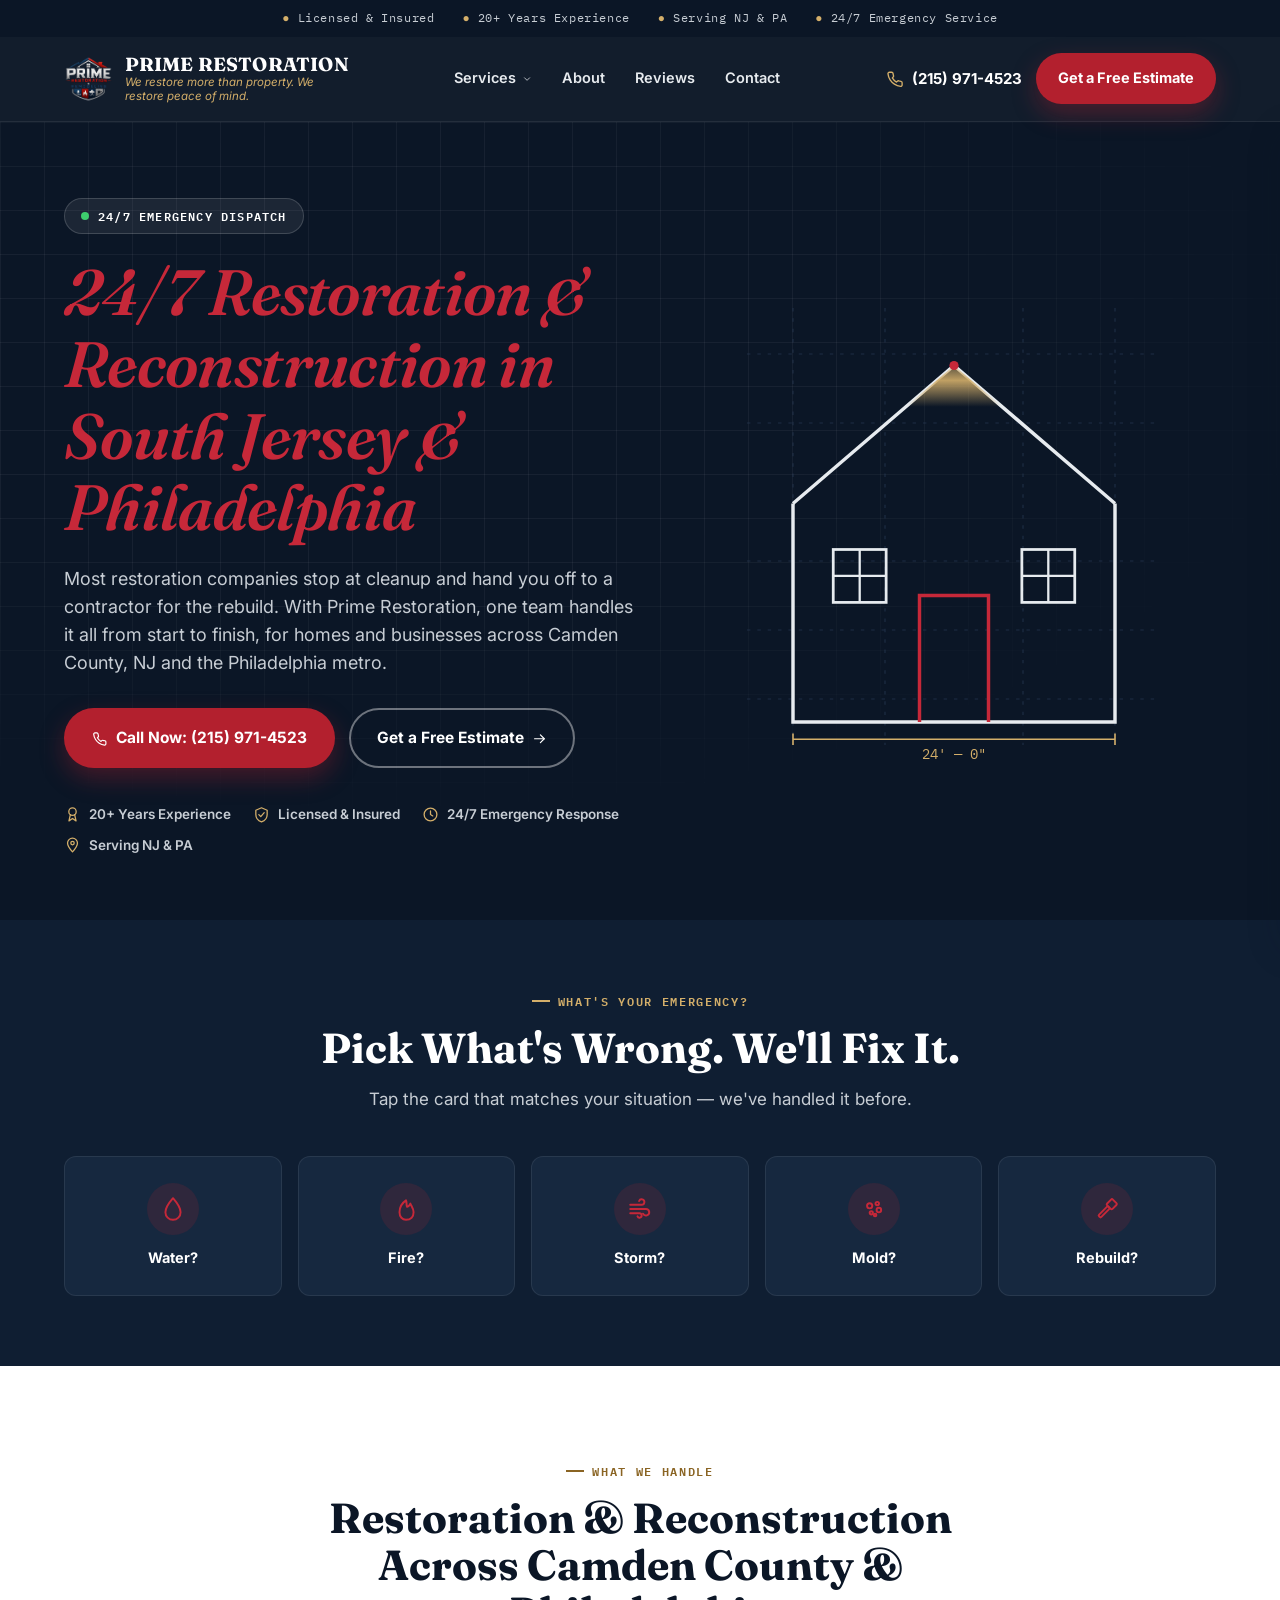
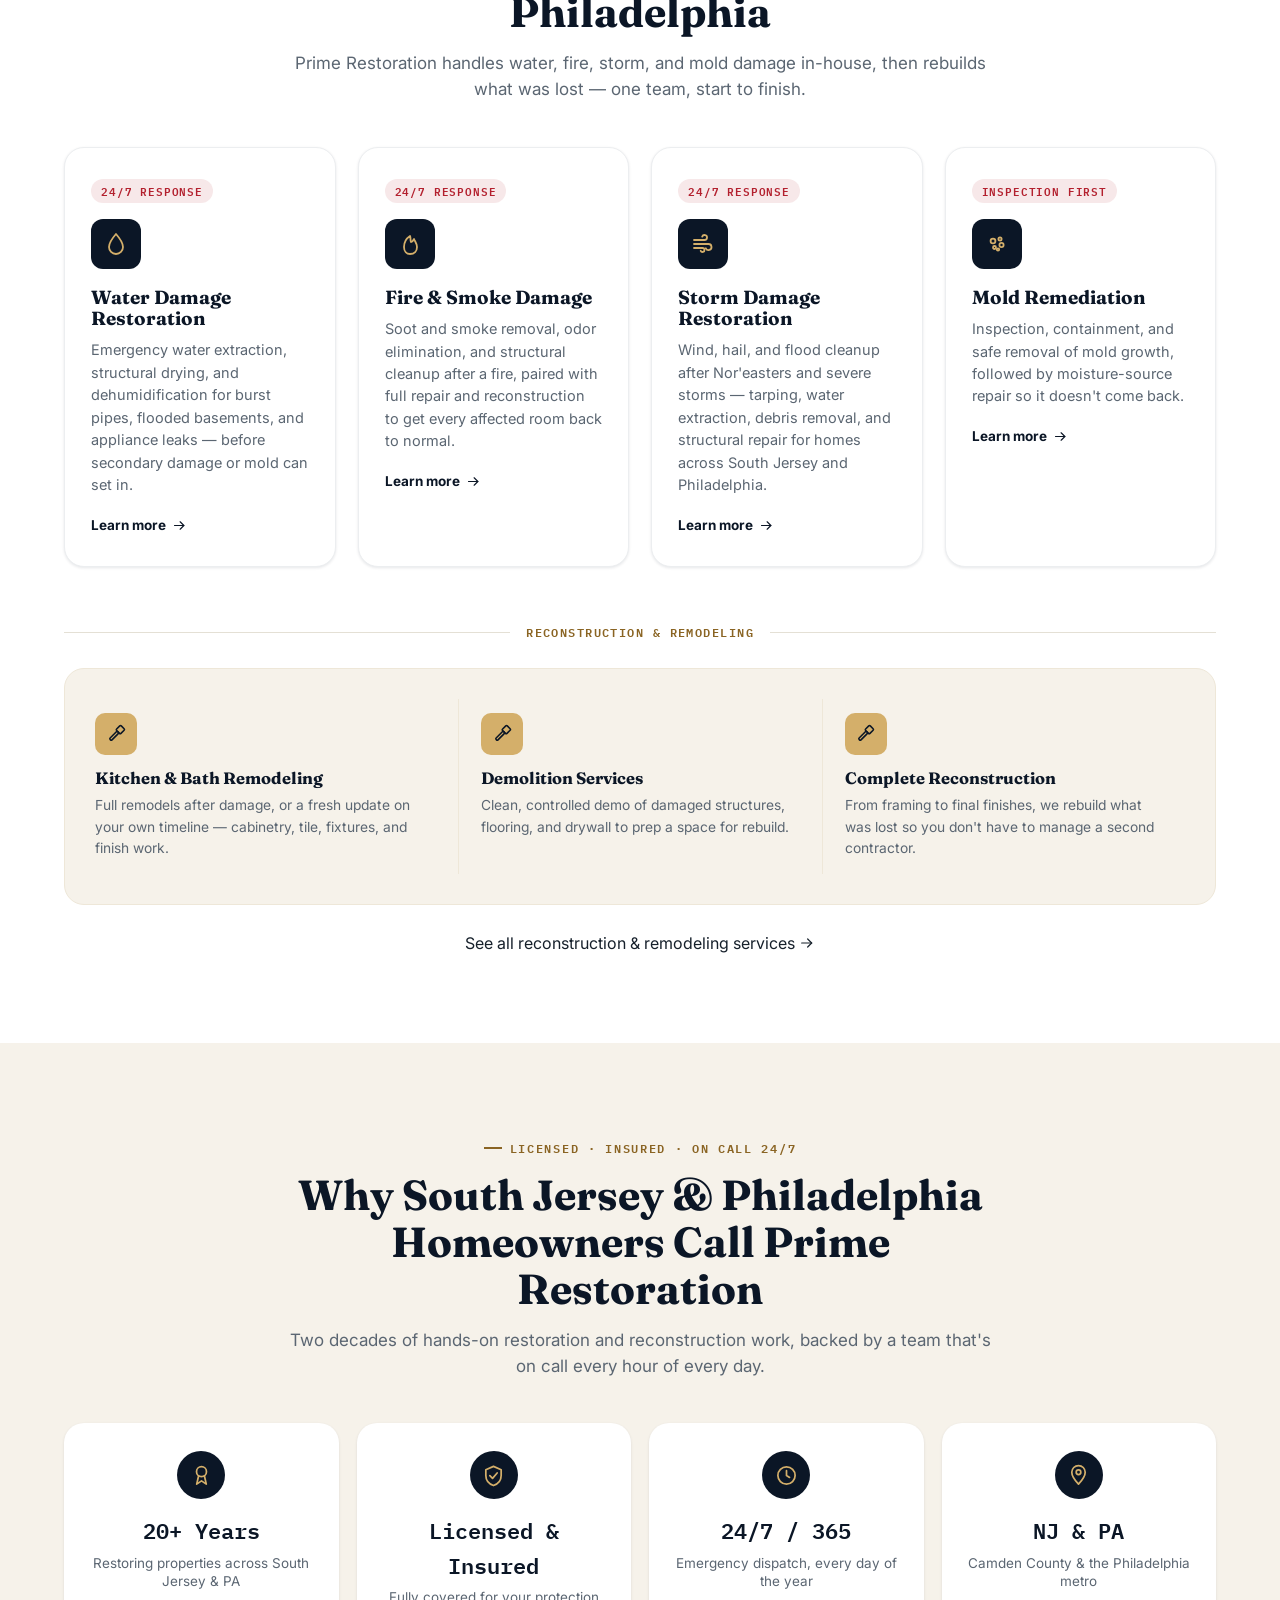
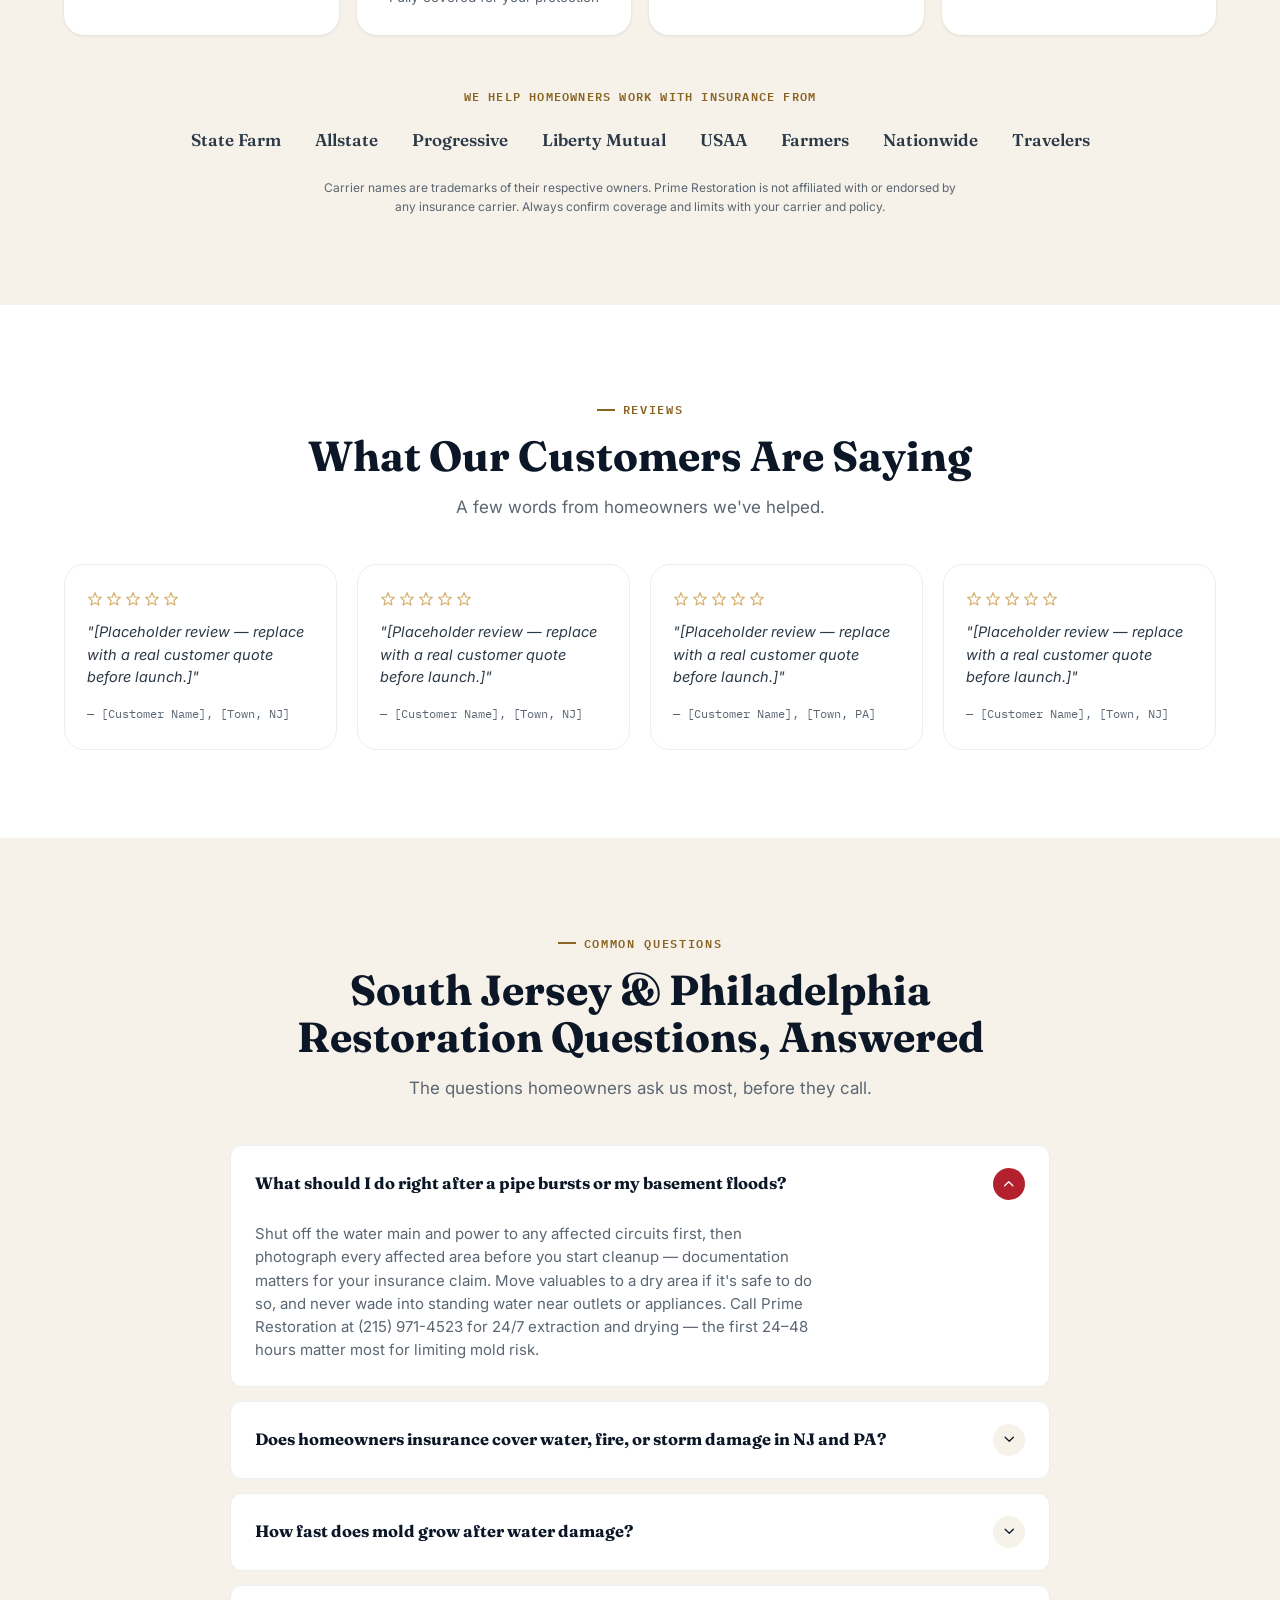
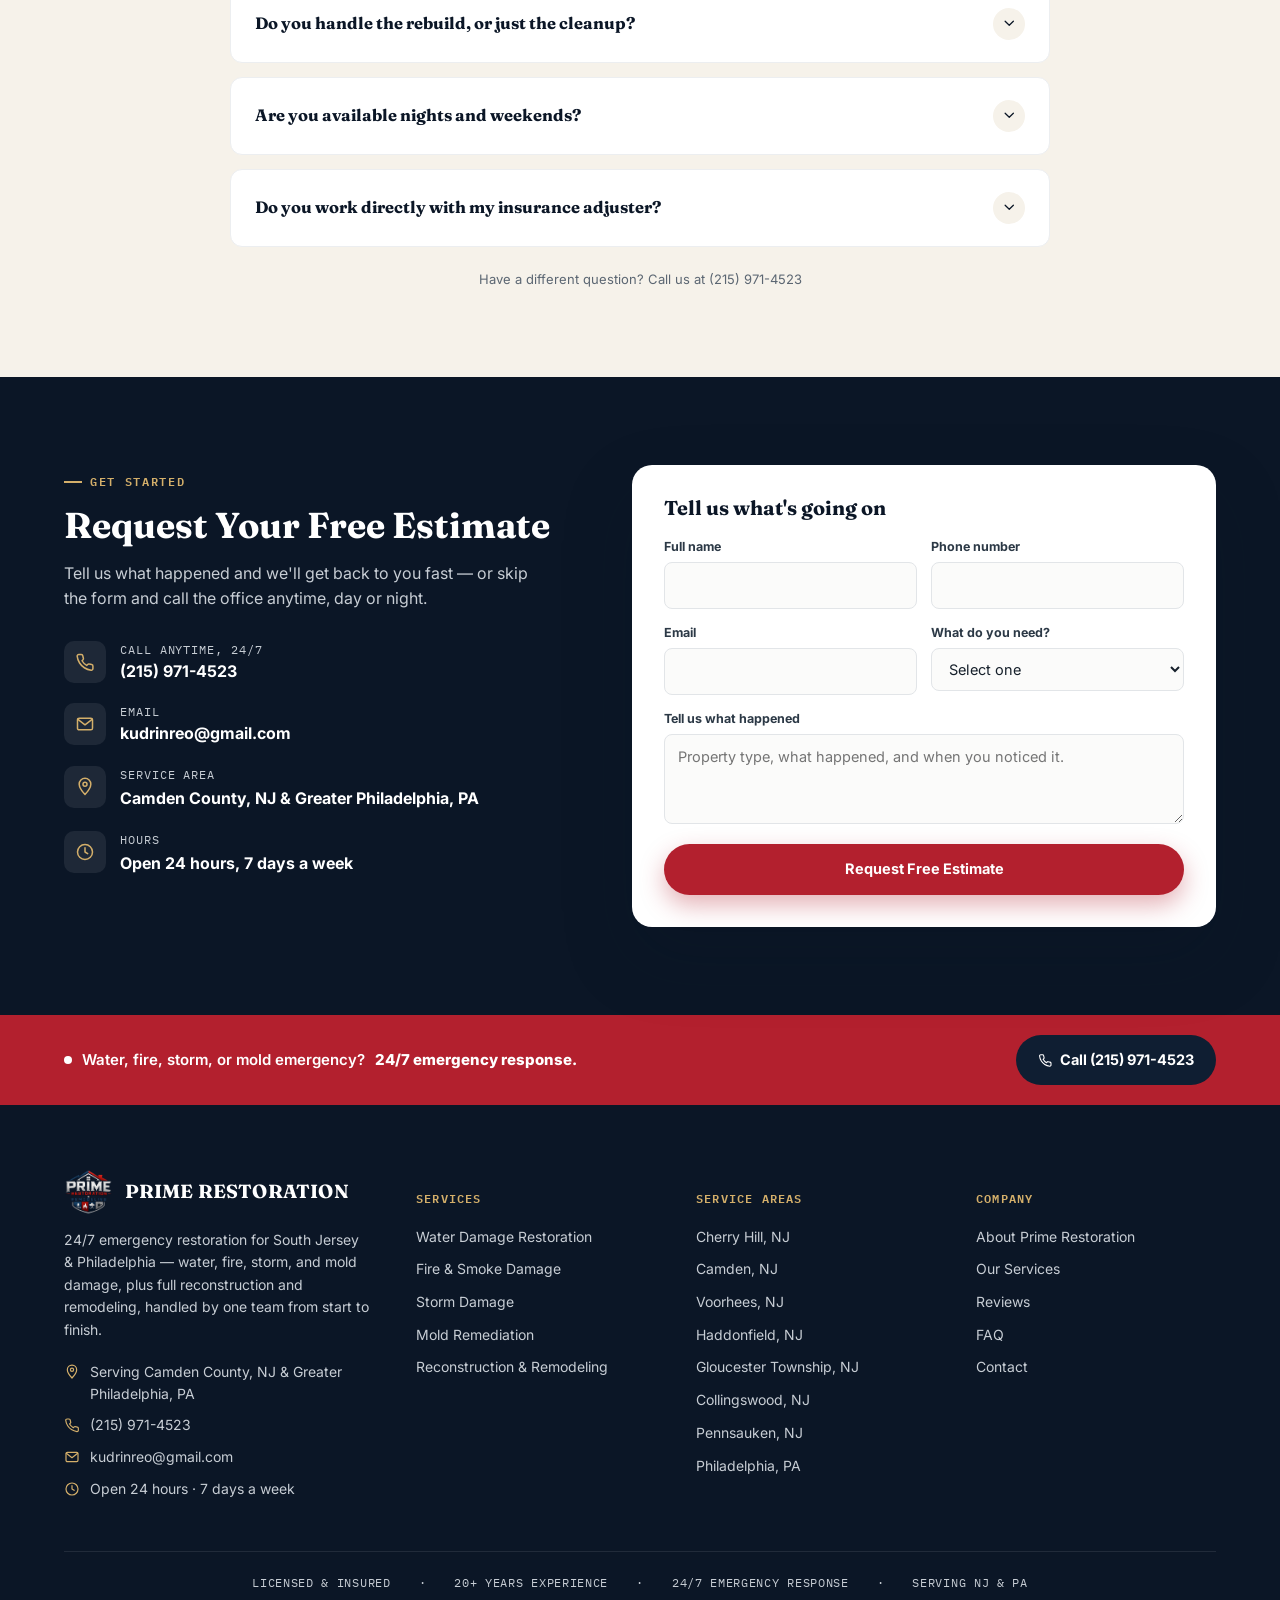
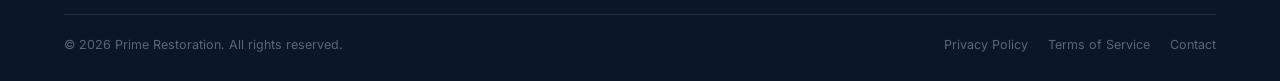
==== index.html @ df1a315d "first commit" ====
<!DOCTYPE html>
<html lang="en">
<head>
<meta charset="UTF-8">
<meta name="viewport" content="width=device-width, initial-scale=1.0">
<title>Prime Restoration | 24/7 Water, Fire, Storm &amp; Mold Damage Restoration in South Jersey &amp; Philadelphia</title>
<meta name="description" content="Prime Restoration provides 24/7 emergency water, fire, storm, and mold damage restoration plus full reconstruction and remodeling across Camden County, NJ and the greater Philadelphia, PA area. Licensed &amp; insured, 20+ years of experience. Call (215) 971-4523.">
<meta name="robots" content="index, follow">
<link rel="canonical" href="https://primerestorationsusa.com/">
<link rel="stylesheet" href="css/style.css">

<!-- Open Graph -->
<meta property="og:type" content="website">
<meta property="og:site_name" content="Prime Restoration">
<meta property="og:title" content="Prime Restoration | 24/7 Water, Fire, Storm &amp; Mold Damage Restoration">
<meta property="og:description" content="24/7 emergency restoration and full reconstruction for water, fire, storm, and mold damage across South Jersey &amp; Philadelphia. Licensed, insured, 20+ years of experience.">
<meta property="og:url" content="https://primerestorationsusa.com/">
<meta property="og:image" content="https://primerestorationsusa.com/prime-restoration-logo.png">
<meta name="twitter:card" content="summary_large_image">
<meta name="twitter:title" content="Prime Restoration | 24/7 Restoration & Reconstruction">
<meta name="twitter:description" content="24/7 emergency water, fire, storm &amp; mold restoration plus reconstruction across South Jersey &amp; Philadelphia.">
<meta name="twitter:image" content="https://primerestorationsusa.com/prime-restoration-logo.png">

<link rel="icon" type="image/png" href="prime-restoration-logo.png">

<!-- Fonts -->
<link rel="preconnect" href="https://fonts.googleapis.com">
<link rel="preconnect" href="https://fonts.gstatic.com" crossorigin>
<link href="https://fonts.googleapis.com/css2?family=Fraunces:ital,wght@0,600;0,700;0,900;1,600;1,700&family=Inter:wght@400;500;600;700;800&family=IBM+Plex+Mono:wght@500;600&display=swap" rel="stylesheet">

<!-- ============================================================
     LocalBusiness structured data.
     NOTE FOR DEV: no street address or aggregate review rating is
     included below because none was supplied for this client. Add
     a "address" (PostalAddress) block and an "aggregateRating"
     block once real data is available -- don't invent either, both
     are checked by Google and by users.
     ============================================================ -->
<script type="application/ld+json">
{
  "@context": "https://schema.org",
  "@type": "GeneralContractor",
  "@id": "https://primerestorationsusa.com/#business",
  "name": "Prime Restoration",
  "alternateName": "Prime Restoration & Remodeling",
  "slogan": "We Restore More Than Property. We Restore Peace of Mind.",
  "description": "24/7 emergency water, fire, storm, and mold damage restoration plus full reconstruction and remodeling, serving Camden County, New Jersey and the greater Philadelphia, Pennsylvania area.",
  "url": "https://primerestorationsusa.com/",
  "telephone": "+1-215-971-4523",
  "email": "kudrinreo@gmail.com",
  "image": "https://primerestorationsusa.com/prime-restoration-logo.png",
  "priceRange": "$$",
  "areaServed": [
    {"@type": "City", "name": "Cherry Hill, NJ"},
    {"@type": "City", "name": "Camden, NJ"},
    {"@type": "City", "name": "Voorhees, NJ"},
    {"@type": "City", "name": "Haddonfield, NJ"},
    {"@type": "City", "name": "Haddon Township, NJ"},
    {"@type": "City", "name": "Gloucester Township, NJ"},
    {"@type": "City", "name": "Collingswood, NJ"},
    {"@type": "City", "name": "Pennsauken, NJ"},
    {"@type": "City", "name": "Merchantville, NJ"},
    {"@type": "City", "name": "Bellmawr, NJ"},
    {"@type": "City", "name": "Winslow Township, NJ"},
    {"@type": "City", "name": "Berlin, NJ"},
    {"@type": "City", "name": "Lindenwold, NJ"},
    {"@type": "AdministrativeArea", "name": "Camden County, NJ"},
    {"@type": "City", "name": "Philadelphia, PA"}
  ],
  "openingHoursSpecification": {
    "@type": "OpeningHoursSpecification",
    "dayOfWeek": ["Monday","Tuesday","Wednesday","Thursday","Friday","Saturday","Sunday"],
    "opens": "00:00",
    "closes": "23:59"
  },
  "makesOffer": [
    {"@type": "Offer", "itemOffered": {"@type": "Service", "name": "Water Damage Restoration"}},
    {"@type": "Offer", "itemOffered": {"@type": "Service", "name": "Fire and Smoke Damage Restoration"}},
    {"@type": "Offer", "itemOffered": {"@type": "Service", "name": "Storm Damage Restoration"}},
    {"@type": "Offer", "itemOffered": {"@type": "Service", "name": "Mold Remediation"}},
    {"@type": "Offer", "itemOffered": {"@type": "Service", "name": "Kitchen and Bath Remodeling"}},
    {"@type": "Offer", "itemOffered": {"@type": "Service", "name": "Demolition Services"}},
    {"@type": "Offer", "itemOffered": {"@type": "Service", "name": "Complete Reconstruction"}}
  ],
  "sameAs": []
}
</script>

<link rel="stylesheet" href="styles.css">
</head>
<body>
<a class="skip-link" href="#main">Skip to main content</a>

<!-- ============================================================
     Icon sprite. Every icon on the page references one of these
     <symbol> defs via <use> so markup stays lean. All hand-drawn,
     stroke-based, 24x24 viewBox.
     ============================================================ -->
<svg class="visually-hidden" aria-hidden="true">
  <symbol id="i-drop" viewBox="0 0 24 24"><path d="M12 2c0 0-7 8-7 13a7 7 0 0 0 14 0c0-5-7-13-7-13z"/></symbol>
  <symbol id="i-flame" viewBox="0 0 24 24"><path d="M12 22c4.4 0 7-2.8 7-7 0-3.5-2-5.5-3-8-1 2-1.5 3-3 3-1-2 0-4-1-6-3 2-6 6-6 11 0 4.2 2.6 7 6 7z"/></symbol>
  <symbol id="i-wind" viewBox="0 0 24 24"><path d="M3 8h10.5a2.5 2.5 0 1 0-2.3-3.4"/><path d="M3 12h14.5a3 3 0 1 1-2.7 4.3"/><path d="M3 16h8.5a2 2 0 1 1-1.8 2.8"/></symbol>
  <symbol id="i-mold" viewBox="0 0 24 24"><circle cx="8" cy="9" r="2.4"/><circle cx="15" cy="7" r="1.6"/><circle cx="16.5" cy="13" r="2.1"/><circle cx="9.5" cy="15.5" r="1.5"/><circle cx="13" cy="17.5" r="1.2"/></symbol>
  <symbol id="i-hammer" viewBox="0 0 24 24"><g transform="rotate(45 12 12)"><rect x="8.5" y="2" width="7" height="7.5" rx="1.2"/><rect x="10.5" y="9.5" width="3" height="12.5" rx="1.2"/></g></symbol>
  <symbol id="i-shield" viewBox="0 0 24 24"><path d="M12 2.5 20 6v6c0 5.2-3.6 8.9-8 10.5-4.4-1.6-8-5.3-8-10.5V6l8-3.5z"/><path d="M8.2 12.2 11 15l4.8-5.6"/></symbol>
  <symbol id="i-clock" viewBox="0 0 24 24"><circle cx="12" cy="12" r="9"/><path d="M12 7v5l3.2 2"/></symbol>
  <symbol id="i-badge" viewBox="0 0 24 24"><circle cx="12" cy="8" r="5.2"/><path d="M9 12.3 7 21l5-3.4 5 3.4-2-8.7"/></symbol>
  <symbol id="i-pin" viewBox="0 0 24 24"><path d="M12 21s7-7.4 7-12.4A7 7 0 0 0 5 8.6C5 13.6 12 21 12 21z"/><circle cx="12" cy="8.6" r="2.4"/></symbol>
  <symbol id="i-phone" viewBox="0 0 24 24"><path d="M21.5 16.9v3a1.9 1.9 0 0 1-2.1 1.9 18.8 18.8 0 0 1-8.2-2.9 18.5 18.5 0 0 1-5.7-5.7A18.8 18.8 0 0 1 2.6 4.9 1.9 1.9 0 0 1 4.5 3h3a1.9 1.9 0 0 1 1.9 1.6c.1.9.3 1.9.6 2.7a1.9 1.9 0 0 1-.4 2L8.4 10.5a15 15 0 0 0 5.6 5.6l1.2-1.2a1.9 1.9 0 0 1 2-.4c.9.3 1.8.5 2.7.6a1.9 1.9 0 0 1 1.6 2z"/></symbol>
  <symbol id="i-mail" viewBox="0 0 24 24"><rect x="3" y="5" width="18" height="14" rx="2"/><path d="M3.5 6.5 12 13l8.5-6.5"/></symbol>
  <symbol id="i-chevron" viewBox="0 0 24 24"><polyline points="6 9 12 15 18 9"/></symbol>
  <symbol id="i-menu" viewBox="0 0 24 24"><line x1="4" y1="7" x2="20" y2="7"/><line x1="4" y1="12" x2="20" y2="12"/><line x1="4" y1="17" x2="20" y2="17"/></symbol>
  <symbol id="i-close" viewBox="0 0 24 24"><line x1="6" y1="6" x2="18" y2="18"/><line x1="18" y1="6" x2="6" y2="18"/></symbol>
  <symbol id="i-arrow" viewBox="0 0 24 24"><line x1="4" y1="12" x2="19" y2="12"/><polyline points="13 6 19 12 13 18"/></symbol>
  <symbol id="i-star" viewBox="0 0 24 24"><path d="M12 2.5 14.6 9l6.9.6-5.2 4.6 1.6 6.8L12 17.6 6.1 21l1.6-6.8L2.5 9.6 9.4 9z"/></symbol>
  <symbol id="i-check" viewBox="0 0 24 24"><polyline points="20 6 9 17 4 12"/></symbol>
  <symbol id="i-house-check" viewBox="0 0 24 24"><path d="M4 11 12 4l8 7"/><path d="M6 10v9a1 1 0 0 0 1 1h3v-6h4v6h3a1 1 0 0 0 1-1v-9"/><path d="M9.5 14.5 11 16l3.5-3.5"/></symbol>
</svg>

<div class="utility-bar">
  <div class="container">
    <span><span class="dot">●</span> Licensed &amp; Insured</span>
    <span><span class="dot">●</span> 20+ Years Experience</span>
    <span><span class="dot">●</span> Serving NJ &amp; PA</span>
    <span><span class="dot">●</span> 24/7 Emergency Service</span>
  </div>
</div>

<header class="site-header" id="site-header">
  <div class="container header-inner">
    <a href="index.html" class="brand" aria-label="Prime Restoration home">
      <img src="images/prime-restoration-logo.png" alt="Prime Restoration logo" width="46" height="46">
      <span class="brand-text">
        <span class="brand-name">PRIME RESTORATION</span>
        <span class="brand-tag">We restore more than property. We restore peace of mind.</span>
      </span>
    </a>

    <nav class="main-nav" aria-label="Primary">
      <ul>
        <li class="nav-item has-dropdown" id="services-dd">
          <button class="nav-link" id="services-dd-btn" aria-expanded="false" aria-controls="services-dd-panel">
            Services <svg class="icon"><use href="#i-chevron"/></svg>
          </button>
          <div class="dropdown-panel" id="services-dd-panel" role="menu">
            <a href="water-damage-restoration.html" role="menuitem"><svg class="icon"><use href="#i-drop"/></svg><span>Water Damage<span class="dd-sub">Extraction &amp; structural drying</span></span></a>
            <a href="fire-smoke-damage-restoration.html" role="menuitem"><svg class="icon"><use href="#i-flame"/></svg><span>Fire &amp; Smoke Damage<span class="dd-sub">Soot, odor &amp; structural repair</span></span></a>
            <a href="storm-damage-restoration.html" role="menuitem"><svg class="icon"><use href="#i-wind"/></svg><span>Storm Damage<span class="dd-sub">Wind, hail &amp; flood cleanup</span></span></a>
            <a href="mold-remediation.html" role="menuitem"><svg class="icon"><use href="#i-mold"/></svg><span>Mold Remediation<span class="dd-sub">Inspection, removal &amp; prevention</span></span></a>
            <a href="reconstruction-remodeling.html" role="menuitem"><svg class="icon"><use href="#i-hammer"/></svg><span>Reconstruction &amp; Remodeling<span class="dd-sub">Demo, rebuild, kitchen &amp; bath</span></span></a>
          </div>
        </li>
        <li><a class="nav-link" href="about.html">About</a></li>
        <li><a class="nav-link" href="#reviews">Reviews</a></li>
        <li><a class="nav-link" href="#contact">Contact</a></li>
      </ul>
    </nav>

    <div class="header-actions">
      <a class="header-phone" href="tel:+12159714523">
        <svg class="icon"><use href="#i-phone"/></svg> (215) 971-4523
      </a>
      <a class="btn btn-red" href="#contact">Get a Free Estimate</a>
      <button class="hamburger" id="hamburger-btn" aria-expanded="false" aria-controls="mobile-nav" aria-label="Open menu">
        <svg class="icon"><use href="#i-menu"/></svg>
      </button>
    </div>
  </div>

  <!-- Mobile nav -->
  <nav class="mobile-nav" id="mobile-nav" aria-label="Mobile">
    <div class="m-link">
      <button class="mobile-services-toggle" id="mobile-services-toggle" aria-expanded="false" aria-controls="mobile-submenu">
        <span style="display:flex;align-items:center;justify-content:space-between;width:100%;">Services <svg class="icon"><use href="#i-chevron"/></svg></span>
      </button>
    </div>
    <div class="mobile-submenu" id="mobile-submenu">
      <a href="water-damage-restoration.html">Water Damage</a>
      <a href="fire-smoke-damage-restoration.html">Fire &amp; Smoke Damage</a>
      <a href="storm-damage-restoration.html">Storm Damage</a>
      <a href="mold-remediation.html">Mold Remediation</a>
      <a href="reconstruction-remodeling.html">Reconstruction &amp; Remodeling</a>
    </div>
    <div class="m-link"><a href="about.html">About</a></div>
    <div class="m-link"><a href="#reviews" class="js-mnav-close">Reviews</a></div>
    <div class="m-link"><a href="#contact" class="js-mnav-close">Contact</a></div>

    <div class="m-cta">
      <a class="btn btn-red btn-block" href="#contact">Get a Free Estimate</a>
      <a class="btn btn-outline-light btn-block" href="tel:+12159714523">Call Now</a>
    </div>
    <div class="m-phone">
      <svg class="icon"><use href="#i-phone"/></svg> (215) 971-4523
    </div>
  </nav>
</header>

<main id="main">

  <!-- ============================================================ HERO -->
  <section class="hero">
    <div class="container hero-inner">
      <div class="hero-copy">
        <span class="hero-badge"><span class="pulse-dot"></span> 24/7 Emergency Dispatch</span>
        <h1><em>24/7 Restoration & Reconstruction in South Jersey & Philadelphia</em></h1>
        <p class="hero-sub">Most restoration companies stop at cleanup and hand you off to a contractor for the rebuild. With Prime Restoration, one team handles it all from start to finish, for homes and businesses across Camden County, NJ and the Philadelphia metro.</p>
        <div class="hero-cta">
          <a class="btn btn-red" href="tel:+12159714523"><svg class="icon"><use href="#i-phone"/></svg> Call Now: (215) 971-4523</a>
          <a class="btn btn-outline-light" href="#contact">Get a Free Estimate <svg class="icon"><use href="#i-arrow"/></svg></a>
        </div>
        <div class="hero-chips">
          <span class="hero-chip"><svg class="icon"><use href="#i-badge"/></svg> 20+ Years Experience</span>
          <span class="hero-chip"><svg class="icon"><use href="#i-shield"/></svg> Licensed &amp; Insured</span>
          <span class="hero-chip"><svg class="icon"><use href="#i-clock"/></svg> 24/7 Emergency Response</span>
          <span class="hero-chip"><svg class="icon"><use href="#i-pin"/></svg> Serving NJ &amp; PA</span>
        </div>
      </div>

      <div class="hero-art" aria-hidden="true">
        <svg viewBox="0 0 400 420" xmlns="http://www.w3.org/2000/svg">
          <defs>
            <clipPath id="houseClip"><path d="M60 190 200 70 340 190 340 380 60 380Z"/></clipPath>
            <linearGradient id="scanGrad" x1="0" y1="0" x2="0" y2="1">
              <stop offset="0" stop-color="#d4af6a" stop-opacity="0"/>
              <stop offset="0.5" stop-color="#d4af6a" stop-opacity=".9"/>
              <stop offset="1" stop-color="#d4af6a" stop-opacity="0"/>
            </linearGradient>
          </defs>
          <!-- blueprint dashed grid -->
          <g stroke="#2a3d59" stroke-width="1" opacity=".6">
            <path d="M20 60h360M20 120h360M20 240h360M20 300h360M20 360h360" stroke-dasharray="3 6"/>
            <path d="M60 20v380M140 20v380M260 20v380M340 20v380" stroke-dasharray="3 6"/>
          </g>
          <!-- house outline -->
          <path d="M60 190 200 70 340 190" fill="none" stroke="#e7ebef" stroke-width="3" stroke-linejoin="round"/>
          <path d="M60 190V380H340V190" fill="none" stroke="#e7ebef" stroke-width="3"/>
          <path d="M170 380V270H230V380" fill="none" stroke="#c62839" stroke-width="3"/>
          <rect x="95" y="230" width="46" height="46" fill="none" stroke="#e7ebef" stroke-width="2.4"/>
          <rect x="259" y="230" width="46" height="46" fill="none" stroke="#e7ebef" stroke-width="2.4"/>
          <line x1="118" y1="230" x2="118" y2="276" stroke="#e7ebef" stroke-width="2"/>
          <line x1="95" y1="253" x2="141" y2="253" stroke="#e7ebef" stroke-width="2"/>
          <line x1="282" y1="230" x2="282" y2="276" stroke="#e7ebef" stroke-width="2"/>
          <line x1="259" y1="253" x2="305" y2="253" stroke="#e7ebef" stroke-width="2"/>
          <!-- dimension ticks -->
          <g stroke="#d4af6a" stroke-width="1.4">
            <line x1="60" y1="395" x2="340" y2="395"/>
            <line x1="60" y1="390" x2="60" y2="400"/>
            <line x1="340" y1="390" x2="340" y2="400"/>
          </g>
          <text x="200" y="412" text-anchor="middle" fill="#d4af6a" font-family="IBM Plex Mono, monospace" font-size="12">24' — 0"</text>
          <!-- scanning beam clipped to house silhouette -->
          <g clip-path="url(#houseClip)">
            <rect class="scan-line" x="40" y="60" width="320" height="46" fill="url(#scanGrad)"/>
          </g>
          <circle cx="200" cy="70" r="4" fill="#c62839"/>
        </svg>
      </div>
    </div>
  </section>

  <!-- ============================================================ EMERGENCY PICKER -->
  <section class="picker" id="picker">
    <div class="container">
      <div class="section-head">
        <span class="eyebrow on-dark">What's Your Emergency?</span>
        <h2>Pick What's Wrong. We'll Fix It.</h2>
        <p>Tap the card that matches your situation — we've handled it before.</p>
      </div>

      <div class="picker-grid">
        <a class="picker-tile" href="#svc-water" data-target="svc-water">
          <span class="icon-wrap"><svg class="icon"><use href="#i-drop"/></svg></span>
          <span>Water?</span>
        </a>
        <a class="picker-tile" href="#svc-fire" data-target="svc-fire">
          <span class="icon-wrap"><svg class="icon"><use href="#i-flame"/></svg></span>
          <span>Fire?</span>
        </a>
        <a class="picker-tile" href="#svc-storm" data-target="svc-storm">
          <span class="icon-wrap"><svg class="icon"><use href="#i-wind"/></svg></span>
          <span>Storm?</span>
        </a>
        <a class="picker-tile" href="#svc-mold" data-target="svc-mold">
          <span class="icon-wrap"><svg class="icon"><use href="#i-mold"/></svg></span>
          <span>Mold?</span>
        </a>
        <a class="picker-tile" href="#svc-rebuild" data-target="svc-rebuild">
          <span class="icon-wrap"><svg class="icon"><use href="#i-hammer"/></svg></span>
          <span>Rebuild?</span>
        </a>
      </div>
    </div>
  </section>

  <!-- ============================================================ SERVICES -->
  <section class="section" id="services">
    <div class="container">
      <div class="section-head">
        <span class="eyebrow">What We Handle</span>
        <h2>Restoration &amp; Reconstruction Across Camden County &amp; Philadelphia</h2>
        <p>Prime Restoration handles water, fire, storm, and mold damage in-house, then rebuilds what was lost — one team, start to finish.</p>
      </div>

      <div class="services-grid">
        <article class="svc-card" id="svc-water" tabindex="-1">
          <span class="svc-badge">24/7 RESPONSE</span>
          <span class="icon-wrap"><svg class="icon"><use href="#i-drop"/></svg></span>
          <h3>Water Damage Restoration</h3>
          <p>Emergency water extraction, structural drying, and dehumidification for burst pipes, flooded basements, and appliance leaks — before secondary damage or mold can set in.</p>
          <a class="learn" href="water-damage-restoration.html">Learn more <svg class="icon"><use href="#i-arrow"/></svg></a>
        </article>

        <article class="svc-card" id="svc-fire" tabindex="-1">
          <span class="svc-badge">24/7 RESPONSE</span>
          <span class="icon-wrap"><svg class="icon"><use href="#i-flame"/></svg></span>
          <h3>Fire &amp; Smoke Damage</h3>
          <p>Soot and smoke removal, odor elimination, and structural cleanup after a fire, paired with full repair and reconstruction to get every affected room back to normal.</p>
          <a class="learn" href="fire-smoke-damage-restoration.html">Learn more <svg class="icon"><use href="#i-arrow"/></svg></a>
        </article>

        <article class="svc-card" id="svc-storm" tabindex="-1">
          <span class="svc-badge">24/7 RESPONSE</span>
          <span class="icon-wrap"><svg class="icon"><use href="#i-wind"/></svg></span>
          <h3>Storm Damage Restoration</h3>
          <p>Wind, hail, and flood cleanup after Nor'easters and severe storms — tarping, water extraction, debris removal, and structural repair for homes across South Jersey and Philadelphia.</p>
          <a class="learn" href="storm-damage-restoration.html">Learn more <svg class="icon"><use href="#i-arrow"/></svg></a>
        </article>

        <article class="svc-card" id="svc-mold" tabindex="-1">
          <span class="svc-badge">INSPECTION FIRST</span>
          <span class="icon-wrap"><svg class="icon"><use href="#i-mold"/></svg></span>
          <h3>Mold Remediation</h3>
          <p>Inspection, containment, and safe removal of mold growth, followed by moisture-source repair so it doesn't come back.</p>
          <a class="learn" href="mold-remediation.html">Learn more <svg class="icon"><use href="#i-arrow"/></svg></a>
        </article>
      </div>

      <div class="svc-divider"><span class="line"></span><span>Reconstruction &amp; Remodeling</span><span class="line"></span></div>

      <div class="rebuild-group" id="svc-rebuild" tabindex="-1">
        <div class="rebuild-item">
          <span class="icon-wrap"><svg class="icon"><use href="#i-hammer"/></svg></span>
          <h4>Kitchen &amp; Bath Remodeling</h4>
          <p>Full remodels after damage, or a fresh update on your own timeline — cabinetry, tile, fixtures, and finish work.</p>
        </div>
        <div class="rebuild-item">
          <span class="icon-wrap"><svg class="icon"><use href="#i-hammer"/></svg></span>
          <h4>Demolition Services</h4>
          <p>Clean, controlled demo of damaged structures, flooring, and drywall to prep a space for rebuild.</p>
        </div>
        <div class="rebuild-item">
          <span class="icon-wrap"><svg class="icon"><use href="#i-hammer"/></svg></span>
          <h4>Complete Reconstruction</h4>
          <p>From framing to final finishes, we rebuild what was lost so you don't have to manage a second contractor.</p>
        </div>
      </div>
      <div style="text-align:center; margin-top:26px;">
        <a class="learn" style="justify-content:center;" href="reconstruction-remodeling.html">See all reconstruction &amp; remodeling services <svg class="icon"><use href="#i-arrow"/></svg></a>
      </div>
    </div>
  </section>

  <!-- ============================================================ CREDENTIALS -->
  <section class="section credentials">
    <div class="container">
      <div class="section-head">
        <span class="eyebrow">Licensed · Insured · On Call 24/7</span>
        <h2>Why South Jersey &amp; Philadelphia Homeowners Call Prime Restoration</h2>
        <p>Two decades of hands-on restoration and reconstruction work, backed by a team that's on call every hour of every day.</p>
      </div>

      <div class="stat-grid">
        <div class="stat-card">
          <span class="icon-wrap"><svg class="icon"><use href="#i-badge"/></svg></span>
          <div class="num">20+ Years</div>
          <div class="lbl">Restoring properties across South Jersey &amp; PA</div>
        </div>
        <div class="stat-card">
          <span class="icon-wrap"><svg class="icon"><use href="#i-shield"/></svg></span>
          <div class="num">Licensed &amp; Insured</div>
          <div class="lbl">Fully covered for your protection</div>
        </div>
        <div class="stat-card">
          <span class="icon-wrap"><svg class="icon"><use href="#i-clock"/></svg></span>
          <div class="num">24/7 / 365</div>
          <div class="lbl">Emergency dispatch, every day of the year</div>
        </div>
        <div class="stat-card">
          <span class="icon-wrap"><svg class="icon"><use href="#i-pin"/></svg></span>
          <div class="num">NJ &amp; PA</div>
          <div class="lbl">Camden County &amp; the Philadelphia metro</div>
        </div>
      </div>

      <div class="carriers">
        <div class="cap">We Help Homeowners Work With Insurance From</div>
        <div class="carrier-list">
          <span>State Farm</span><span>Allstate</span><span>Progressive</span><span>Liberty Mutual</span>
          <span>USAA</span><span>Farmers</span><span>Nationwide</span><span>Travelers</span>
        </div>
        <p class="disclaimer">Carrier names are trademarks of their respective owners. Prime Restoration is not affiliated with or endorsed by any insurance carrier. Always confirm coverage and limits with your carrier and policy.</p>
      </div>
    </div>
  </section>

  <!-- ============================================================ REVIEWS
       PLACEHOLDER CONTENT: none of the quotes, names, or ratings below
       are real. Replace every card with an actual review pulled from
       the client's Google Business Profile (or Facebook/Yelp) before
       this site goes live — do not launch with placeholder testimonials
       still in place.
       ============================================================ -->
  <section class="section" id="reviews">
    <div class="container">
      <div class="section-head">
        <span class="eyebrow">Reviews</span>
        <h2>What Our Customers Are Saying</h2>
        <p>A few words from homeowners we've helped.</p>
      </div>

      <div class="reviews-grid">
        <div class="review-card">
          <div class="review-stars">
            <svg class="icon"><use href="#i-star"/></svg><svg class="icon"><use href="#i-star"/></svg><svg class="icon"><use href="#i-star"/></svg><svg class="icon"><use href="#i-star"/></svg><svg class="icon"><use href="#i-star"/></svg>
          </div>
          <p>"[Placeholder review — replace with a real customer quote before launch.]"</p>
          <div class="who">— [Customer Name], [Town, NJ]</div>
        </div>
        <div class="review-card">
          <div class="review-stars">
            <svg class="icon"><use href="#i-star"/></svg><svg class="icon"><use href="#i-star"/></svg><svg class="icon"><use href="#i-star"/></svg><svg class="icon"><use href="#i-star"/></svg><svg class="icon"><use href="#i-star"/></svg>
          </div>
          <p>"[Placeholder review — replace with a real customer quote before launch.]"</p>
          <div class="who">— [Customer Name], [Town, NJ]</div>
        </div>
        <div class="review-card">
          <div class="review-stars">
            <svg class="icon"><use href="#i-star"/></svg><svg class="icon"><use href="#i-star"/></svg><svg class="icon"><use href="#i-star"/></svg><svg class="icon"><use href="#i-star"/></svg><svg class="icon"><use href="#i-star"/></svg>
          </div>
          <p>"[Placeholder review — replace with a real customer quote before launch.]"</p>
          <div class="who">— [Customer Name], [Town, PA]</div>
        </div>
        <div class="review-card">
          <div class="review-stars">
            <svg class="icon"><use href="#i-star"/></svg><svg class="icon"><use href="#i-star"/></svg><svg class="icon"><use href="#i-star"/></svg><svg class="icon"><use href="#i-star"/></svg><svg class="icon"><use href="#i-star"/></svg>
          </div>
          <p>"[Placeholder review — replace with a real customer quote before launch.]"</p>
          <div class="who">— [Customer Name], [Town, NJ]</div>
        </div>
      </div>
    </div>
  </section>

  <!-- ============================================================ FAQ -->
  <section class="section" style="background:var(--ivory-100);" id="faq">
    <div class="container">
      <div class="section-head">
        <span class="eyebrow">Common Questions</span>
        <h2>South Jersey &amp; Philadelphia Restoration Questions, Answered</h2>
        <p>The questions homeowners ask us most, before they call.</p>
      </div>

      <div class="faq-wrap">
        <div class="faq-item" data-open="true">
          <button class="faq-q" aria-expanded="true">
            What should I do right after a pipe bursts or my basement floods?
            <span class="icon-circ"><svg class="icon"><use href="#i-chevron"/></svg></span>
          </button>
          <div class="faq-a"><div class="faq-a-inner">Shut off the water main and power to any affected circuits first, then photograph every affected area before you start cleanup — documentation matters for your insurance claim. Move valuables to a dry area if it's safe to do so, and never wade into standing water near outlets or appliances. Call Prime Restoration at (215) 971-4523 for 24/7 extraction and drying — the first 24–48 hours matter most for limiting mold risk.</div></div>
        </div>

        <div class="faq-item">
          <button class="faq-q" aria-expanded="false">
            Does homeowners insurance cover water, fire, or storm damage in NJ and PA?
            <span class="icon-circ"><svg class="icon"><use href="#i-chevron"/></svg></span>
          </button>
          <div class="faq-a"><div class="faq-a-inner">Most standard homeowners policies in New Jersey and Pennsylvania cover sudden, accidental damage — a burst pipe, storm wind, or fire — but they typically exclude gradual leaks and rising floodwater, which usually requires separate flood coverage. Every policy is different, so check your declarations page or call your agent to confirm. We can help document the damage in a way that supports your claim, but we always recommend confirming coverage directly with your carrier.</div></div>
        </div>

        <div class="faq-item">
          <button class="faq-q" aria-expanded="false">
            How fast does mold grow after water damage?
            <span class="icon-circ"><svg class="icon"><use href="#i-chevron"/></svg></span>
          </button>
          <div class="faq-a"><div class="faq-a-inner">Mold can begin growing within 24–48 hours in warm, humid conditions — and South Jersey summers speed that up considerably. Even a winter pipe burst can leave hidden moisture behind walls that turns into a mold problem once the heat kicks back on. That's why fast extraction and structural drying matter more than almost anything else in the first two days after a loss.</div></div>
        </div>

        <div class="faq-item">
          <button class="faq-q" aria-expanded="false">
            Do you handle the rebuild, or just the cleanup?
            <span class="icon-circ"><svg class="icon"><use href="#i-chevron"/></svg></span>
          </button>
          <div class="faq-a"><div class="faq-a-inner">Both. Prime Restoration manages the full project from emergency mitigation and structural drying through complete reconstruction and remodeling — including kitchen and bath work and demolition — so you're not left coordinating separate contractors for cleanup and rebuild.</div></div>
        </div>

        <div class="faq-item">
          <button class="faq-q" aria-expanded="false">
            Are you available nights and weekends?
            <span class="icon-circ"><svg class="icon"><use href="#i-chevron"/></svg></span>
          </button>
          <div class="faq-a"><div class="faq-a-inner">Yes — our office is open 24/7, 365 days a year. Damage doesn't wait for business hours, and neither do we; our on-call team responds any time, day or night.</div></div>
        </div>

        <div class="faq-item">
          <button class="faq-q" aria-expanded="false">
            Do you work directly with my insurance adjuster?
            <span class="icon-circ"><svg class="icon"><use href="#i-chevron"/></svg></span>
          </button>
          <div class="faq-a"><div class="faq-a-inner">Yes. We document the damage thoroughly with your adjuster's needs in mind and can communicate directly with your carrier to help keep the claims process moving. We're not affiliated with or endorsed by any insurance company, so we always recommend confirming your specific coverage and limits with your own policy.</div></div>
        </div>
      </div>
      <p class="faq-note">Have a different question? Call us at (215) 971-4523</p>
    </div>
  </section>

  <!-- ============================================================ CONTACT / ESTIMATE -->
  <section class="section contact-section" id="contact">
    <div class="container contact-grid">
      <div class="col">
        <span class="eyebrow on-dark">Get Started</span>
        <h2>Request Your Free Estimate</h2>
        <p class="lead">Tell us what happened and we'll get back to you fast — or skip the form and call the office anytime, day or night.</p>

        <div class="info-list">
          <div class="info-item">
            <span class="icon-wrap"><svg class="icon"><use href="#i-phone"/></svg></span>
            <div><div class="lbl">Call anytime, 24/7</div><a class="val" href="tel:+12159714523">(215) 971-4523</a></div>
          </div>
          <div class="info-item">
            <span class="icon-wrap"><svg class="icon"><use href="#i-mail"/></svg></span>
            <div><div class="lbl">Email</div><a class="val" href="mailto:kudrinreo@gmail.com">kudrinreo@gmail.com</a></div>
          </div>
          <div class="info-item">
            <span class="icon-wrap"><svg class="icon"><use href="#i-pin"/></svg></span>
            <div><div class="lbl">Service area</div><div class="val">Camden County, NJ &amp; Greater Philadelphia, PA</div></div>
          </div>
          <div class="info-item">
            <span class="icon-wrap"><svg class="icon"><use href="#i-clock"/></svg></span>
            <div><div class="lbl">Hours</div><div class="val">Open 24 hours, 7 days a week</div></div>
          </div>
        </div>
      </div>

      <div class="col">
        <!-- ============================================================
             NOTE FOR DEV: this form currently only does client-side
             validation + a success message swap (see script below,
             estimateForm handler). Wire the fetch/submit up to your
             own form handler (Formspree, a serverless function, your
             backend, etc.) before launch.
             ============================================================ -->
        <form class="estimate-form" id="estimate-form" novalidate>
          <h3>Tell us what's going on</h3>
          <div class="form-row">
            <div class="field">
              <label for="f-name">Full name</label>
              <input type="text" id="f-name" name="name" required autocomplete="name">
            </div>
            <div class="field">
              <label for="f-phone">Phone number</label>
              <input type="tel" id="f-phone" name="phone" required autocomplete="tel">
            </div>
            <div class="field">
              <label for="f-email">Email</label>
              <input type="email" id="f-email" name="email" required autocomplete="email">
            </div>
            <div class="field">
              <label for="f-service">What do you need?</label>
              <select id="f-service" name="service" required>
                <option value="" selected disabled>Select one</option>
                <option>Water Damage</option>
                <option>Fire &amp; Smoke Damage</option>
                <option>Storm Damage</option>
                <option>Mold Remediation</option>
                <option>Kitchen &amp; Bath Remodeling</option>
                <option>Demolition Services</option>
                <option>Complete Reconstruction</option>
                <option>Not sure yet</option>
              </select>
            </div>
            <div class="field full">
              <label for="f-message">Tell us what happened</label>
              <textarea id="f-message" name="message" placeholder="Property type, what happened, and when you noticed it."></textarea>
            </div>
          </div>
          <button type="submit" class="btn btn-red btn-block">Request Free Estimate</button>
          <div class="form-success" id="form-success" role="status">
            <svg class="icon"><use href="#i-check"/></svg>
            <span>Thanks — we've got your request and will be in touch shortly. For anything urgent, call (215) 971-4523.</span>
          </div>
        </form>
      </div>
    </div>
  </section>
</main>

<div class="footer-cta">
  <div class="container">
    <span class="fc-text"><span class="pulse-dot"></span> Water, fire, storm, or mold emergency? <strong>24/7 emergency response.</strong></span>
    <a class="btn btn-navy" href="tel:+12159714523"><svg class="icon"><use href="#i-phone"/></svg> Call (215) 971-4523</a>
  </div>
</div>

<footer class="site-footer">
  <div class="container">
    <div class="footer-grid">
      <div class="footer-brand">
        <a href="index.html" class="brand" aria-label="Prime Restoration home">
          <img src="images/prime-restoration-logo.png" alt="Prime Restoration logo" width="40" height="40">
          <span class="brand-name" style="color:#fff;">PRIME RESTORATION</span>
        </a>
        <p>24/7 emergency restoration for South Jersey &amp; Philadelphia — water, fire, storm, and mold damage, plus full reconstruction and remodeling, handled by one team from start to finish.</p>
        <ul class="foot-contact">
          <li><svg class="icon"><use href="#i-pin"/></svg> Serving Camden County, NJ &amp; Greater Philadelphia, PA</li>
          <li><svg class="icon"><use href="#i-phone"/></svg> <a href="tel:+12159714523">(215) 971-4523</a></li>
          <li><svg class="icon"><use href="#i-mail"/></svg> <a href="mailto:kudrinreo@gmail.com">kudrinreo@gmail.com</a></li>
          <li><svg class="icon"><use href="#i-clock"/></svg> Open 24 hours · 7 days a week</li>
        </ul>
      </div>

      <div class="foot-col">
        <h5>Services</h5>
        <ul>
          <li><a href="water-damage-restoration.html">Water Damage Restoration</a></li>
          <li><a href="fire-smoke-damage-restoration.html">Fire &amp; Smoke Damage</a></li>
          <li><a href="storm-damage-restoration.html">Storm Damage</a></li>
          <li><a href="mold-remediation.html">Mold Remediation</a></li>
          <li><a href="reconstruction-remodeling.html">Reconstruction &amp; Remodeling</a></li>
        </ul>
      </div>

      <div class="foot-col">
        <h5>Service Areas</h5>
        <ul>
          <li><a href="#contact">Cherry Hill, NJ</a></li>
          <li><a href="#contact">Camden, NJ</a></li>
          <li><a href="#contact">Voorhees, NJ</a></li>
          <li><a href="#contact">Haddonfield, NJ</a></li>
          <li><a href="#contact">Gloucester Township, NJ</a></li>
          <li><a href="#contact">Collingswood, NJ</a></li>
          <li><a href="#contact">Pennsauken, NJ</a></li>
          <li><a href="#contact">Philadelphia, PA</a></li>
        </ul>
      </div>

      <div class="foot-col">
        <h5>Company</h5>
        <ul>
          <li><a href="about.html">About Prime Restoration</a></li>
          <li><a href="#services">Our Services</a></li>
          <li><a href="#reviews">Reviews</a></li>
          <li><a href="#faq">FAQ</a></li>
          <li><a href="#contact">Contact</a></li>
        </ul>
      </div>
    </div>

    <div class="footer-badges">
      <span>Licensed &amp; Insured</span><span>·</span>
      <span>20+ Years Experience</span><span>·</span>
      <span>24/7 Emergency Response</span><span>·</span>
      <span>Serving NJ &amp; PA</span>
    </div>

    <div class="footer-bottom">
      <span>© <span id="year"></span> Prime Restoration. All rights reserved.</span>
      <span class="legal-links">
        <a href="#">Privacy Policy</a>
        <a href="#">Terms of Service</a>
        <a href="#contact">Contact</a>
      </span>
    </div>
  </div>
</footer>

<script src="main.js" defer></script>
</body>
</html>
---- css/style.css ----
/* ==========================================================================
   PRIME RESTORATION — design tokens
   ========================================================================== */
:root{
  --navy-950:#0b1626;
  --navy-900:#0f1e32;
  --navy-800:#16283f;
  --navy-700:#1e3452;
  --red-800:#8f1826;
  --red-700:#b3202e;
  --red-600:#c62839;
  --ivory-100:#f6f2ea;
  --ivory-200:#eee7d8;
  --ink-900:#16202b;
  --ink-700:#2c3946;
  --slate-500:#5b6672;
  --slate-300:#c7cdd4;
  --bronze-700:#8a6423;
  --gold-400:#d4af6a;
  --white:#ffffff;

  --font-display:'Fraunces', ui-serif, Georgia, serif;
  --font-body:'Inter', system-ui, -apple-system, sans-serif;
  --font-mono:'IBM Plex Mono', ui-monospace, monospace;

  --container:1200px;
  --radius-sm:6px;
  --radius-md:12px;
  --radius-lg:20px;
  --shadow-sm:0 1px 3px rgba(11,22,38,.10);
  --shadow-md:0 10px 30px rgba(11,22,38,.14);
  --shadow-lg:0 30px 70px rgba(11,22,38,.22);
  --header-h:84px;
}

*,*::before,*::after{box-sizing:border-box;}
html{scroll-behavior:smooth; scroll-padding-top:calc(var(--header-h) + 16px);overflow-x: hidden;}
@media (prefers-reduced-motion: reduce){
  html{scroll-behavior:auto;}
  *,*::before,*::after{animation-duration:.001ms !important; animation-iteration-count:1 !important; transition-duration:.001ms !important; scroll-behavior:auto !important;}
}
body{
  margin:0;
  font-family:var(--font-body);
  color:var(--ink-900);
  background:var(--white);
  -webkit-font-smoothing:antialiased;
  line-height:1.55;
  overflow-x: hidden;
}
img{max-width:100%; display:block;}
a{color:inherit; text-decoration:none;}
ul{margin:0; padding:0; list-style:none;}
button{font:inherit; cursor:pointer;}
h1,h2,h3,h4{font-family:var(--font-display); margin:0; line-height:1.12; font-weight:700; color:var(--navy-950);}
p{margin:0;}
.container{max-width:var(--container); margin:0 auto; padding:0 24px;}
.visually-hidden{position:absolute; width:1px; height:1px; padding:0; margin:-1px; overflow:hidden; clip:rect(0,0,0,0); white-space:nowrap; border:0;}

/* Skip link */
.skip-link{position:absolute; left:12px; top:-60px; background:var(--red-700); color:#fff; padding:10px 16px; border-radius:var(--radius-sm); z-index:1000; transition:top .15s ease;}
.skip-link:focus{top:12px;}

/* Focus visibility */
a:focus-visible, button:focus-visible, input:focus-visible, textarea:focus-visible, select:focus-visible{
  outline:3px solid var(--gold-400); outline-offset:2px; border-radius:4px;
}

/* Utility icon sizing */
.icon{width:1em; height:1em; display:inline-block; stroke:currentColor; fill:none; stroke-width:1.8; stroke-linecap:round; stroke-linejoin:round; vertical-align:-0.15em;}
.icon-fill{fill:currentColor; stroke:none;}

/* ==========================================================================
   EYEBROW / SECTION LABELS
   ========================================================================== */
.eyebrow{
  display:inline-flex; align-items:center; gap:8px;
  font-family:var(--font-mono); font-weight:600; font-size:12px; letter-spacing:.14em; text-transform:uppercase;
  color:var(--bronze-700);
}
.eyebrow.on-dark{color:var(--gold-400);}
.eyebrow::before{content:""; width:18px; height:2px; background:currentColor; display:inline-block;}

.section-head{max-width:720px; margin:0 auto 44px; text-align:center;}
.section-head h2{font-size:clamp(28px,3.6vw,42px); margin-top:14px;}
.section-head p{margin-top:14px; color:var(--slate-500); font-size:17px;}
.section{padding:88px 0;}
@media (max-width:640px){ .section{padding:60px 0;} }

/* ==========================================================================
   TOP UTILITY BAR
   ========================================================================== */
.utility-bar{
  background:var(--navy-950); color:var(--slate-300);
  font-family:var(--font-mono); font-size:12px; letter-spacing:.05em;
}
.utility-bar .container{
  display:flex; align-items:center; justify-content:center; gap:28px;
  padding:9px 24px; flex-wrap:wrap; text-align:center;
}
.utility-bar span{white-space:nowrap;}
.utility-bar .dot{color:var(--gold-400);}
@media (max-width:700px){ .utility-bar span:nth-child(n+3){display:none;} }

/* ==========================================================================
   HEADER / NAV
   ========================================================================== */
.site-header{
  position:sticky; top:0; z-index:500;
  background:rgba(11,22,38,.97);
  backdrop-filter:blur(6px);
  border-bottom:1px solid rgba(255,255,255,.08);
  transition:box-shadow .2s ease;
}
.site-header.is-scrolled{box-shadow:0 12px 30px rgba(0,0,0,.28);}
.header-inner{
  display:flex; align-items:center; justify-content:space-between;
  gap:20px; height:var(--header-h);
}
.brand{display:flex; align-items:center; gap:12px; color:#fff; flex-shrink:0;}
.brand img{height:46px; width:auto; border-radius:6px;}
.brand-text{display:flex; flex-direction:column; line-height:1.2;}
.brand-name{font-family:var(--font-display); font-weight:700; font-size:19px; letter-spacing:.01em;}
.brand-tag{font-family:var(--font-body); font-style:italic; font-size:11.5px; color:var(--gold-400); max-width:220px;}

.main-nav{display:flex; align-items:center; gap:6px;}
.main-nav > ul{display:flex; align-items:center; gap:2px;}
.nav-link{
  color:#e7ebef; font-weight:600; font-size:14.5px; padding:10px 14px; border-radius:8px;
  display:inline-flex; align-items:center; gap:6px; transition:background .15s ease, color .15s ease;
}
.nav-link:hover, .nav-link:focus-visible{background:rgba(255,255,255,.08); color:#fff;}

#services-dd-btn{
  appearance:none; border:0; background:transparent; color:#e7ebef;
  font:inherit; font-weight:600; font-size:14.5px; padding:10px 14px; border-radius:8px;
  display:inline-flex; align-items:center; gap:6px; transition:background .15s ease, color .15s ease, box-shadow .15s ease;
}
#services-dd-btn:hover, #services-dd-btn:focus-visible, #services-dd-btn[aria-expanded="true"],
.nav-item.has-dropdown:hover #services-dd-btn{
  background:rgba(255,255,255,.08); color:#fff;
  box-shadow:inset 0 -2px 0 var(--gold-400);
}

.nav-item.has-dropdown{position:relative;}
.nav-item.has-dropdown .icon{width:.7em; height:.7em; transition:transform .18s ease;}
.nav-item.has-dropdown:hover .icon,
.nav-item.has-dropdown[data-open="true"] .icon{transform:rotate(180deg);}

.dropdown-panel{
  position:absolute; top:calc(100% + 10px); left:0; min-width:280px;
  background:#fff; border-radius:var(--radius-md); box-shadow:var(--shadow-lg);
  padding:10px; opacity:0; visibility:hidden; transform:translateY(6px);
  transition:opacity .16s ease, transform .16s ease, visibility .16s;
}
.nav-item.has-dropdown[data-open="true"] .dropdown-panel{opacity:1; visibility:visible; transform:translateY(0);}
.dropdown-panel a{
  display:flex; align-items:center; gap:12px; padding:11px 12px; border-radius:8px;
  color:var(--ink-900); font-weight:600; font-size:14.5px;
}
.dropdown-panel a:hover, .dropdown-panel a:focus-visible{background:var(--ivory-100);}
.dropdown-panel a .icon{color:var(--red-700); width:20px; height:20px; flex-shrink:0;}
.dropdown-panel .dd-sub{display:block; font-weight:400; font-size:12.5px; color:var(--slate-500); margin-top:1px;}

.header-actions{display:flex; align-items:center; gap:14px; flex-shrink:0;}
.header-phone{display:flex; align-items:center; gap:8px; color:#fff; font-weight:700; font-size:15px; white-space:nowrap;}
.header-phone .icon{color:var(--gold-400); width:18px; height:18px;}
.btn{
  display:inline-flex; align-items:center; justify-content:center; gap:8px;
  font-weight:700; font-size:14.5px; padding:12px 20px; border-radius:999px;
  border:2px solid transparent; white-space:nowrap; transition:transform .12s ease, box-shadow .12s ease, background .15s ease, border-color .15s ease;
}
.btn:active{transform:translateY(1px);}
.btn-red{background:var(--red-700); color:#fff; box-shadow:0 10px 24px rgba(179,32,46,.35);}
.btn-red:hover{background:var(--red-600); box-shadow:0 12px 28px rgba(179,32,46,.45);}
.btn-outline-light{background:transparent; border-color:rgba(255,255,255,.4); color:#fff;}
.btn-outline-light:hover{border-color:#fff; background:rgba(255,255,255,.08);}
.btn-navy{background:var(--navy-900); color:#fff;}
.btn-navy:hover{background:var(--navy-800);}
.btn-gold-outline{background:transparent; border-color:var(--gold-400); color:var(--navy-950);}
.btn-gold-outline:hover{background:var(--gold-400);}
.btn-block{width:100%;}

.hamburger{
  display:none; background:transparent; border:0; color:#fff; padding:8px;
  align-items:center; justify-content:center;
}
.hamburger .icon{width:26px; height:26px;}

/* Mobile nav panel */
.mobile-nav{
  position:fixed; inset:0; top:var(--header-h); left:0; right:0;
  width:100%; max-width:100%; height:calc(100vh - var(--header-h));
  box-sizing:border-box;
  background:#fff;
  z-index:400; transform:translateX(100%); transition:transform .25s ease;
  overflow-y:auto; overflow-x:hidden; padding:22px 24px 40px;
  box-shadow:0 12px 32px rgba(11,22,38,.18);
}
.mobile-nav.is-open{transform:translateX(0);}
.mobile-nav a{color:var(--navy-950); font-weight:600; font-size:17px;}
.mobile-nav .m-link{display:flex; align-items:center; justify-content:space-between; width:100%; padding:16px 4px; border-bottom:1px solid rgba(11,22,38,.08); box-sizing:border-box;}
.mobile-services-toggle{width:100%; max-width:100%; background:transparent; border:0; padding-left:0; text-align:left; color:var(--navy-950); font:inherit; font-weight:600; font-size:17px;}
.mobile-services-toggle .icon{transition:transform .2s ease; color:var(--red-700);}
.mobile-services-toggle[aria-expanded="true"] .icon{transform:rotate(180deg);}
.mobile-submenu{max-height:0; overflow:hidden; transition:max-height .25s ease;}
.mobile-submenu.is-open{max-height:400px;}
.mobile-submenu a{display:block; padding:12px 4px 12px 18px; font-size:15px; font-weight:500; color:var(--ink-700); border-bottom:1px solid rgba(11,22,38,.06);}
.mobile-nav .m-cta{margin-top:26px; display:flex; flex-direction:column; gap:12px;}
.mobile-nav .m-phone{margin-top:22px; display:flex; align-items:center; gap:10px; color:var(--red-700); font-weight:700; font-size:17px;}
.mobile-nav .m-cta .btn-outline-light{color:var(--navy-950); border-color:rgba(11,22,38,.2); background:transparent;}
.mobile-nav .m-cta .btn-outline-light:hover{border-color:var(--navy-950); background:rgba(11,22,38,.04);}

@media (max-width:980px){
  .main-nav{display:none;}
  .header-phone{display:none;}
  .hamburger{display:inline-flex;}
  .header-actions .btn-red{display:none;}
}

/* ==========================================================================
   HERO
   ========================================================================== */
.hero{
  position:relative; background:var(--navy-950); color:#fff; overflow:hidden;
  padding:76px 0 64px;
}
.hero::before{
  content:""; position:absolute; inset:0;
  background-image:
    linear-gradient(rgba(255,255,255,.05) 1px, transparent 1px),
    linear-gradient(90deg, rgba(255,255,255,.05) 1px, transparent 1px);
  background-size:44px 44px;
  mask-image:radial-gradient(ellipse 90% 70% at 30% 30%, #000 40%, transparent 85%);
  pointer-events:none;
}
.hero-inner{
  position:relative; display:grid; grid-template-columns:1.05fr .95fr; gap:48px; align-items:center;
}
@media (max-width:768px){ .hero-inner{grid-template-columns:repeat(1,1fr);} }

.hero-badge{
  display:inline-flex; align-items:center; gap:9px; background:rgba(255,255,255,.07);
  border:1px solid rgba(255,255,255,.16); padding:8px 16px; border-radius:999px;
  font-family:var(--font-mono); font-size:12px; letter-spacing:.1em; text-transform:uppercase; font-weight:600;
}
.pulse-dot{width:8px; height:8px; border-radius:50%; background:#3ecf6e; box-shadow:0 0 0 0 rgba(62,207,110,.6); animation:pulse 2s infinite;}
@keyframes pulse{
  0%{box-shadow:0 0 0 0 rgba(62,207,110,.55);}
  70%{box-shadow:0 0 0 9px rgba(62,207,110,0);}
  100%{box-shadow:0 0 0 0 rgba(62,207,110,0);}
}
.hero h1{
  margin-top:22px; font-size:clamp(38px,5.4vw,64px); letter-spacing:-.01em;
}
@media (max-width:768px){ .hero h1{margin-top: 0;} }

.hero h1 em{
  font-style:italic; color:var(--red-600); font-weight:600;
  display:block;
}
.hero-sub{margin-top:22px; font-size:18px; color:var(--slate-300); max-width:52ch;}
.hero-cta{display:flex; flex-wrap:wrap; gap:14px; margin-top:32px;}
.hero-cta .btn{padding:16px 26px; font-size:15.5px;}
.hero-chips{display:flex; flex-wrap:wrap; gap:10px 22px; margin-top:36px;}
.hero-chip{display:flex; align-items:center; gap:8px; font-size:13.5px; font-weight:600; color:var(--slate-300);}
.hero-chip .icon{color:var(--gold-400); width:17px; height:17px;}

/* Hero signature graphic */
.hero-art{position:relative; display:flex; align-items:center; justify-content:center;}
.hero-art svg{width:100%; height:auto; max-width:460px;}
.scan-line{animation:scan 4.5s ease-in-out infinite;}
@keyframes scan{
  0%{transform:translateY(-92px); opacity:0;}
  8%{opacity:1;}
  50%{transform:translateY(92px); opacity:1;}
  58%{opacity:0;}
  100%{transform:translateY(-92px); opacity:0;}
}

/* ==========================================================================
   EMERGENCY PICKER
   ========================================================================== */
.picker{background:var(--navy-900); color:#fff; padding:64px 0 70px; position:relative;}
.picker .section-head h2{color:#fff;}
.picker .section-head p{color:var(--slate-300);}
.picker-grid{
  display:grid; grid-template-columns:repeat(5,1fr); gap:16px; margin-top:8px;
}
.picker-tile{
  background:var(--navy-800); border:1px solid rgba(255,255,255,.08); border-radius:var(--radius-md);
  padding:26px 16px; text-align:center; display:flex; flex-direction:column; align-items:center; gap:12px;
  transition:transform .15s ease, background .15s ease, border-color .15s ease;
}
.picker-tile:hover, .picker-tile:focus-visible{background:var(--navy-700); transform:translateY(-4px); border-color:rgba(212,175,106,.4);}
.picker-tile .icon-wrap{
  width:52px; height:52px; border-radius:50%; background:rgba(179,32,46,.16);
  display:flex; align-items:center; justify-content:center; color:var(--red-600);
}
.picker-tile .icon{width:26px; height:26px;}
.picker-tile span{font-weight:700; font-size:14.5px;}
.picker-tile.hit{animation:tilehit .7s ease;}
@keyframes tilehit{
  0%{box-shadow:0 0 0 0 rgba(212,175,106,.6);}
  100%{box-shadow:0 0 0 14px rgba(212,175,106,0);}
}
@media (max-width:900px){ .picker-grid{grid-template-columns:repeat(3,1fr);} }
@media (max-width:560px){ .picker-grid{grid-template-columns:repeat(2,1fr);} }

/* ==========================================================================
   SERVICES
   ========================================================================== */
.services-grid{display:grid; grid-template-columns:repeat(4,1fr); gap:22px;}
.svc-card{
  background:#fff; border:1px solid #eceef0; border-radius:var(--radius-lg); padding:30px 26px;
  box-shadow:var(--shadow-sm); transition:box-shadow .18s ease, transform .18s ease;
  scroll-margin-top:calc(var(--header-h) + 20px);
}
.svc-card:hover{box-shadow:var(--shadow-md); transform:translateY(-4px);}
.svc-card.is-flash{box-shadow:0 0 0 3px var(--gold-400), var(--shadow-md);}
.svc-badge{
  display:inline-block; font-family:var(--font-mono); font-size:10.5px; font-weight:600; letter-spacing:.08em;
  padding:4px 10px; border-radius:999px; background:rgba(179,32,46,.1); color:var(--red-700); margin-bottom:16px;
}
.svc-card .icon-wrap{
  width:50px; height:50px; border-radius:12px; background:var(--navy-950); color:var(--gold-400);
  display:flex; align-items:center; justify-content:center; margin-bottom:18px;
}
.svc-card .icon-wrap .icon{width:24px; height:24px;}
.svc-card h3{font-size:19px;}
.svc-card p{margin-top:10px; color:var(--slate-500); font-size:14.5px;}
.svc-card .learn{
  display:inline-flex; align-items:center; gap:6px; margin-top:18px; font-weight:700; font-size:13.5px; color:var(--navy-950);
}
.svc-card .learn .icon{width:15px; height:15px; transition:transform .15s ease;}
.svc-card .learn:hover .icon{transform:translateX(4px);}

.svc-divider{display:flex; align-items:center; gap:16px; margin:56px 0 26px;}
.svc-divider .line{flex:1; height:1px; background:#e4e0d5;}
.svc-divider span{font-family:var(--font-mono); font-size:12px; font-weight:600; letter-spacing:.12em; color:var(--bronze-700); text-transform:uppercase;}

.rebuild-group{
  background:var(--ivory-100); border:1px solid var(--ivory-200); border-radius:var(--radius-lg);
  padding:30px; display:grid; grid-template-columns:repeat(3,1fr); gap:0;
  scroll-margin-top:calc(var(--header-h) + 20px);
}
.rebuild-item{padding:14px 22px; border-left:1px solid var(--ivory-200);}
.rebuild-item:first-child{border-left:0; padding-left:0;}
.rebuild-item .icon-wrap{width:42px; height:42px; border-radius:10px; background:var(--gold-400); color:var(--navy-950); display:flex; align-items:center; justify-content:center; margin-bottom:14px;}
.rebuild-item .icon-wrap .icon{width:21px; height:21px;}
.rebuild-item h4{font-size:16.5px; font-family:var(--font-display);}
.rebuild-item p{margin-top:8px; font-size:13.8px; color:var(--slate-500);}

@media (max-width:980px){
  .services-grid{grid-template-columns:repeat(2,1fr);}
  .rebuild-group{grid-template-columns:1fr; gap:8px;}
  .rebuild-item{border-left:0; border-top:1px solid var(--ivory-200); padding:22px 0 0;}
  .rebuild-item:first-child{border-top:0; padding-top:0;}
}
@media (max-width:560px){ .services-grid{grid-template-columns:1fr;} }

/* ==========================================================================
   CREDENTIALS
   ========================================================================== */
.credentials{background:var(--ivory-100);}
.stat-grid{display:grid; grid-template-columns:repeat(4,1fr); gap:18px; margin-bottom:52px;}
.stat-card{background:#fff; border-radius:var(--radius-lg); padding:28px 22px; text-align:center; box-shadow:var(--shadow-sm);}
.stat-card .icon-wrap{
  width:48px; height:48px; margin:0 auto 14px; border-radius:50%; background:var(--navy-950); color:var(--gold-400);
  display:flex; align-items:center; justify-content:center;
}
.stat-card .icon-wrap .icon{width:23px; height:23px;}
.stat-card .num{font-family:var(--font-mono); font-weight:600; font-size:22px; color:var(--navy-950);}
.stat-card .lbl{margin-top:6px; font-size:13.5px; color:var(--slate-500); line-height:1.4;}

.carriers{text-align:center;}
.carriers .cap{font-family:var(--font-mono); font-size:12px; letter-spacing:.1em; text-transform:uppercase; color:var(--bronze-700); font-weight:600; margin-bottom:22px;}
.carrier-list{display:flex; flex-wrap:wrap; justify-content:center; gap:14px 34px; font-family:var(--font-display); font-weight:600; font-size:17px; color:var(--ink-700);}
.carriers .disclaimer{margin-top:26px; font-size:12px; color:var(--slate-500); max-width:640px; margin-left:auto; margin-right:auto;}

@media (max-width:900px){ .stat-grid{grid-template-columns:repeat(2,1fr);} }

/* ==========================================================================
   REVIEWS (placeholder content — see HTML comment above the section)
   ========================================================================== */
.reviews-grid{display:grid; grid-template-columns:repeat(4,1fr); gap:20px;}
.review-card{
  border:1px solid #eceef0; border-radius:var(--radius-lg); padding:26px 22px; background:#fff;
}
.review-stars{display:flex; gap:3px; color:var(--gold-400); margin-bottom:14px;}
.review-stars .icon{width:16px; height:16px;}
.review-card p{font-size:14.5px; color:var(--ink-700); font-style:italic;}
.review-card .who{margin-top:16px; font-family:var(--font-mono); font-size:12px; color:var(--slate-500); font-style:normal;}
@media (max-width:980px){ .reviews-grid{grid-template-columns:repeat(2,1fr);} }
@media (max-width:560px){ .reviews-grid{grid-template-columns:1fr;} }

/* ==========================================================================
   FAQ
   ========================================================================== */
.faq-wrap{max-width:820px; margin:0 auto;}
.faq-item{background:#fff; border:1px solid #eceef0; border-radius:var(--radius-md); margin-bottom:14px; overflow:hidden;}
.faq-q{
  width:100%; display:flex; align-items:center; justify-content:space-between; gap:16px;
  padding:22px 24px; background:transparent; border:0; text-align:left;
  font-family:var(--font-display); font-weight:700; font-size:16.5px; color:var(--navy-950);
}
.faq-q .icon-circ{
  flex-shrink:0; width:32px; height:32px; border-radius:50%; background:var(--ivory-100);
  display:flex; align-items:center; justify-content:center; color:var(--navy-950); transition:transform .2s ease, background .2s ease, color .2s ease;
}
.faq-item[data-open="true"] .icon-circ{background:var(--red-700); color:#fff; transform:rotate(180deg);}
.faq-a{max-height:0; overflow:hidden; transition:max-height .28s ease;}
.faq-a-inner{padding:0 24px 24px; color:var(--slate-500); font-size:15px; max-width:68ch;}
.faq-note{margin-top:22px; font-size:13px; color:var(--slate-500); text-align:center;}

/* ==========================================================================
   CONTACT / ESTIMATE
   ========================================================================== */
.contact-section{background:var(--navy-950); color:#fff;}
.contact-grid{display:grid; grid-template-columns:1fr 1fr; gap:52px; align-items:start;}
.contact-grid .eyebrow{margin-bottom:14px;}
.contact-grid h2{color:#fff; font-size:clamp(26px,3.4vw,36px);}
.contact-grid > .col p.lead{margin-top:16px; color:var(--slate-300); font-size:16px; max-width:48ch;}

.info-list{margin-top:30px; display:flex; flex-direction:column; gap:20px;}
.info-item{display:flex; align-items:flex-start; gap:14px;}
.info-item .icon-wrap{
  width:42px; height:42px; border-radius:10px; background:rgba(255,255,255,.08); color:var(--gold-400);
  display:flex; align-items:center; justify-content:center; flex-shrink:0;
}
.info-item .icon-wrap .icon{width:20px; height:20px;}
.info-item .lbl{font-family:var(--font-mono); font-size:11.5px; letter-spacing:.08em; text-transform:uppercase; color:var(--slate-300);}
.info-item .val{font-weight:700; font-size:16px; margin-top:2px;}
.info-item a.val:hover{color:var(--gold-400);}

.estimate-form{
  background:#fff; color:var(--ink-900); border-radius:var(--radius-lg); padding:32px; box-shadow:var(--shadow-lg);
}
.estimate-form h3{font-size:20px;}
.form-row{display:grid; grid-template-columns:1fr 1fr; gap:14px; margin-top:18px;}
.field{display:flex; flex-direction:column; gap:6px;}
.field.full{grid-column:1 / -1;}
.field label{font-size:12.5px; font-weight:700; color:var(--ink-700);}
.field input, .field select, .field textarea{
  border:1.5px solid #e2e5e8; border-radius:8px; padding:11px 13px; font:inherit; font-size:14.5px; color:var(--ink-900); background:#fbfbfa;
}
.field input:focus, .field select:focus, .field textarea:focus{border-color:var(--navy-800); background:#fff;}
.field textarea{resize:vertical; min-height:90px;}
.estimate-form .btn{margin-top:20px;}
.form-success{
  display:none; align-items:center; gap:12px; background:#eef8f0; border:1px solid #bfe3c6; color:#1f6b34;
  padding:16px 18px; border-radius:10px; font-weight:600; font-size:14.5px; margin-top:18px;
}
.form-success.is-visible{display:flex;}
.form-success .icon{width:20px; height:20px; flex-shrink:0;}
@media (max-width:900px){ .contact-grid{grid-template-columns:1fr;} }
@media (max-width:560px){ .form-row{grid-template-columns:1fr;} }

/* ==========================================================================
   FOOTER
   ========================================================================== */
.footer-cta{background:var(--red-700); color:#fff;}
.footer-cta .container{display:flex; align-items:center; justify-content:space-between; gap:20px; padding:20px 24px; flex-wrap:wrap;}
.footer-cta .fc-text{display:flex; align-items:center; gap:10px; font-weight:600; font-size:15px;}
.footer-cta .fc-text .pulse-dot{background:#fff; box-shadow:0 0 0 0 rgba(255,255,255,.6);}
.footer-cta .fc-text strong{font-weight:800;}

.site-footer{background:var(--navy-950); color:var(--slate-300); padding:64px 0 0;}
.footer-grid{display:grid; grid-template-columns:1.3fr 1fr 1fr 1fr; gap:40px;}
.footer-brand .brand{margin-bottom:14px;}
.footer-brand p{font-size:14px; line-height:1.6; max-width:34ch;}
.footer-brand .foot-contact{margin-top:20px; display:flex; flex-direction:column; gap:10px; font-size:14px;}
.footer-brand .foot-contact a:hover{color:#fff;}
.footer-brand .foot-contact li{display:flex; gap:10px; align-items:flex-start;}
.footer-brand .foot-contact .icon{width:16px; height:16px; color:var(--gold-400); flex-shrink:0; margin-top:3px;}
.foot-col h5{font-family:var(--font-mono); font-size:12px; letter-spacing:.1em; text-transform:uppercase; color:var(--gold-400); font-weight:600; margin-bottom:18px;}
.foot-col li{margin-bottom:11px; font-size:14px;}
.foot-col a:hover{color:#fff;}
.foot-col .view-all{color:var(--gold-400); font-weight:600; display:inline-flex; align-items:center; gap:5px;}

.footer-badges{
  margin-top:52px; border-top:1px solid rgba(255,255,255,.09); padding:22px 0;
  display:flex; justify-content:center; flex-wrap:wrap; gap:10px 28px;
  font-family:var(--font-mono); font-size:11.5px; letter-spacing:.06em; text-transform:uppercase; color:var(--slate-300);
}
.footer-bottom{
  border-top:1px solid rgba(255,255,255,.09); padding:20px 0 26px;
  display:flex; justify-content:space-between; gap:16px; flex-wrap:wrap;
  font-size:12.5px; color:var(--slate-500);
}
.footer-bottom .legal-links{display:flex; gap:20px;}
.footer-bottom .legal-links a:hover{color:#fff;}

@media (max-width:980px){ .footer-grid{grid-template-columns:1fr 1fr; row-gap:36px;} }
@media (max-width:560px){ .footer-grid{grid-template-columns:1fr;} .footer-cta .container{justify-content:center; text-align:center;} }

/* ==========================================================================
   SUBPAGE COMPONENTS (service pages, about page)
   ========================================================================== */

/* active nav state */
.nav-link[aria-current="page"]{color:var(--gold-400);}
.dropdown-panel a[aria-current="page"]{background:var(--ivory-100);}
.dropdown-panel a[aria-current="page"] .icon{color:var(--red-700);}
.mobile-submenu a[aria-current="page"], .mobile-nav .m-link > a[aria-current="page"]{color:var(--gold-400);}

/* breadcrumb */
.breadcrumb{display:flex; align-items:center; gap:8px; flex-wrap:wrap; font-family:var(--font-mono); font-size:12px; letter-spacing:.03em; color:var(--slate-300); margin-bottom:24px;}
.breadcrumb a{color:var(--slate-300);}
.breadcrumb a:hover{color:#fff;}
.breadcrumb .sep{opacity:.5;}
.breadcrumb .current{color:var(--gold-400);}

/* page hero (service pages / about) */
.page-hero{position:relative; background:var(--navy-950); color:#fff; padding:52px 0 60px; overflow:hidden;}
.page-hero::before{
  content:""; position:absolute; inset:0;
  background-image:
    linear-gradient(rgba(255,255,255,.05) 1px, transparent 1px),
    linear-gradient(90deg, rgba(255,255,255,.05) 1px, transparent 1px);
  background-size:44px 44px;
  mask-image:radial-gradient(ellipse 80% 100% at 85% 20%, #000 30%, transparent 80%);
  pointer-events:none;
}
.page-hero .inner{position:relative; max-width:760px;}
.page-hero .icon-badge{
  width:60px; height:60px; border-radius:16px; background:rgba(179,32,46,.18); color:var(--red-600);
  display:flex; align-items:center; justify-content:center; margin-bottom:22px;
}
.page-hero .icon-badge .icon{width:30px; height:30px;}
.page-hero h1{font-size:clamp(32px,4.6vw,50px); color:#fff; max-width:18ch;}
.page-hero p.lead{margin-top:18px; font-size:17px; color:var(--slate-300); max-width:62ch;}
.page-hero .hero-cta{display:flex; flex-wrap:wrap; gap:14px; margin-top:30px;}
.page-hero .hero-chips{display:flex; flex-wrap:wrap; gap:10px 22px; margin-top:28px;}

/* includes checklist */
.includes-grid{display:grid; grid-template-columns:repeat(2,1fr); gap:14px 30px;}
.includes-item{display:flex; align-items:flex-start; gap:12px; font-size:15px; color:var(--ink-700);}
.includes-item .icon-wrap{
  width:28px; height:28px; border-radius:50%; background:var(--ivory-100); color:var(--red-700);
  display:flex; align-items:center; justify-content:center; flex-shrink:0; margin-top:1px;
}
.includes-item .icon-wrap .icon{width:14px; height:14px;}
@media (max-width:640px){ .includes-grid{grid-template-columns:1fr;} }

/* causes / signs grid */
.causes-grid{display:grid; grid-template-columns:repeat(3,1fr); gap:18px;}
.cause-card{background:var(--ivory-100); border-radius:var(--radius-md); padding:22px;}
.cause-card h4{font-size:15.5px; font-family:var(--font-display);}
.cause-card p{margin-top:8px; font-size:13.8px; color:var(--slate-500);}
@media (max-width:900px){ .causes-grid{grid-template-columns:repeat(2,1fr);} }
@media (max-width:560px){ .causes-grid{grid-template-columns:1fr;} }

/* numbered process (real sequence, hence numbers) */
.process-list{display:flex; flex-direction:column; max-width:780px; margin:0 auto;}
.process-step{display:flex; gap:22px; padding:26px 0; border-bottom:1px solid #ece7da;}
.process-step:last-child{border-bottom:0;}
.process-num{
  font-family:var(--font-mono); font-weight:600; font-size:15px; color:#fff; background:var(--navy-950);
  width:40px; height:40px; border-radius:50%; display:flex; align-items:center; justify-content:center; flex-shrink:0;
}
.process-step h4{font-size:17px;}
.process-step p{margin-top:6px; color:var(--slate-500); font-size:14.5px;}

/* explainer cards (water categories, smoke types, etc.) */
.explainer-grid{display:grid; grid-template-columns:repeat(3,1fr); gap:18px;}
.explainer-card{border:1px solid #eceef0; border-radius:var(--radius-md); padding:22px;}
.explainer-card .tag{font-family:var(--font-mono); font-size:11px; font-weight:600; letter-spacing:.06em; color:var(--bronze-700); text-transform:uppercase;}
.explainer-card h4{margin-top:8px; font-size:16px;}
.explainer-card p{margin-top:8px; font-size:13.8px; color:var(--slate-500);}
@media (max-width:900px){ .explainer-grid{grid-template-columns:1fr;} }

/* related services strip */
.related-grid{display:grid; grid-template-columns:repeat(4,1fr); gap:16px;}
.related-card{
  display:flex; align-items:center; gap:12px; background:#fff; border:1px solid #eceef0;
  border-radius:var(--radius-md); padding:16px 18px; transition:box-shadow .15s ease, transform .15s ease;
}
.related-card:hover{box-shadow:var(--shadow-sm); transform:translateY(-2px);}
.related-card .icon-wrap{
  width:38px; height:38px; border-radius:9px; background:var(--navy-950); color:var(--gold-400);
  display:flex; align-items:center; justify-content:center; flex-shrink:0;
}
.related-card .icon-wrap .icon{width:18px; height:18px;}
.related-card span{font-weight:700; font-size:14px;}
@media (max-width:900px){ .related-grid{grid-template-columns:repeat(2,1fr);} }
@media (max-width:560px){ .related-grid{grid-template-columns:1fr;} }

/* about: values grid */
.values-grid{display:grid; grid-template-columns:repeat(4,1fr); gap:18px;}
.value-card{background:#fff; border-radius:var(--radius-lg); padding:28px 24px; box-shadow:var(--shadow-sm);}
.value-card .icon-wrap{
  width:46px; height:46px; border-radius:12px; background:var(--navy-950); color:var(--gold-400);
  display:flex; align-items:center; justify-content:center; margin-bottom:16px;
}
.value-card .icon-wrap .icon{width:22px; height:22px;}
.value-card h4{font-size:17px;}
.value-card p{margin-top:8px; font-size:14px; color:var(--slate-500);}
@media (max-width:900px){ .values-grid{grid-template-columns:repeat(2,1fr);} }
@media (max-width:560px){ .values-grid{grid-template-columns:1fr;} }

/* about: story */
.story-block{max-width:760px; margin:0 auto;}
.story-block p{margin-top:16px; font-size:16.5px; color:var(--ink-700); line-height:1.75;}
.story-block p:first-child{margin-top:0;}

/* about: full service-area grid */
.area-grid{display:grid; grid-template-columns:repeat(4,1fr); gap:8px 20px;}
.area-grid a{display:flex; align-items:center; gap:8px; font-size:14px; color:var(--ink-700); padding:7px 0;}
.area-grid a .icon{width:14px; height:14px; color:var(--red-700); flex-shrink:0;}
.area-grid a:hover{color:var(--red-700);}
@media (max-width:900px){ .area-grid{grid-template-columns:repeat(2,1fr);} }
@media (max-width:560px){ .area-grid{grid-template-columns:1fr;} }

/* generic two-column content + sidebar (used on service pages) */
.content-columns{display:grid; grid-template-columns:1.7fr 1fr; gap:48px; align-items:start;}
.side-card{background:var(--ivory-100); border-radius:var(--radius-lg); padding:26px; position:sticky; top:calc(var(--header-h) + 20px);}
.side-card h4{font-size:16px;}
.side-card ul{margin-top:14px; display:flex; flex-direction:column; gap:12px;}
.side-card li{display:flex; align-items:flex-start; gap:10px; font-size:13.8px; color:var(--ink-700);}
.side-card li .icon{width:15px; height:15px; color:var(--red-700); flex-shrink:0; margin-top:2px;}
.side-card .btn{margin-top:18px;}
@media (max-width:980px){ .content-columns{grid-template-columns:1fr;} .side-card{position:static;} }
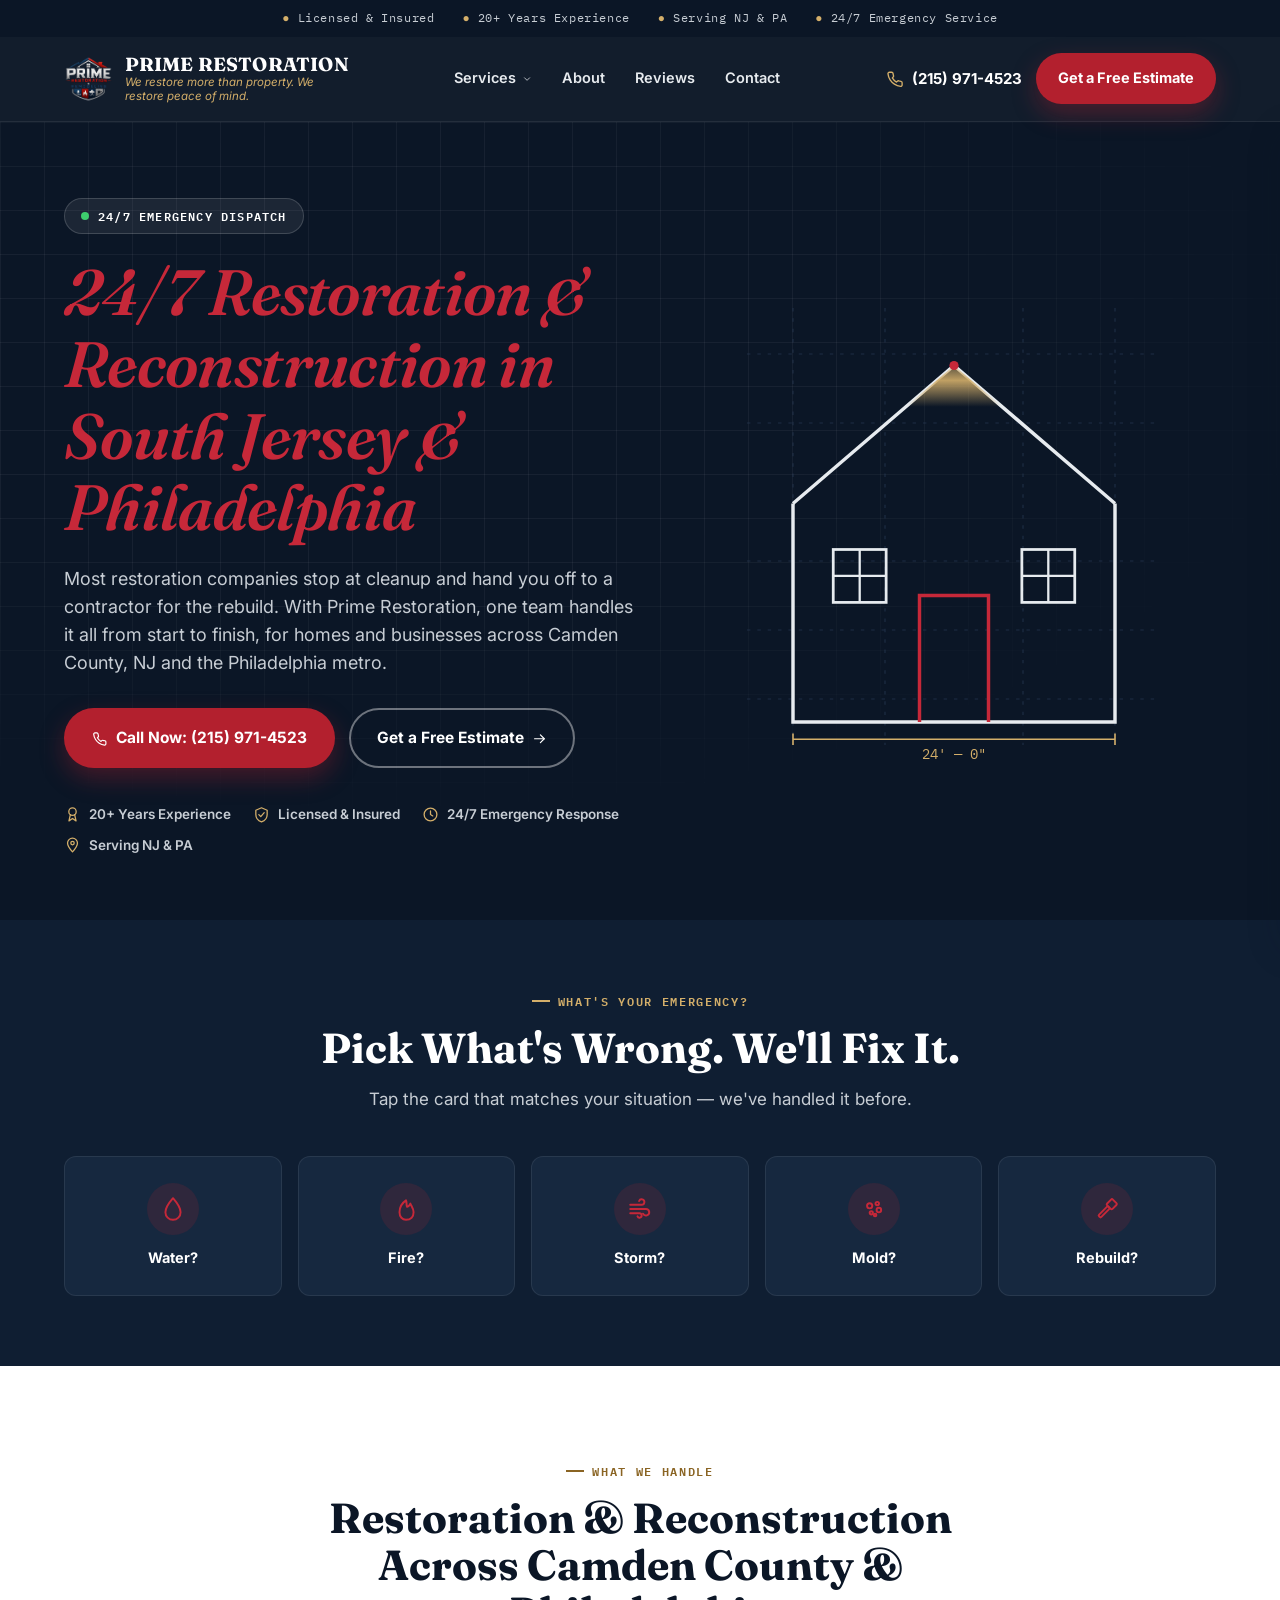
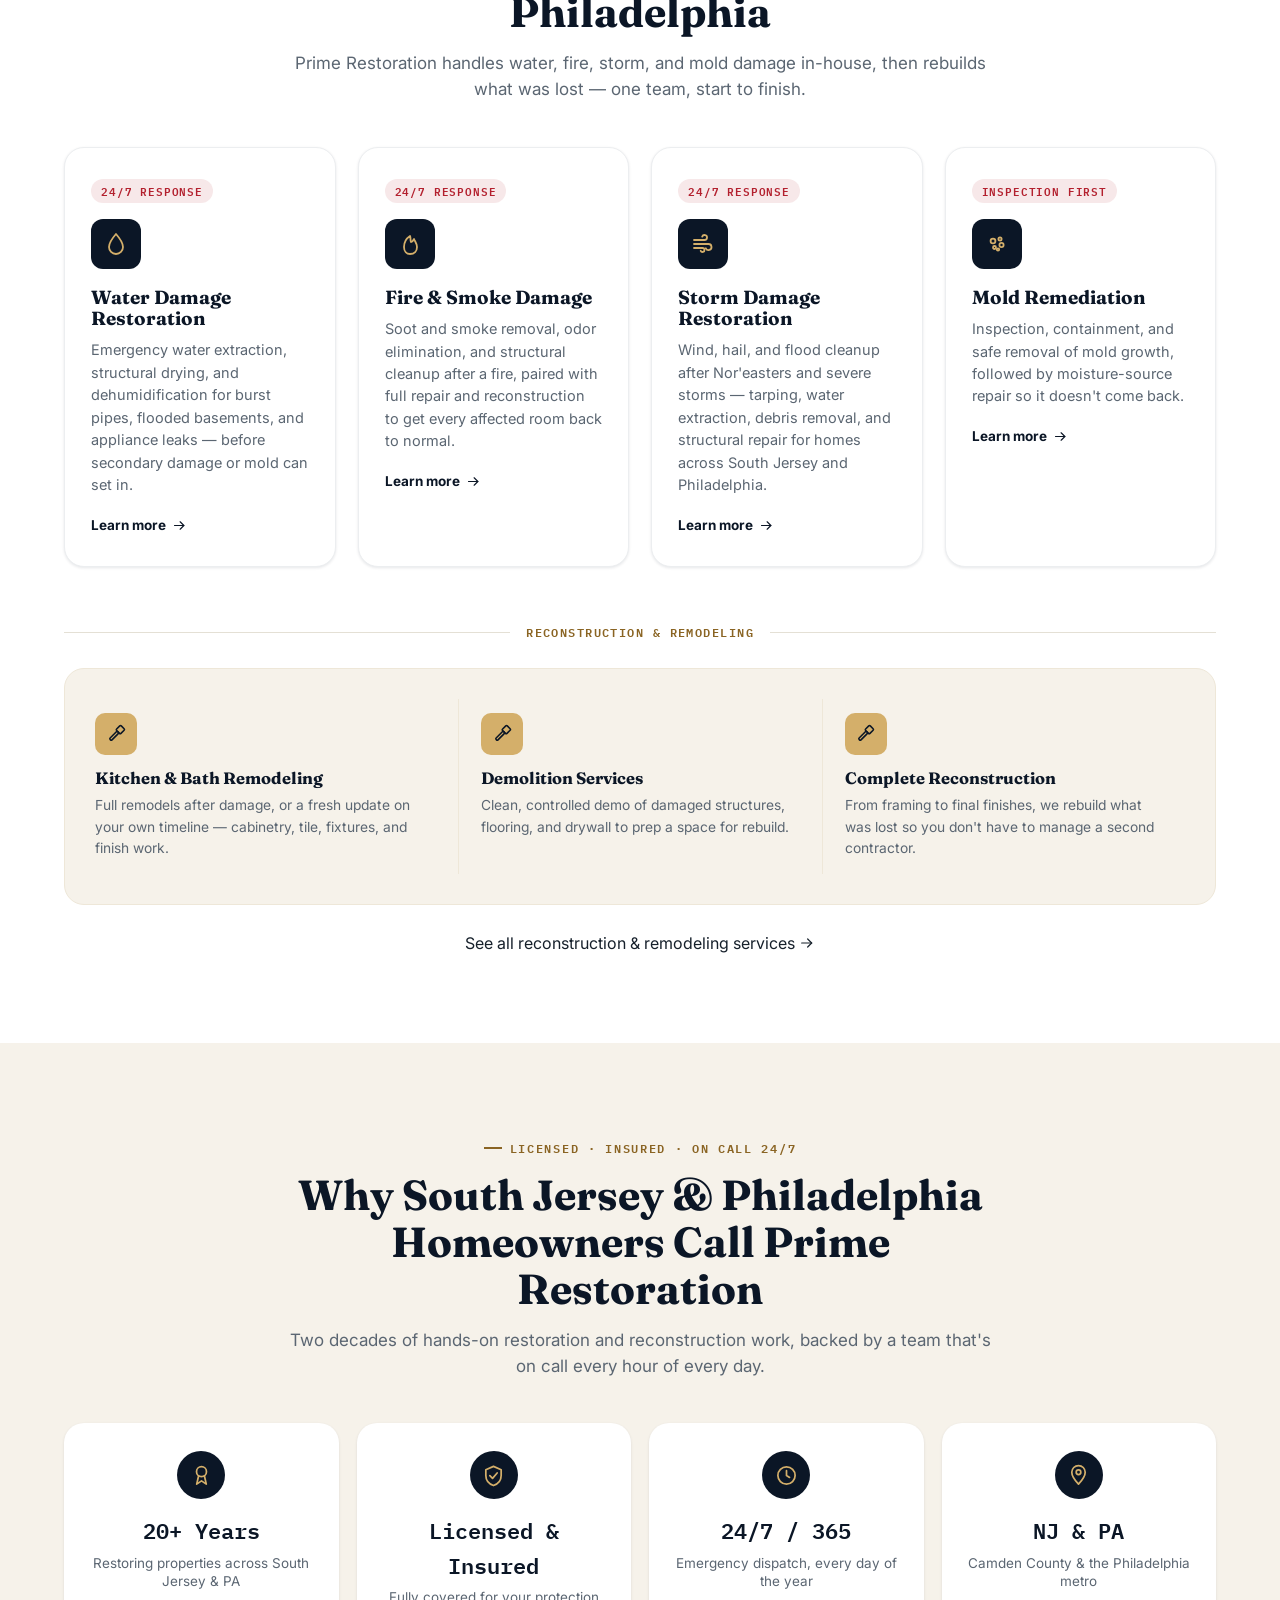
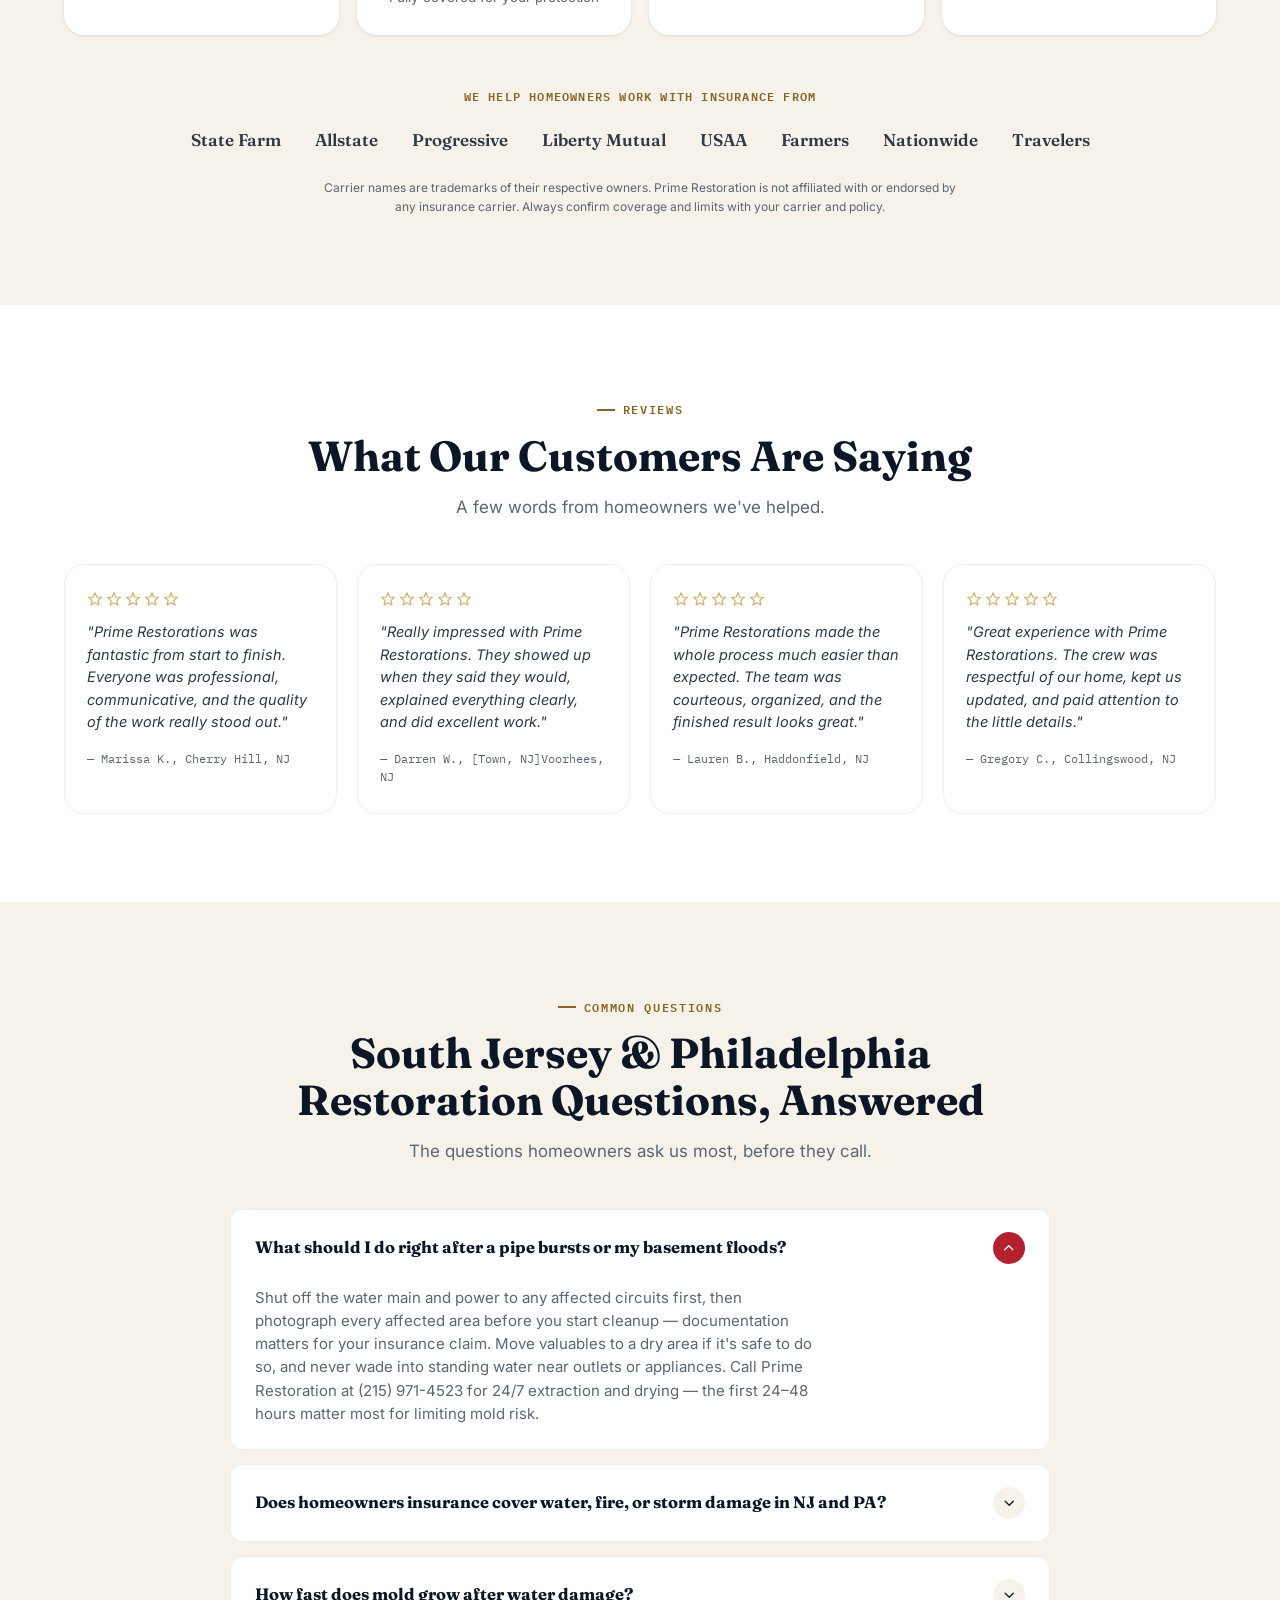
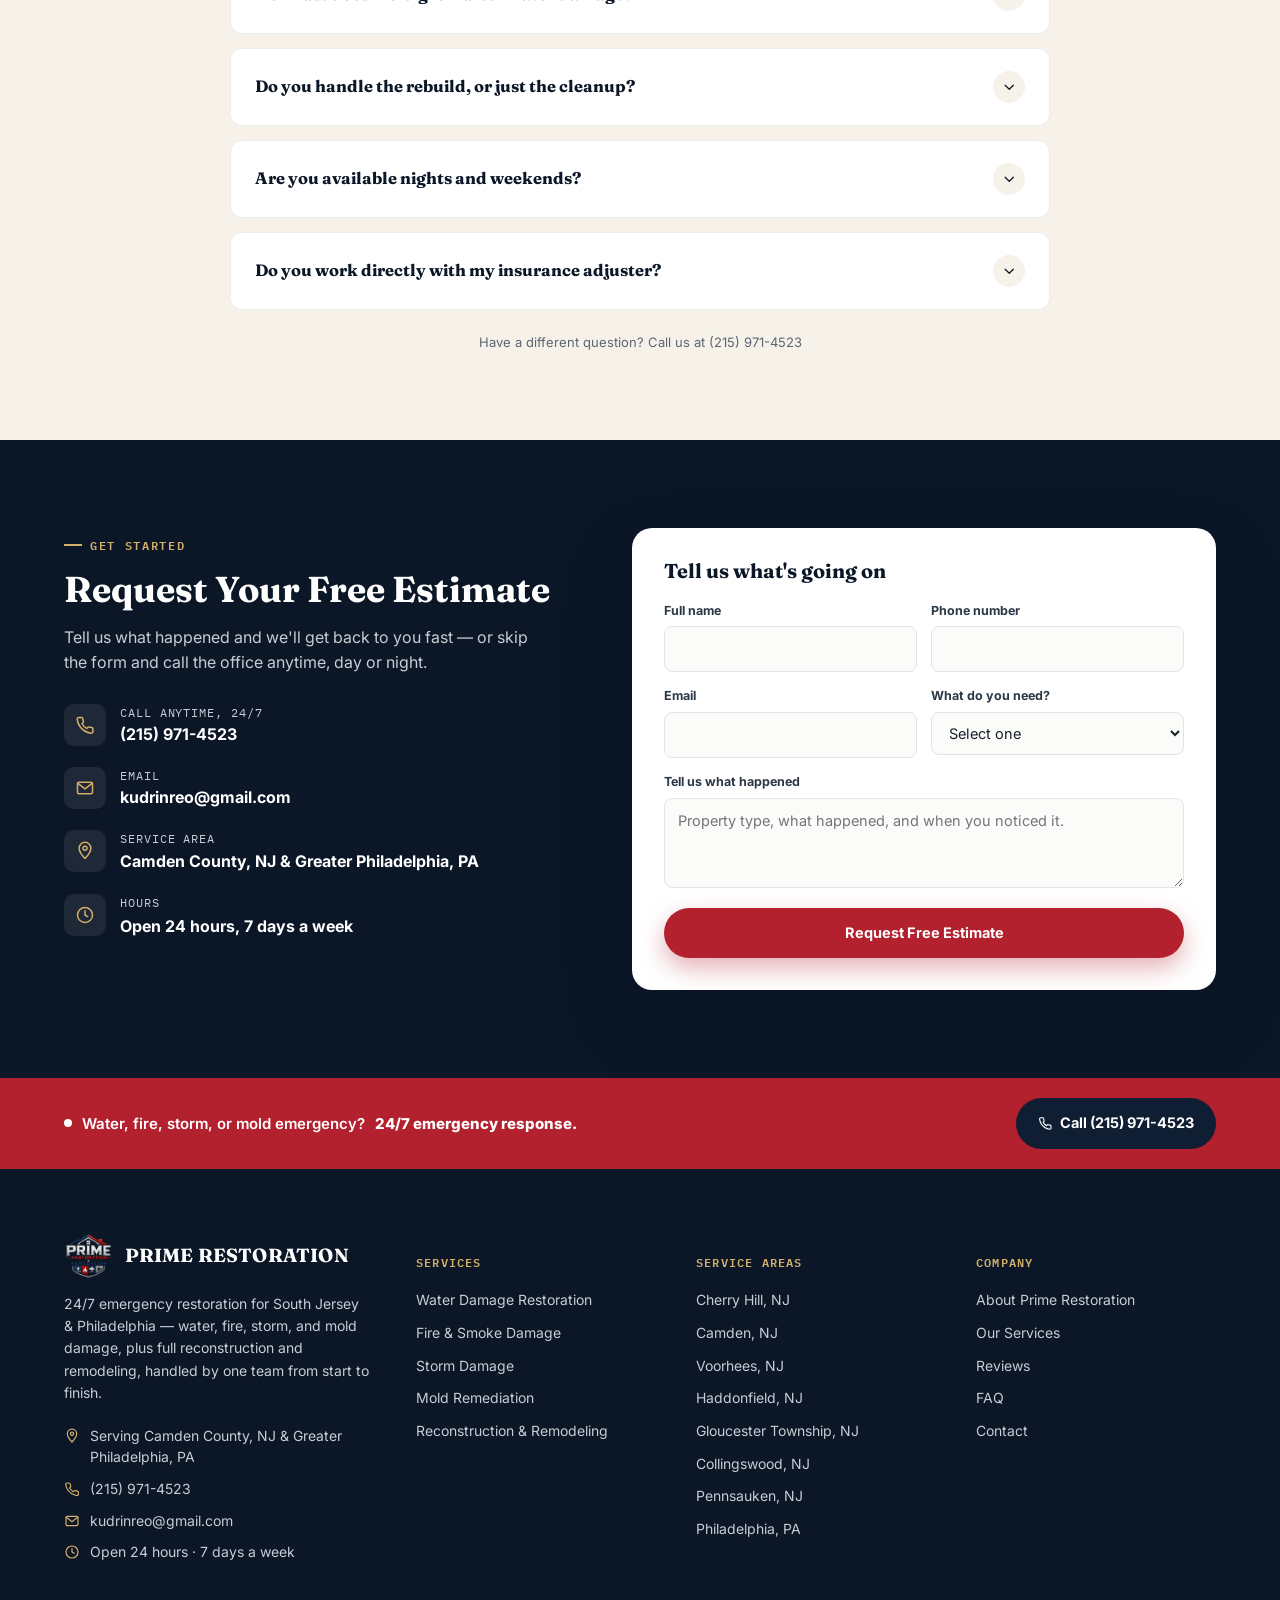
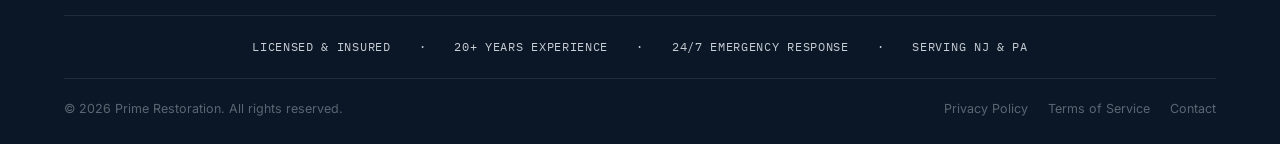
==== commit 16e5437d: "adding reviews" ====
--- a/index.html
+++ b/index.html
@@ -423,29 +423,29 @@
           <div class="review-stars">
             <svg class="icon"><use href="#i-star"/></svg><svg class="icon"><use href="#i-star"/></svg><svg class="icon"><use href="#i-star"/></svg><svg class="icon"><use href="#i-star"/></svg><svg class="icon"><use href="#i-star"/></svg>
           </div>
-          <p>"[Placeholder review — replace with a real customer quote before launch.]"</p>
-          <div class="who">— [Customer Name], [Town, NJ]</div>
+          <p>"Prime Restorations was fantastic from start to finish. Everyone was professional, communicative, and the quality of the work really stood out."</p>
+          <div class="who">— Marissa K., Cherry Hill, NJ</div>
         </div>
         <div class="review-card">
           <div class="review-stars">
             <svg class="icon"><use href="#i-star"/></svg><svg class="icon"><use href="#i-star"/></svg><svg class="icon"><use href="#i-star"/></svg><svg class="icon"><use href="#i-star"/></svg><svg class="icon"><use href="#i-star"/></svg>
           </div>
-          <p>"[Placeholder review — replace with a real customer quote before launch.]"</p>
-          <div class="who">— [Customer Name], [Town, NJ]</div>
+          <p>"Really impressed with Prime Restorations. They showed up when they said they would, explained everything clearly, and did excellent work."</p>
+          <div class="who">— Darren W., [Town, NJ]Voorhees, NJ</div>
         </div>
         <div class="review-card">
           <div class="review-stars">
             <svg class="icon"><use href="#i-star"/></svg><svg class="icon"><use href="#i-star"/></svg><svg class="icon"><use href="#i-star"/></svg><svg class="icon"><use href="#i-star"/></svg><svg class="icon"><use href="#i-star"/></svg>
           </div>
-          <p>"[Placeholder review — replace with a real customer quote before launch.]"</p>
-          <div class="who">— [Customer Name], [Town, PA]</div>
+          <p>"Prime Restorations made the whole process much easier than expected. The team was courteous, organized, and the finished result looks great."</p>
+          <div class="who">— Lauren B., Haddonfield, NJ</div>
         </div>
         <div class="review-card">
           <div class="review-stars">
             <svg class="icon"><use href="#i-star"/></svg><svg class="icon"><use href="#i-star"/></svg><svg class="icon"><use href="#i-star"/></svg><svg class="icon"><use href="#i-star"/></svg><svg class="icon"><use href="#i-star"/></svg>
           </div>
-          <p>"[Placeholder review — replace with a real customer quote before launch.]"</p>
-          <div class="who">— [Customer Name], [Town, NJ]</div>
+          <p>"Great experience with Prime Restorations. The crew was respectful of our home, kept us updated, and paid attention to the little details."</p>
+          <div class="who">— Gregory C., Collingswood, NJ</div>
         </div>
       </div>
     </div>
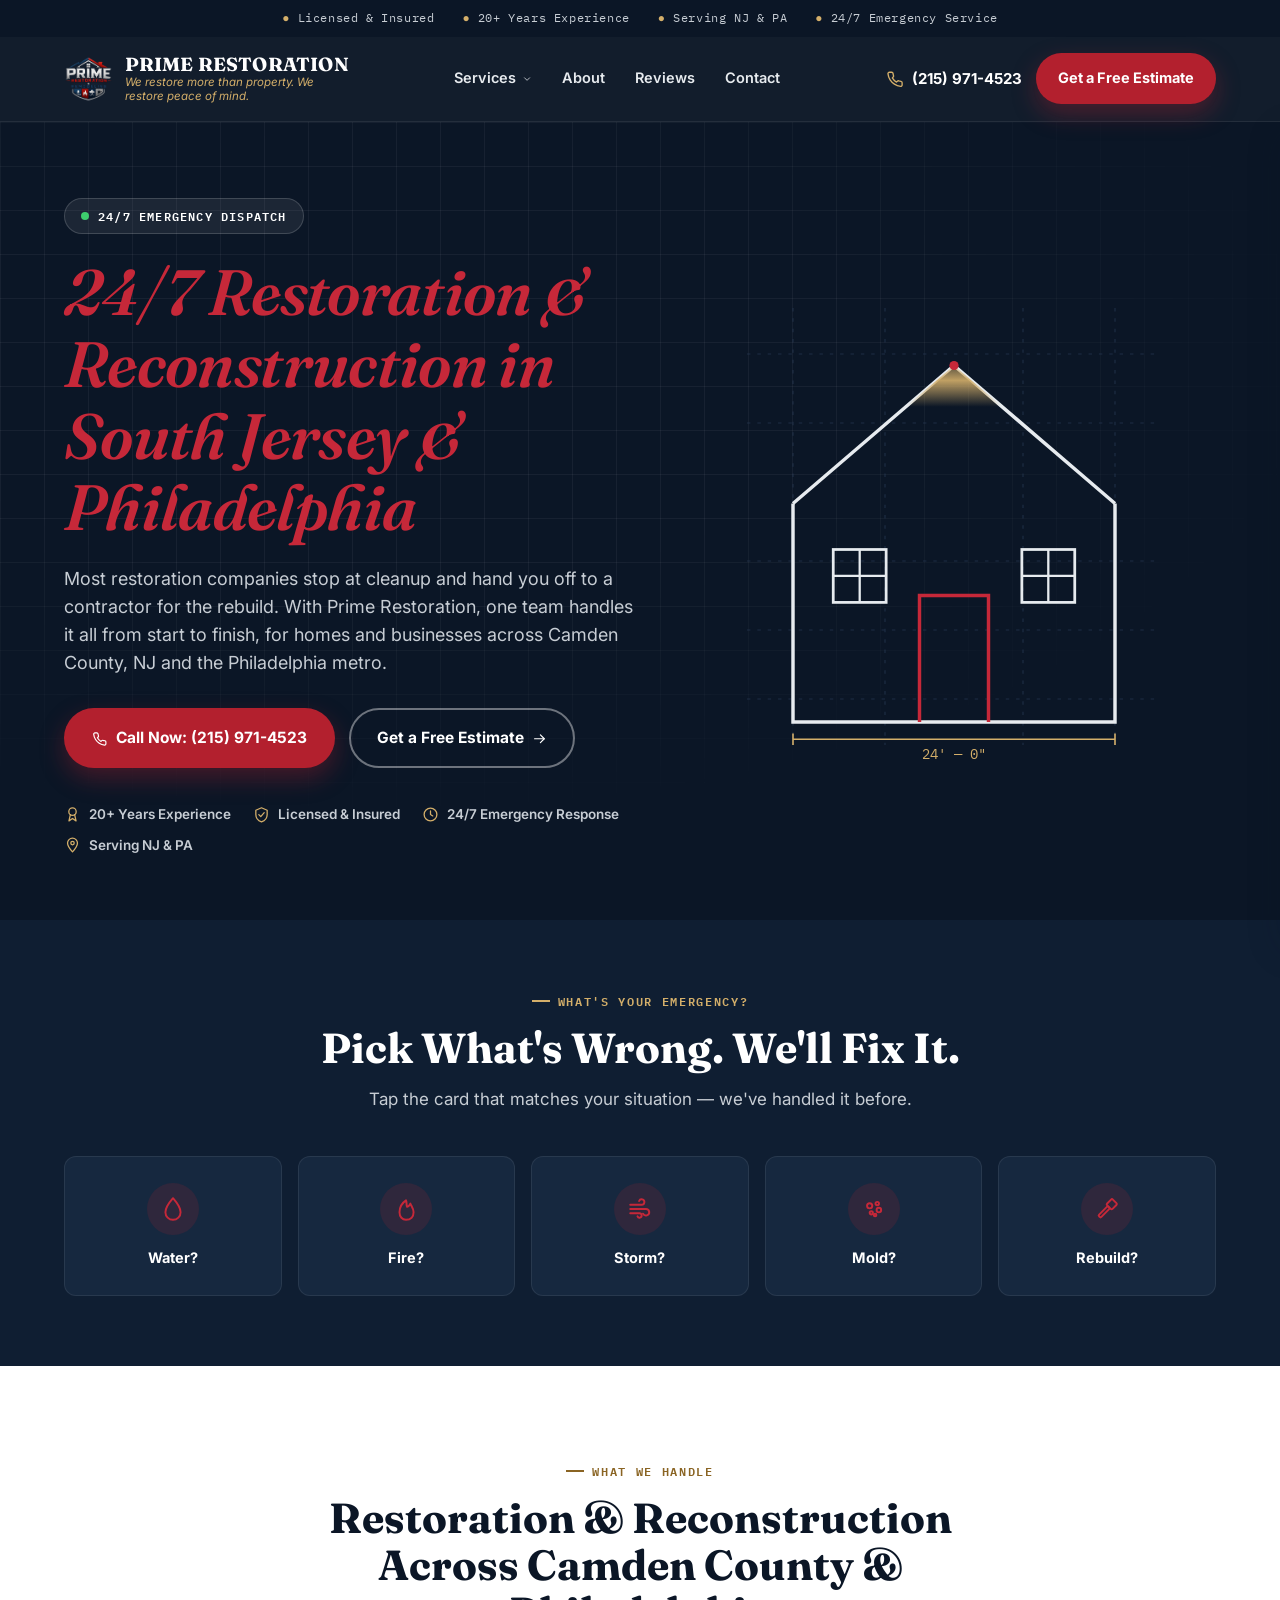
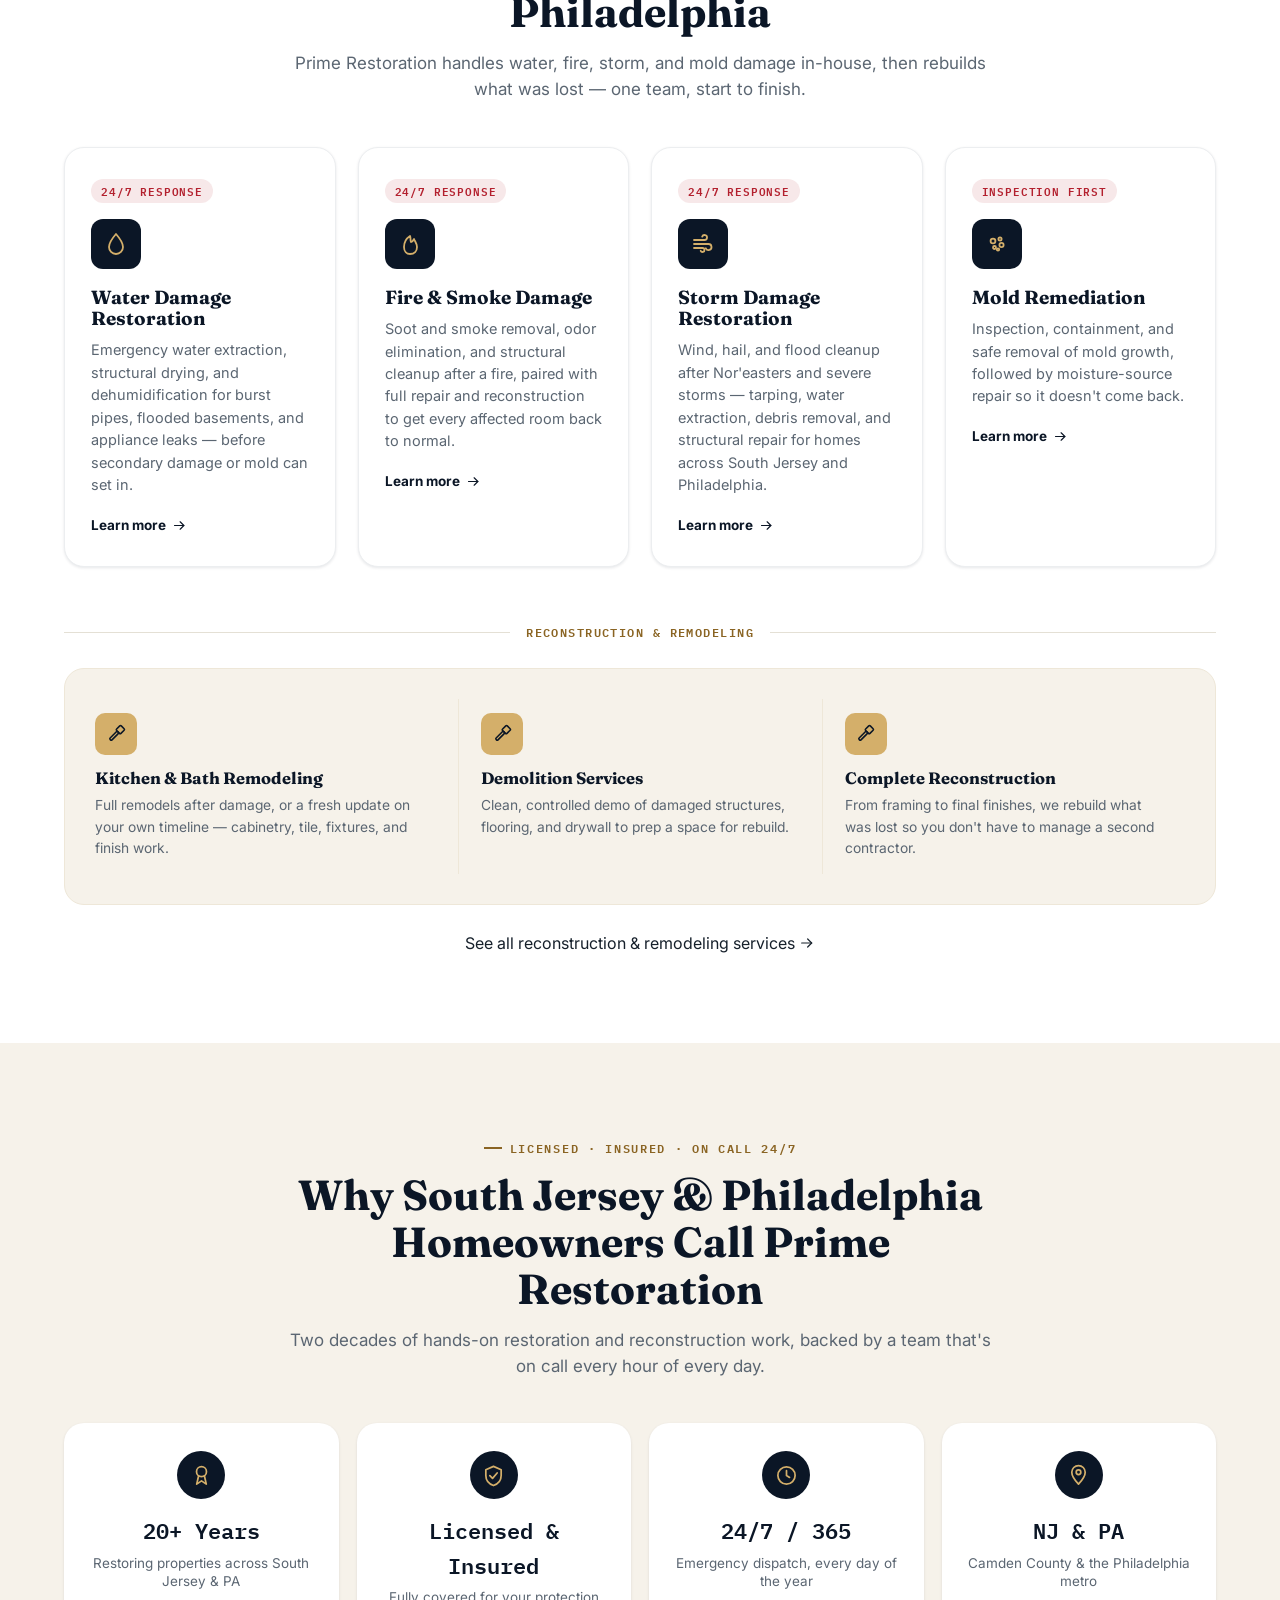
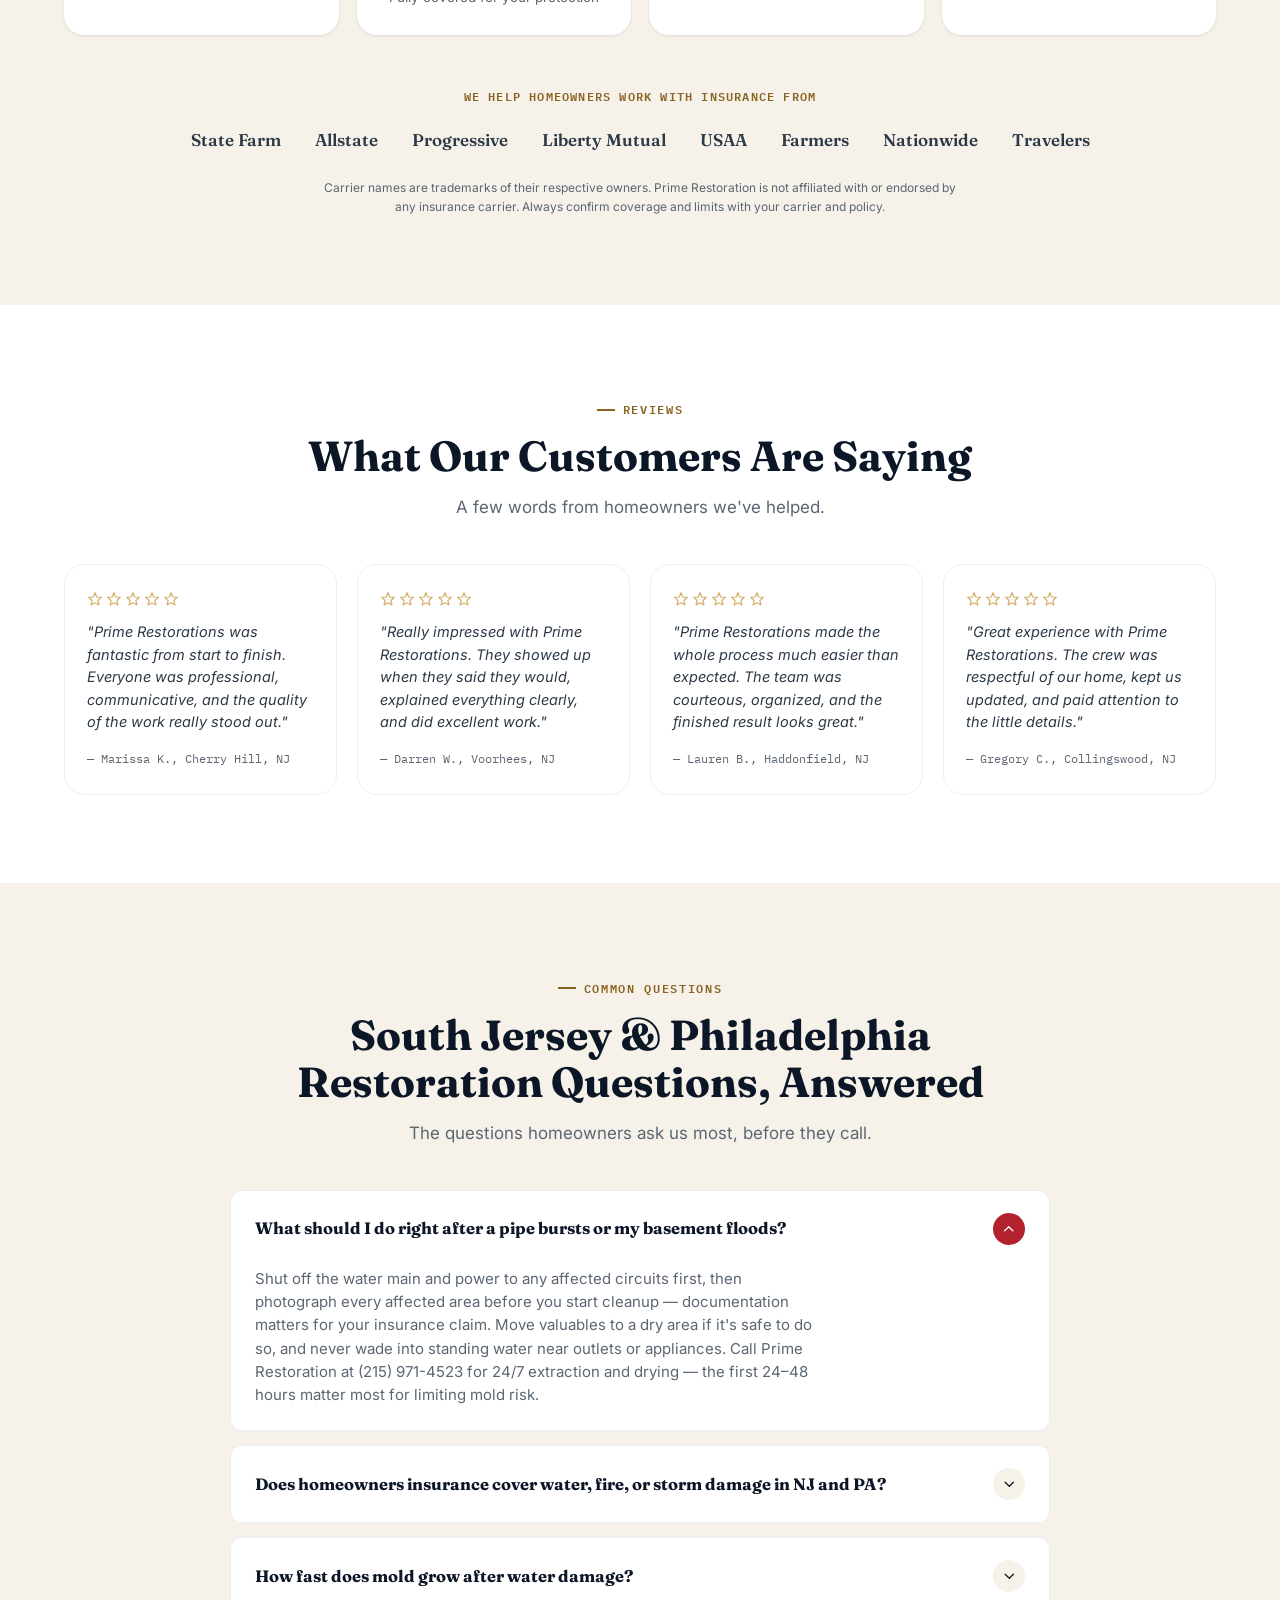
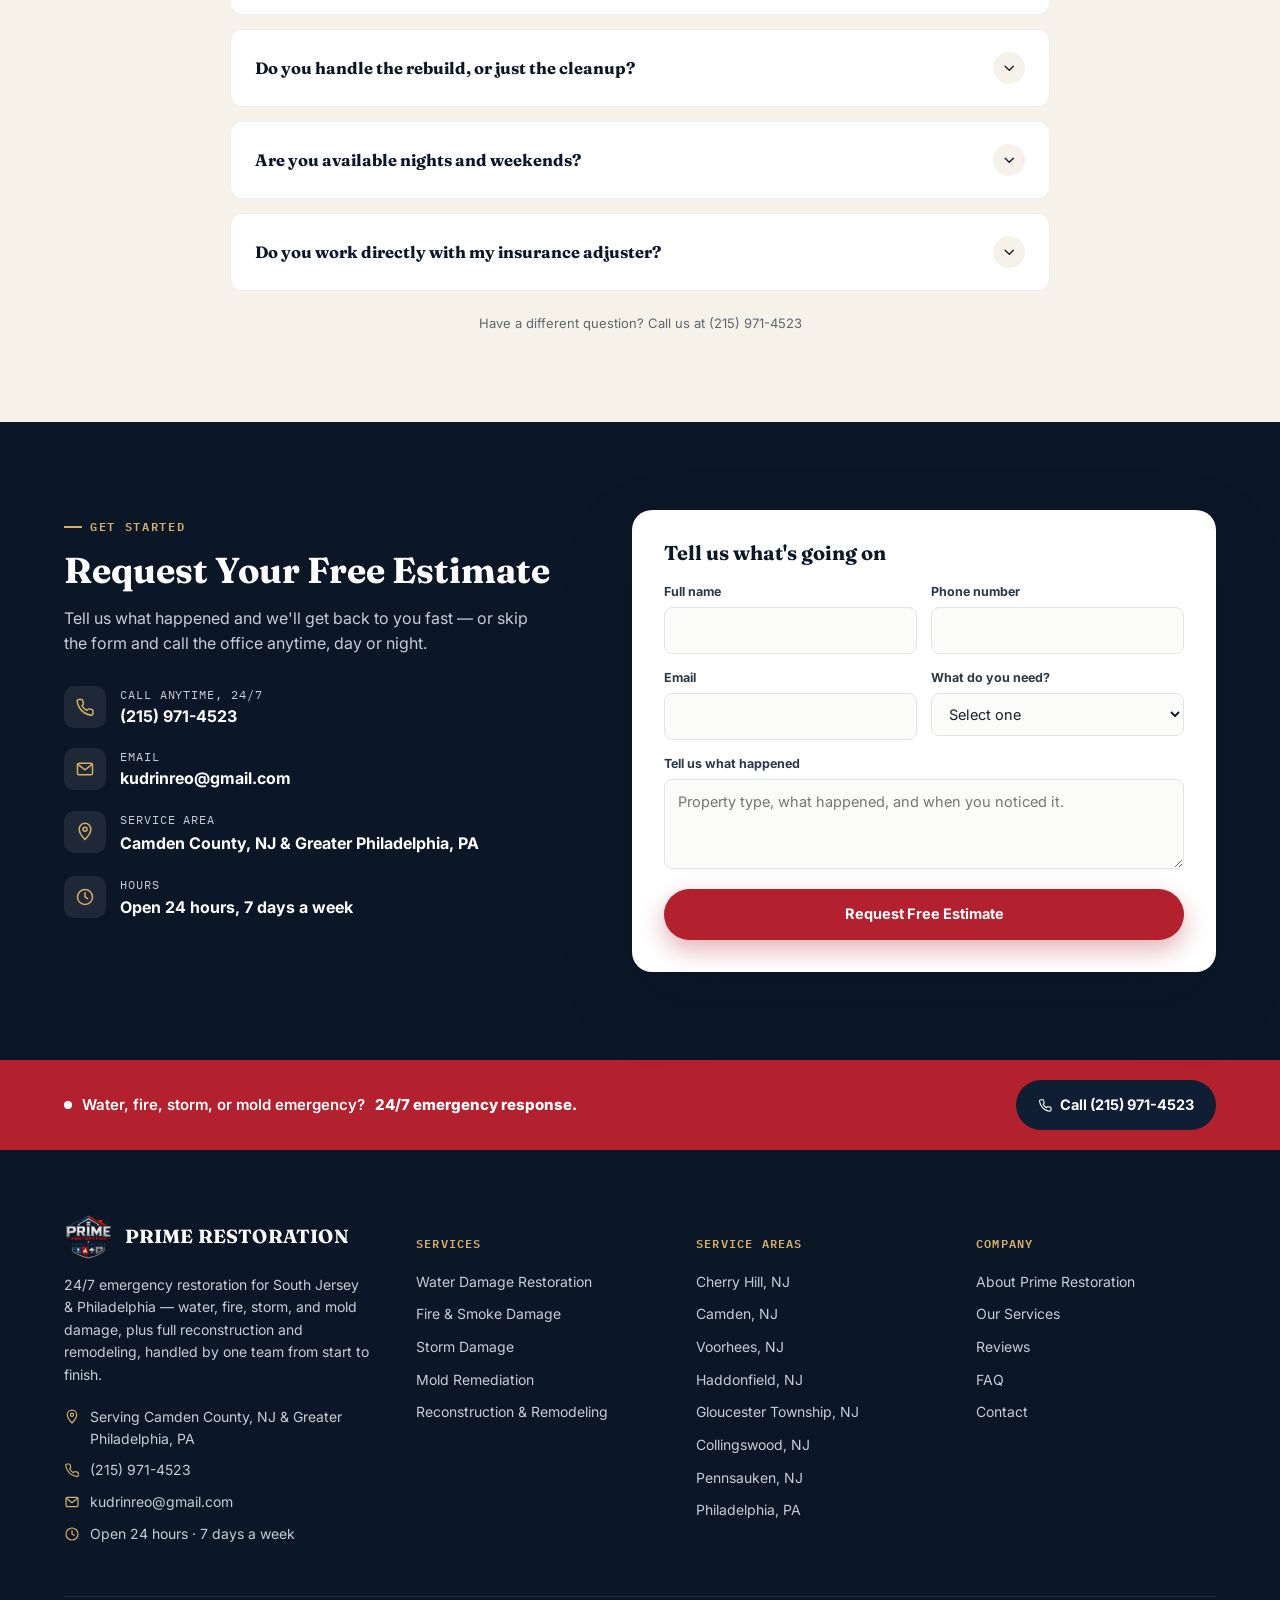
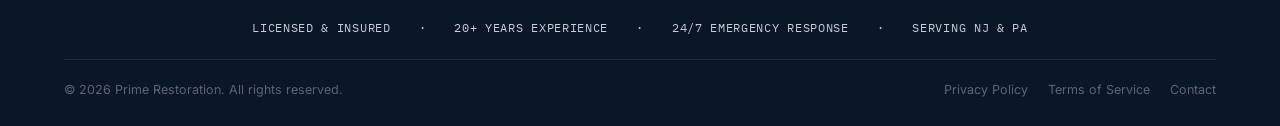
==== commit da270c34: "fixing typo" ====
--- a/index.html
+++ b/index.html
@@ -431,7 +431,7 @@
             <svg class="icon"><use href="#i-star"/></svg><svg class="icon"><use href="#i-star"/></svg><svg class="icon"><use href="#i-star"/></svg><svg class="icon"><use href="#i-star"/></svg><svg class="icon"><use href="#i-star"/></svg>
           </div>
           <p>"Really impressed with Prime Restorations. They showed up when they said they would, explained everything clearly, and did excellent work."</p>
-          <div class="who">— Darren W., [Town, NJ]Voorhees, NJ</div>
+          <div class="who">— Darren W., Voorhees, NJ</div>
         </div>
         <div class="review-card">
           <div class="review-stars">
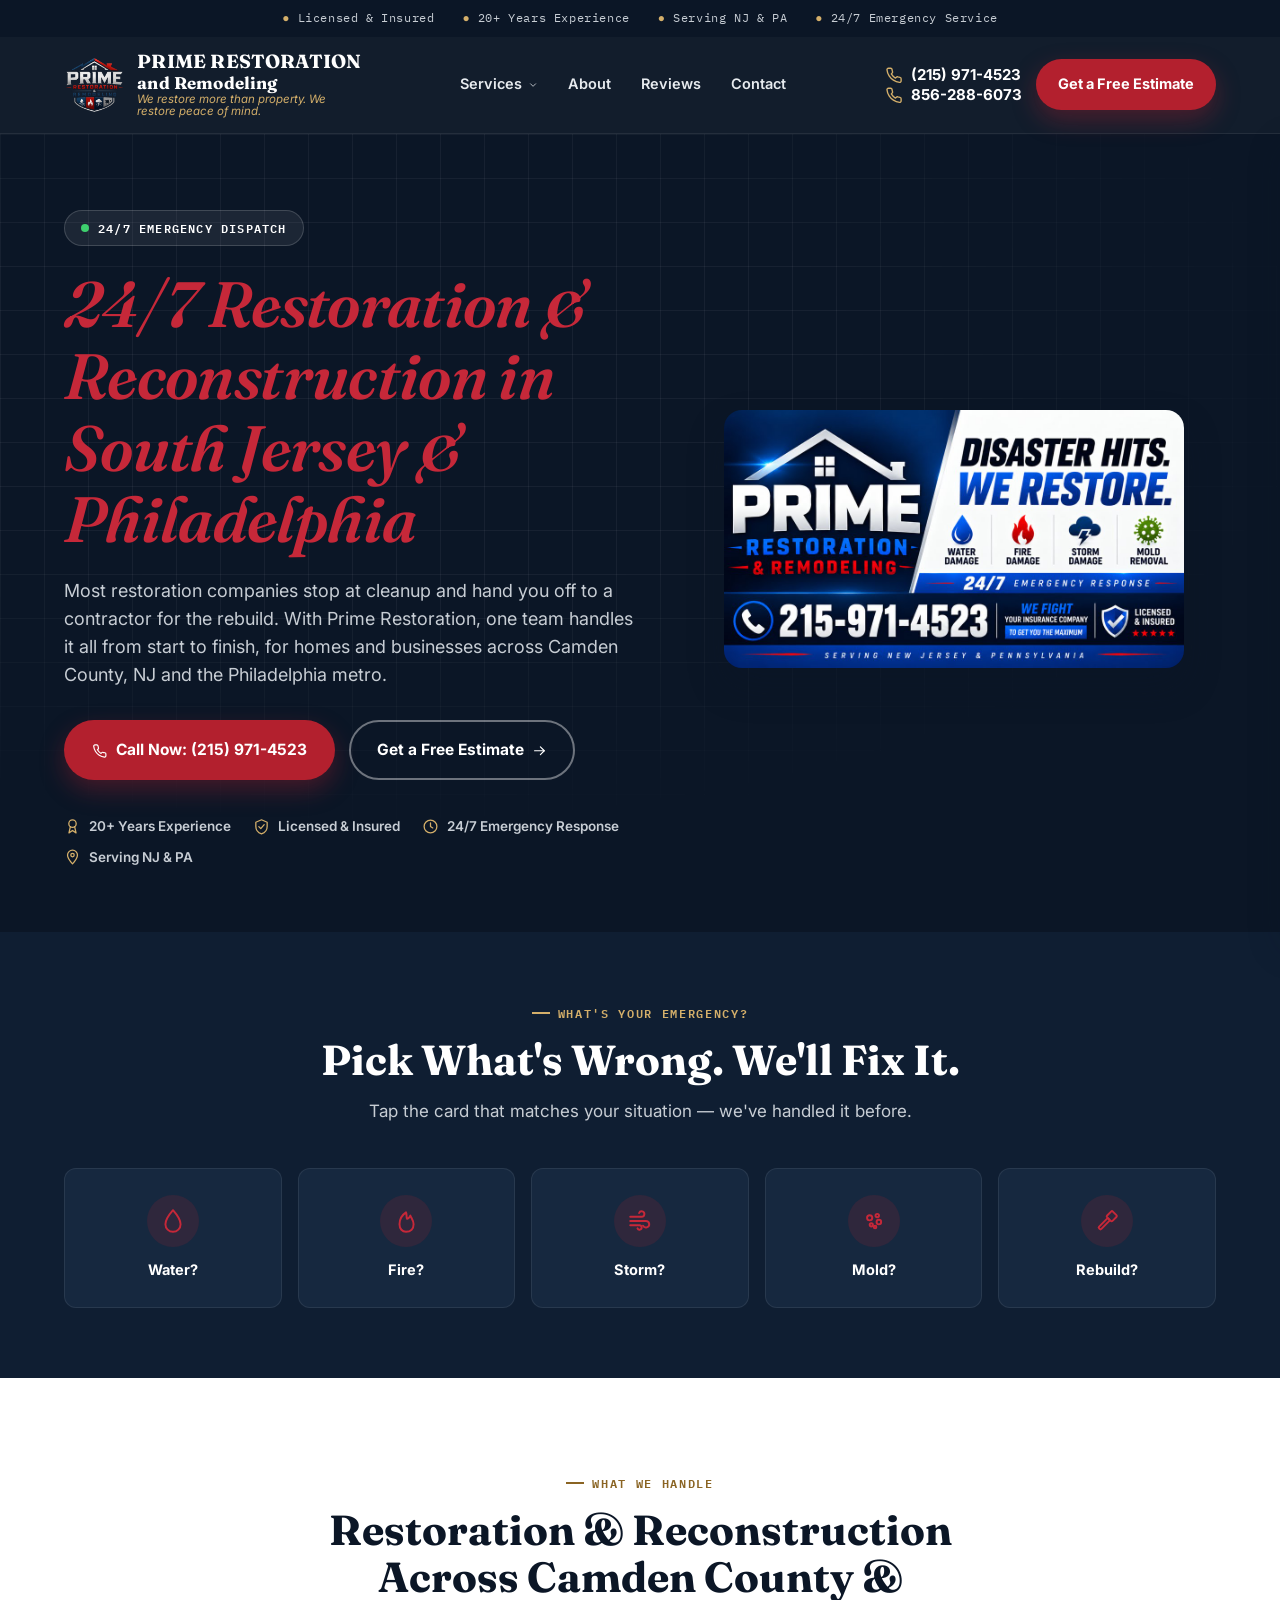
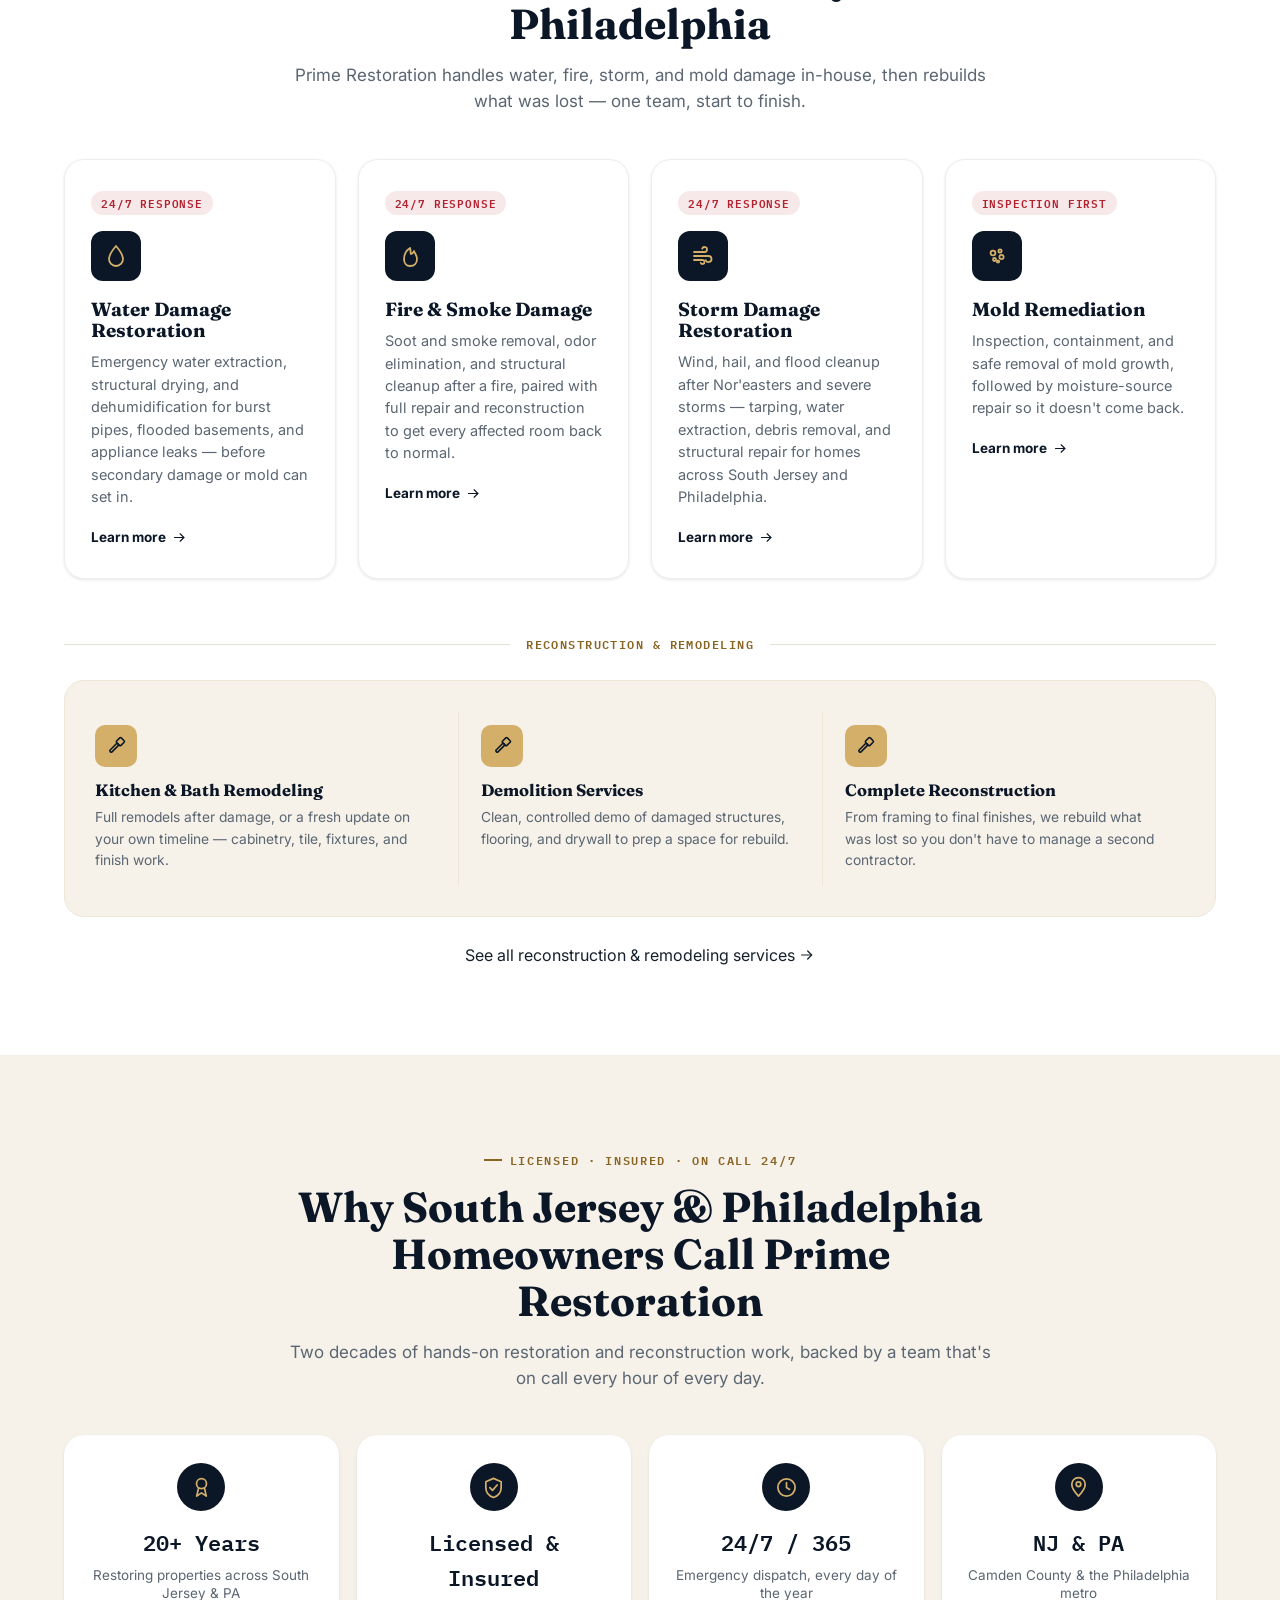
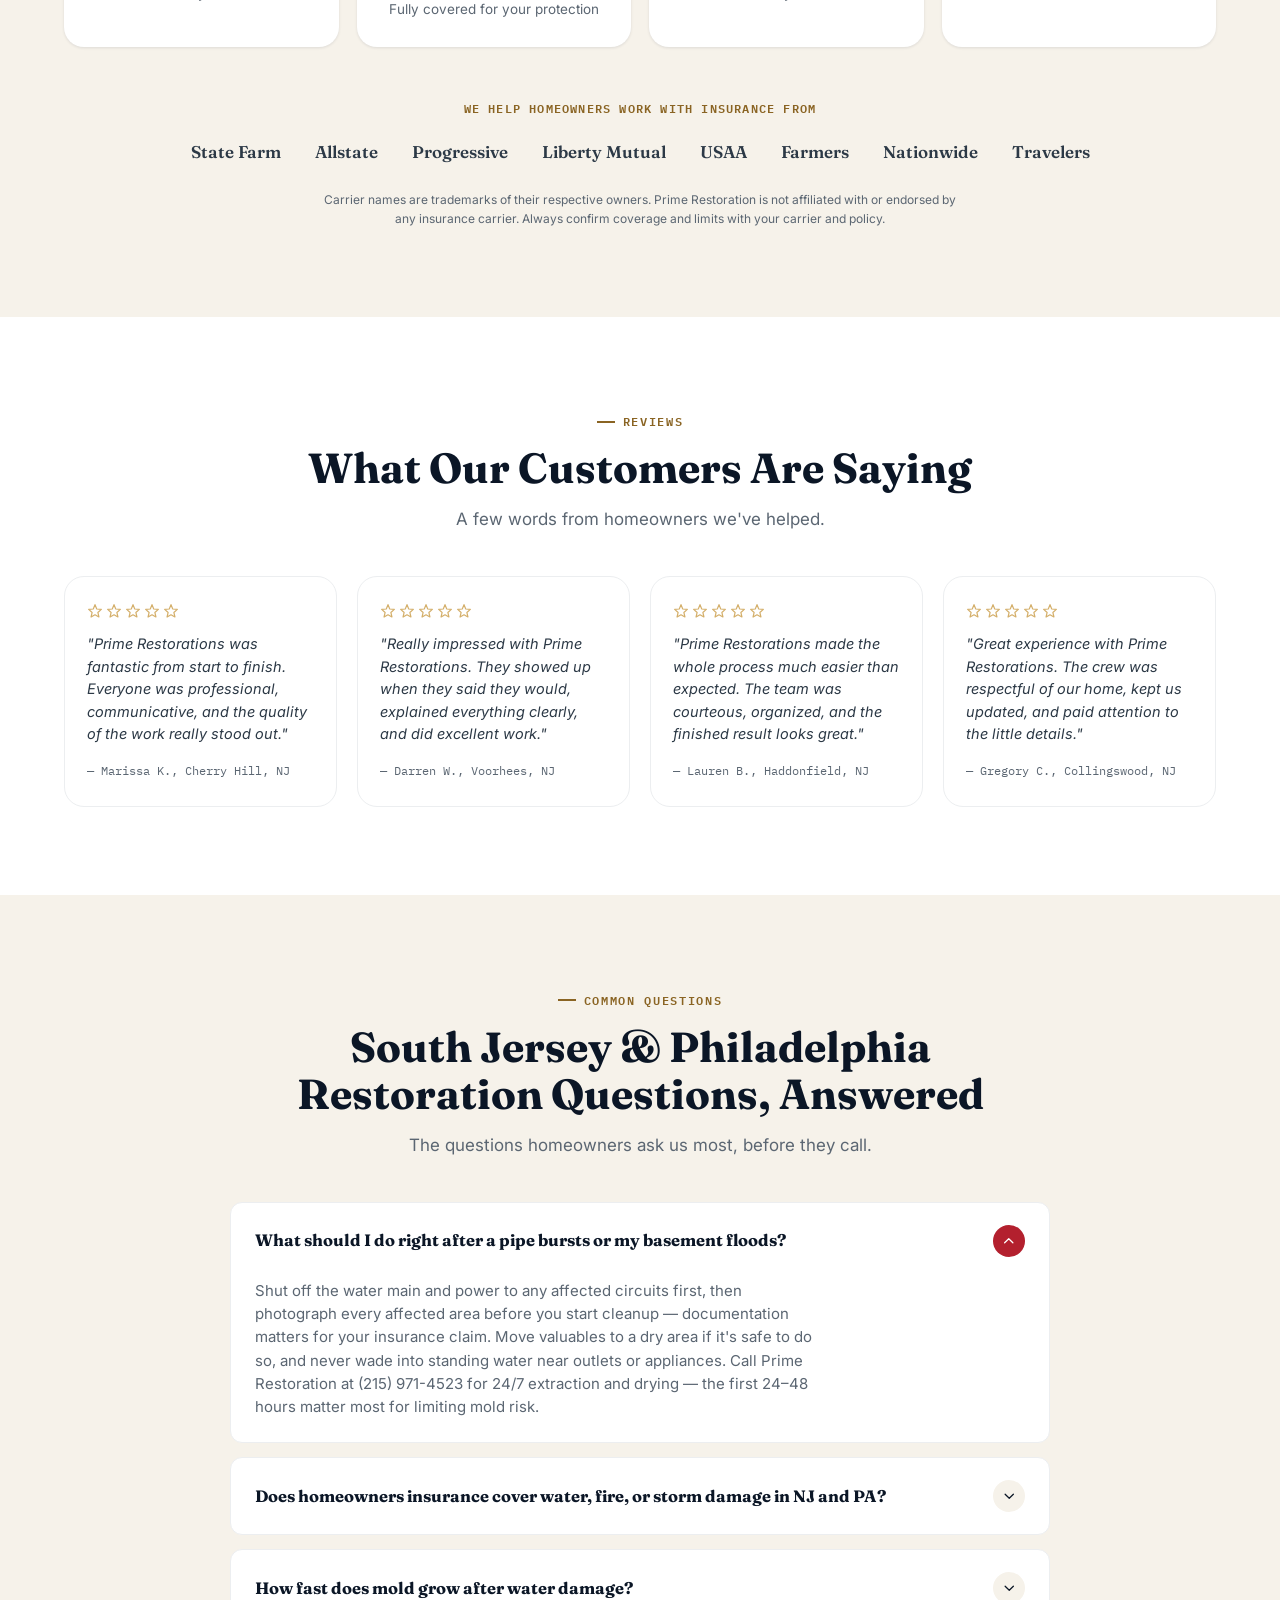
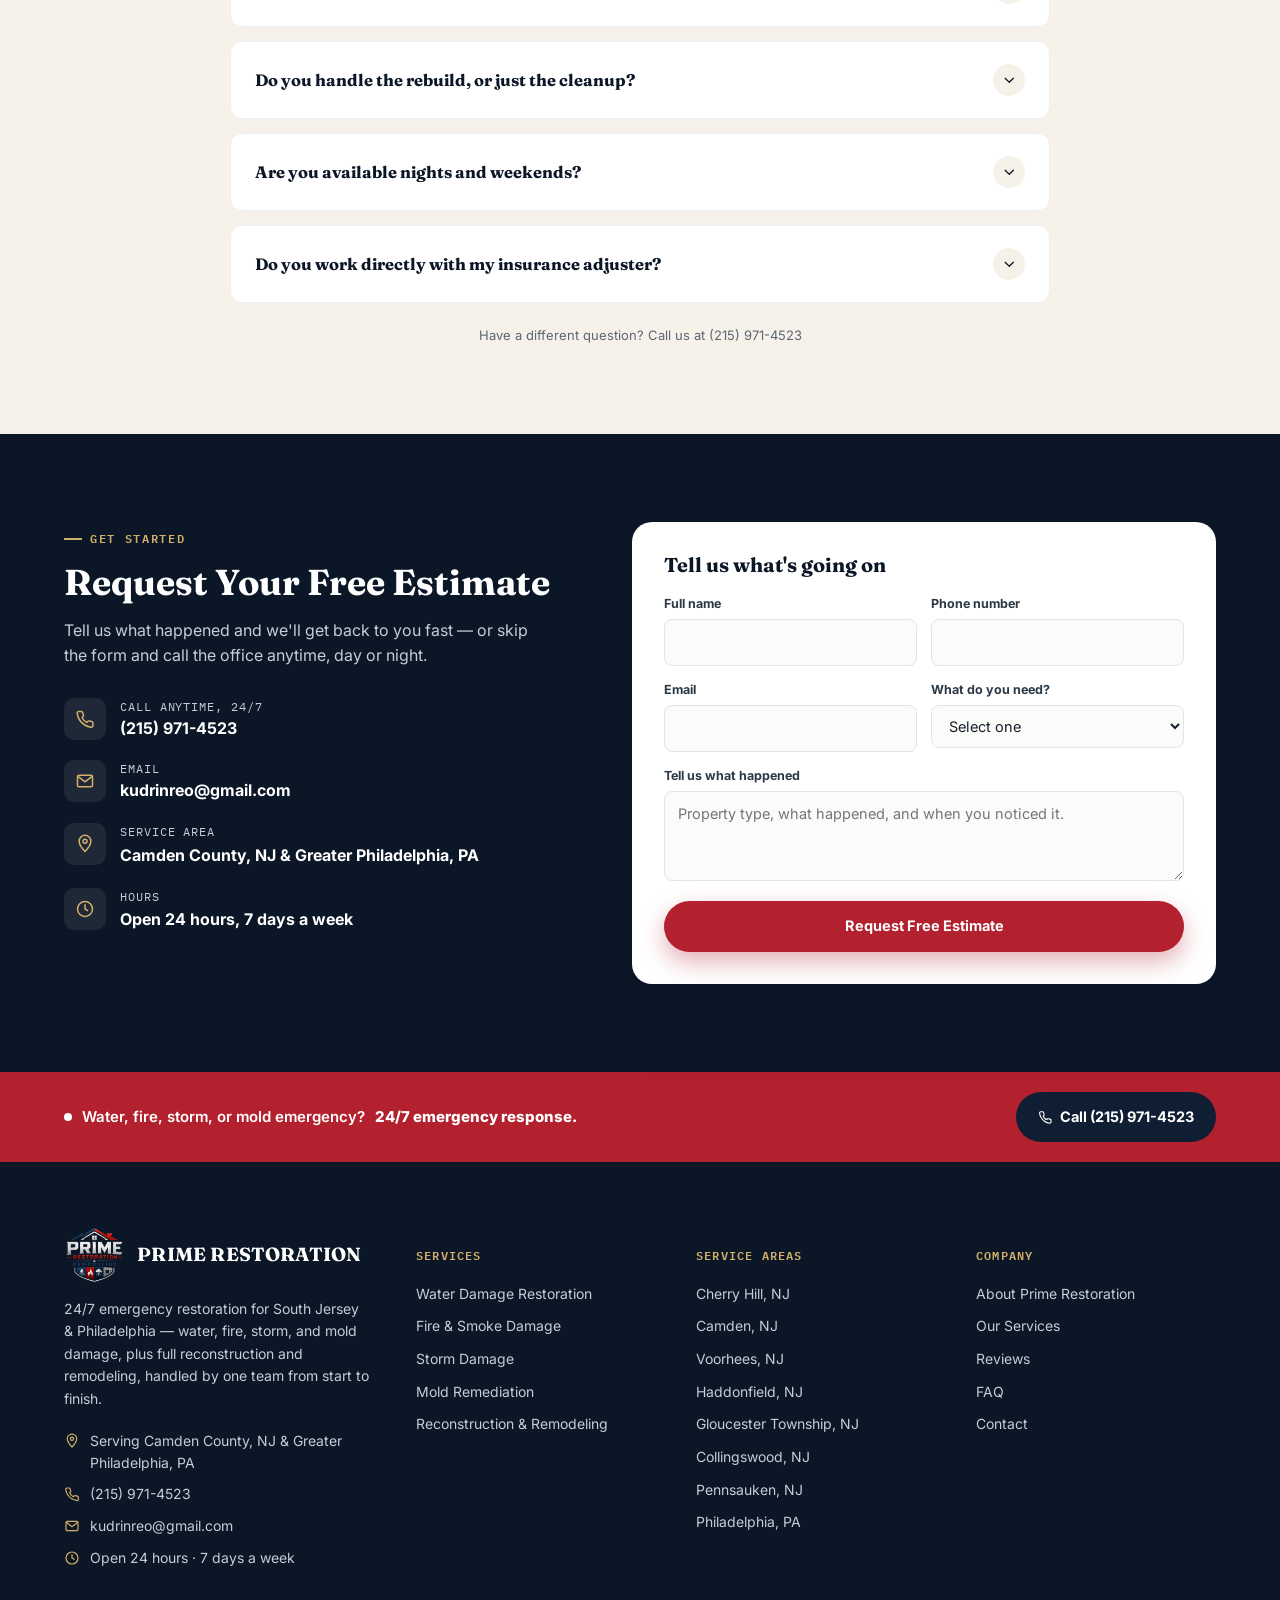
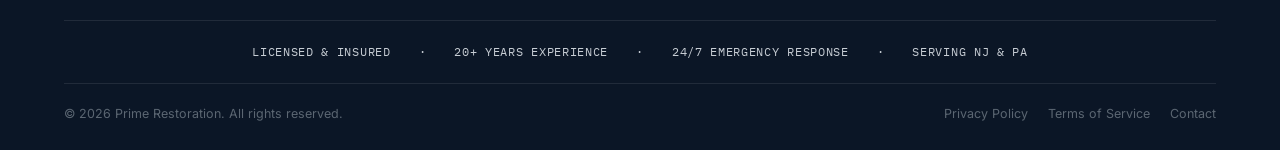
==== commit 49569cfc: "edits to the site" ====
--- a/index.html
+++ b/index.html
@@ -129,9 +129,10 @@
 <header class="site-header" id="site-header">
   <div class="container header-inner">
     <a href="index.html" class="brand" aria-label="Prime Restoration home">
-      <img src="images/prime-restoration-logo.png" alt="Prime Restoration logo" width="46" height="46">
+      <img src="images/prime-restoration-logo.png" alt="Prime Restoration logo" width="58" height="58">
       <span class="brand-text">
         <span class="brand-name">PRIME RESTORATION</span>
+        <span class="brand-subname">and Remodeling</span>
         <span class="brand-tag">We restore more than property. We restore peace of mind.</span>
       </span>
     </a>
@@ -157,9 +158,14 @@
     </nav>
 
     <div class="header-actions">
-      <a class="header-phone" href="tel:+12159714523">
-        <svg class="icon"><use href="#i-phone"/></svg> (215) 971-4523
-      </a>
+      <div class="header-phone-group">
+        <a class="header-phone" href="tel:+12159714523">
+          <svg class="icon"><use href="#i-phone"/></svg> (215) 971-4523
+        </a>
+        <a class="header-phone header-phone-secondary" href="tel:+18562886073">
+          <svg class="icon"><use href="#i-phone"/></svg> 856-288-6073
+        </a>
+      </div>
       <a class="btn btn-red" href="#contact">Get a Free Estimate</a>
       <button class="hamburger" id="hamburger-btn" aria-expanded="false" aria-controls="mobile-nav" aria-label="Open menu">
         <svg class="icon"><use href="#i-menu"/></svg>
@@ -189,8 +195,9 @@
       <a class="btn btn-red btn-block" href="#contact">Get a Free Estimate</a>
       <a class="btn btn-outline-light btn-block" href="tel:+12159714523">Call Now</a>
     </div>
-    <div class="m-phone">
-      <svg class="icon"><use href="#i-phone"/></svg> (215) 971-4523
+    <div class="m-phone-group">
+      <div class="m-phone"><svg class="icon"><use href="#i-phone"/></svg> (215) 971-4523</div>
+      <a class="m-phone m-phone-secondary" href="tel:+18562886073"><svg class="icon"><use href="#i-phone"/></svg> 856-288-6073</a>
     </div>
   </nav>
 </header>
@@ -217,43 +224,7 @@
       </div>
 
       <div class="hero-art" aria-hidden="true">
-        <svg viewBox="0 0 400 420" xmlns="http://www.w3.org/2000/svg">
-          <defs>
-            <clipPath id="houseClip"><path d="M60 190 200 70 340 190 340 380 60 380Z"/></clipPath>
-            <linearGradient id="scanGrad" x1="0" y1="0" x2="0" y2="1">
-              <stop offset="0" stop-color="#d4af6a" stop-opacity="0"/>
-              <stop offset="0.5" stop-color="#d4af6a" stop-opacity=".9"/>
-              <stop offset="1" stop-color="#d4af6a" stop-opacity="0"/>
-            </linearGradient>
-          </defs>
-          <!-- blueprint dashed grid -->
-          <g stroke="#2a3d59" stroke-width="1" opacity=".6">
-            <path d="M20 60h360M20 120h360M20 240h360M20 300h360M20 360h360" stroke-dasharray="3 6"/>
-            <path d="M60 20v380M140 20v380M260 20v380M340 20v380" stroke-dasharray="3 6"/>
-          </g>
-          <!-- house outline -->
-          <path d="M60 190 200 70 340 190" fill="none" stroke="#e7ebef" stroke-width="3" stroke-linejoin="round"/>
-          <path d="M60 190V380H340V190" fill="none" stroke="#e7ebef" stroke-width="3"/>
-          <path d="M170 380V270H230V380" fill="none" stroke="#c62839" stroke-width="3"/>
-          <rect x="95" y="230" width="46" height="46" fill="none" stroke="#e7ebef" stroke-width="2.4"/>
-          <rect x="259" y="230" width="46" height="46" fill="none" stroke="#e7ebef" stroke-width="2.4"/>
-          <line x1="118" y1="230" x2="118" y2="276" stroke="#e7ebef" stroke-width="2"/>
-          <line x1="95" y1="253" x2="141" y2="253" stroke="#e7ebef" stroke-width="2"/>
-          <line x1="282" y1="230" x2="282" y2="276" stroke="#e7ebef" stroke-width="2"/>
-          <line x1="259" y1="253" x2="305" y2="253" stroke="#e7ebef" stroke-width="2"/>
-          <!-- dimension ticks -->
-          <g stroke="#d4af6a" stroke-width="1.4">
-            <line x1="60" y1="395" x2="340" y2="395"/>
-            <line x1="60" y1="390" x2="60" y2="400"/>
-            <line x1="340" y1="390" x2="340" y2="400"/>
-          </g>
-          <text x="200" y="412" text-anchor="middle" fill="#d4af6a" font-family="IBM Plex Mono, monospace" font-size="12">24' — 0"</text>
-          <!-- scanning beam clipped to house silhouette -->
-          <g clip-path="url(#houseClip)">
-            <rect class="scan-line" x="40" y="60" width="320" height="46" fill="url(#scanGrad)"/>
-          </g>
-          <circle cx="200" cy="70" r="4" fill="#c62839"/>
-        </svg>
+        <img class="hero-image" src="images/Prime%20restoration%20hero%20img.jpg" alt="Prime Restoration property restoration work" />
       </div>
     </div>
   </section>
@@ -542,17 +513,11 @@
       </div>
 
       <div class="col">
-        <!-- ============================================================
-             NOTE FOR DEV: this form currently only does client-side
-             validation + a success message swap (see script below,
-             estimateForm handler). Wire the fetch/submit up to your
-             own form handler (Formspree, a serverless function, your
-             backend, etc.) before launch.
-             ============================================================ -->
-        <form class="estimate-form" id="estimate-form" novalidate>
+        <form class="estimate-form" id="estimate-form" novalidate action="https://formsubmit.co/kudrinreo@gmail.com" method="POST">
           <h3>Tell us what's going on</h3>
           <div class="form-row">
             <div class="field">
+              <input type="hidden" name="_subject" id="_subject" value="New Estimate Request — Prime Restoration's Website" />
               <label for="f-name">Full name</label>
               <input type="text" id="f-name" name="name" required autocomplete="name">
             </div>
--- a/css/style.css
+++ b/css/style.css
@@ -30,7 +30,7 @@
   --shadow-sm:0 1px 3px rgba(11,22,38,.10);
   --shadow-md:0 10px 30px rgba(11,22,38,.14);
   --shadow-lg:0 30px 70px rgba(11,22,38,.22);
-  --header-h:84px;
+  --header-h:96px;
 }
 
 *,*::before,*::after{box-sizing:border-box;}
@@ -118,9 +118,10 @@
   gap:20px; height:var(--header-h);
 }
 .brand{display:flex; align-items:center; gap:12px; color:#fff; flex-shrink:0;}
-.brand img{height:46px; width:auto; border-radius:6px;}
-.brand-text{display:flex; flex-direction:column; line-height:1.2;}
-.brand-name{font-family:var(--font-display); font-weight:700; font-size:19px; letter-spacing:.01em;}
+.brand img{height:58px; width:auto; border-radius:6px;}
+.brand-text{display:flex; flex-direction:column; line-height:1.1;}
+.brand-name{font-family:var(--font-display); font-weight:700; font-size:19px; letter-spacing:.01em; display:block;}
+.brand-subname{font-family:var(--font-display); font-weight:700; font-size:17px; letter-spacing:.01em; color:#fff; display:block; margin-top:2px;}
 .brand-tag{font-family:var(--font-body); font-style:italic; font-size:11.5px; color:var(--gold-400); max-width:220px;}
 
 .main-nav{display:flex; align-items:center; gap:6px;}
@@ -163,7 +164,9 @@
 .dropdown-panel .dd-sub{display:block; font-weight:400; font-size:12.5px; color:var(--slate-500); margin-top:1px;}
 
 .header-actions{display:flex; align-items:center; gap:14px; flex-shrink:0;}
-.header-phone{display:flex; align-items:center; gap:8px; color:#fff; font-weight:700; font-size:15px; white-space:nowrap;}
+.header-phone-group{display:flex; flex-direction:column; align-items:flex-start; gap:2px;}
+.header-phone{display:flex; align-items:center; gap:8px; color:#fff; font-weight:700; font-size:15px; white-space:nowrap; line-height:1.2;}
+.header-phone-secondary{font-size:15px;}
 .header-phone .icon{color:var(--gold-400); width:18px; height:18px;}
 .btn{
   display:inline-flex; align-items:center; justify-content:center; gap:8px;
@@ -207,7 +210,9 @@
 .mobile-submenu.is-open{max-height:400px;}
 .mobile-submenu a{display:block; padding:12px 4px 12px 18px; font-size:15px; font-weight:500; color:var(--ink-700); border-bottom:1px solid rgba(11,22,38,.06);}
 .mobile-nav .m-cta{margin-top:26px; display:flex; flex-direction:column; gap:12px;}
-.mobile-nav .m-phone{margin-top:22px; display:flex; align-items:center; gap:10px; color:var(--red-700); font-weight:700; font-size:17px;}
+.mobile-nav .m-phone-group{margin-top:22px; display:flex; flex-direction:column; gap:8px;}
+.mobile-nav .m-phone{display:flex; align-items:center; gap:10px; color:var(--red-700); font-weight:700; font-size:17px; line-height:1.2;}
+.mobile-nav .m-phone-secondary{font-size:17px;}
 .mobile-nav .m-cta .btn-outline-light{color:var(--navy-950); border-color:rgba(11,22,38,.2); background:transparent;}
 .mobile-nav .m-cta .btn-outline-light:hover{border-color:var(--navy-950); background:rgba(11,22,38,.04);}
 
@@ -268,7 +273,7 @@
 
 /* Hero signature graphic */
 .hero-art{position:relative; display:flex; align-items:center; justify-content:center;}
-.hero-art svg{width:100%; height:auto; max-width:460px;}
+.hero-art .hero-image{width:100%; height:auto; max-width:460px; display:block; border-radius:18px; box-shadow:0 18px 36px rgba(11,22,38,.28);}
 .scan-line{animation:scan 4.5s ease-in-out infinite;}
 @keyframes scan{
   0%{transform:translateY(-92px); opacity:0;}
@@ -276,6 +281,13 @@
   50%{transform:translateY(92px); opacity:1;}
   58%{opacity:0;}
   100%{transform:translateY(-92px); opacity:0;}
+}
+@media (max-width:768px){
+  .hero-art{margin-top:10px;}
+  .hero-art .hero-image{max-width:420px;}
+}
+@media (max-width:560px){
+  .hero-art .hero-image{max-width:100%;}
 }
 
 /* ==========================================================================
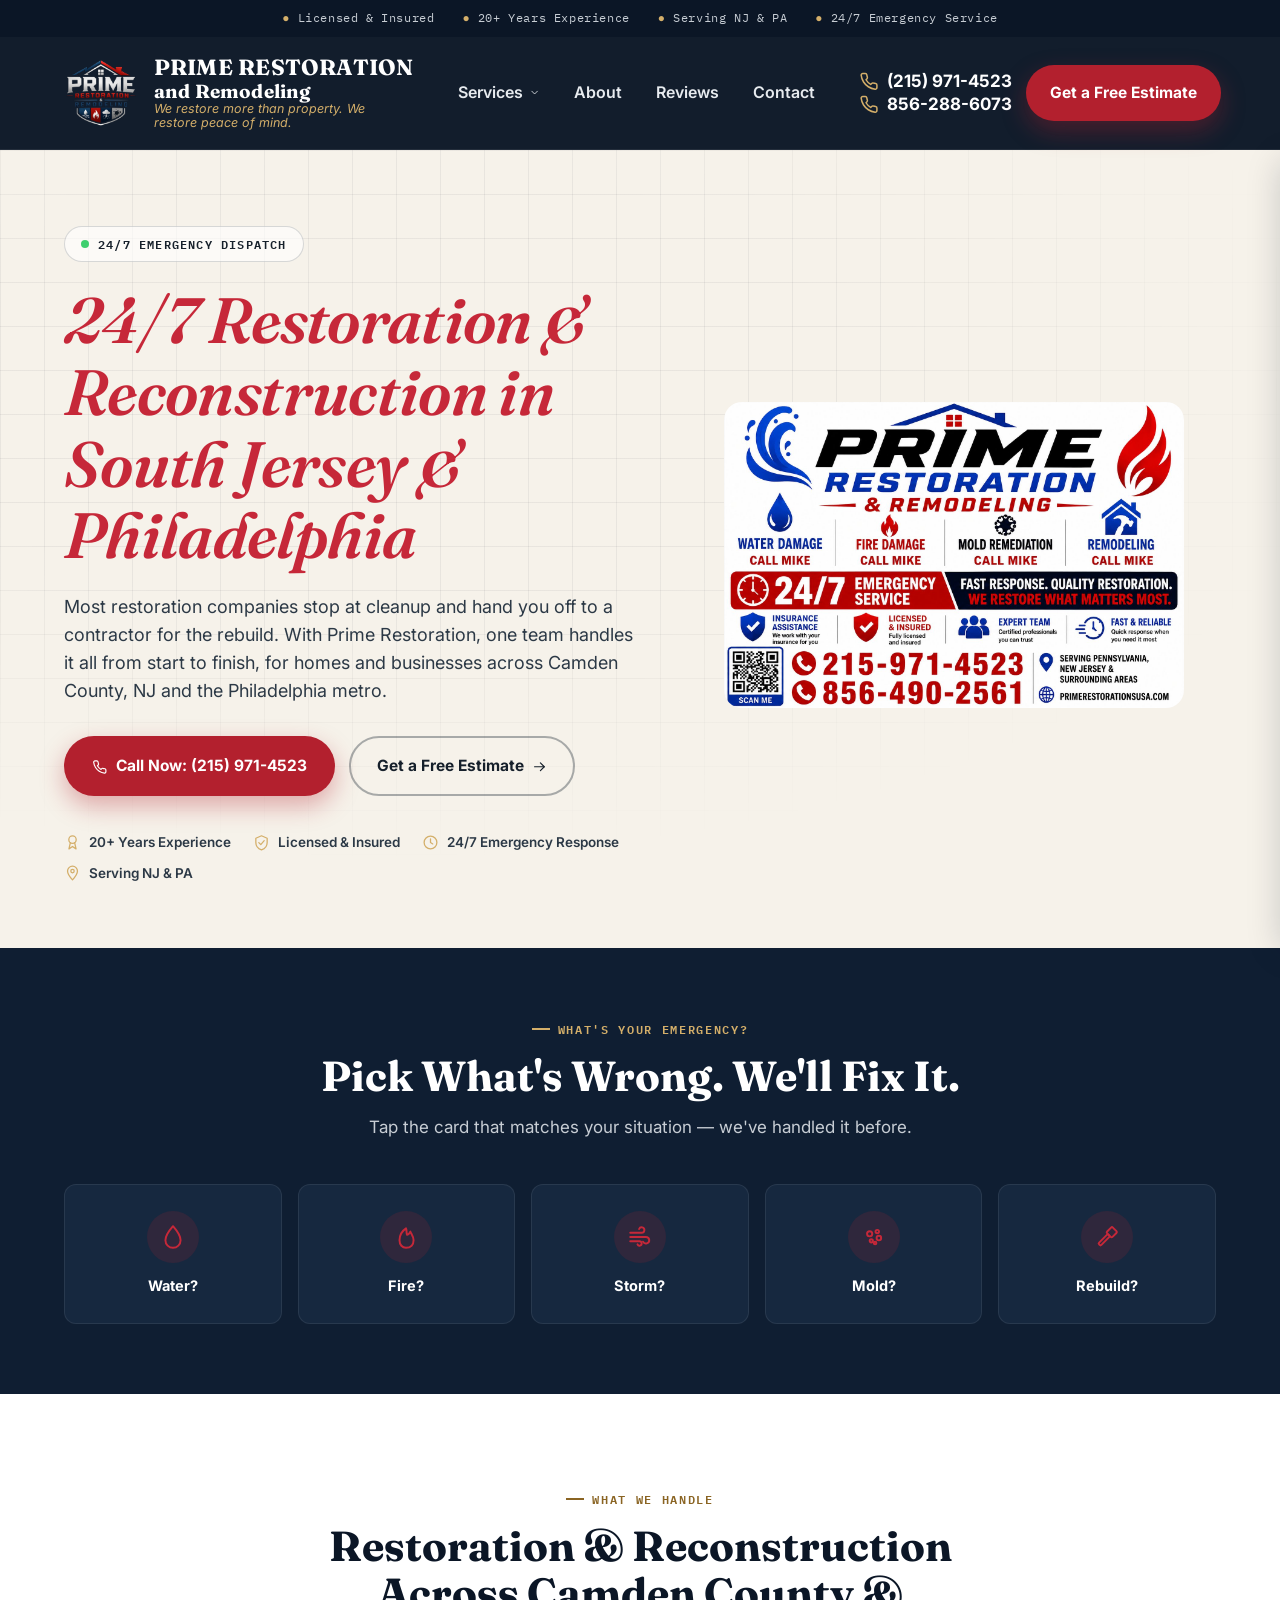
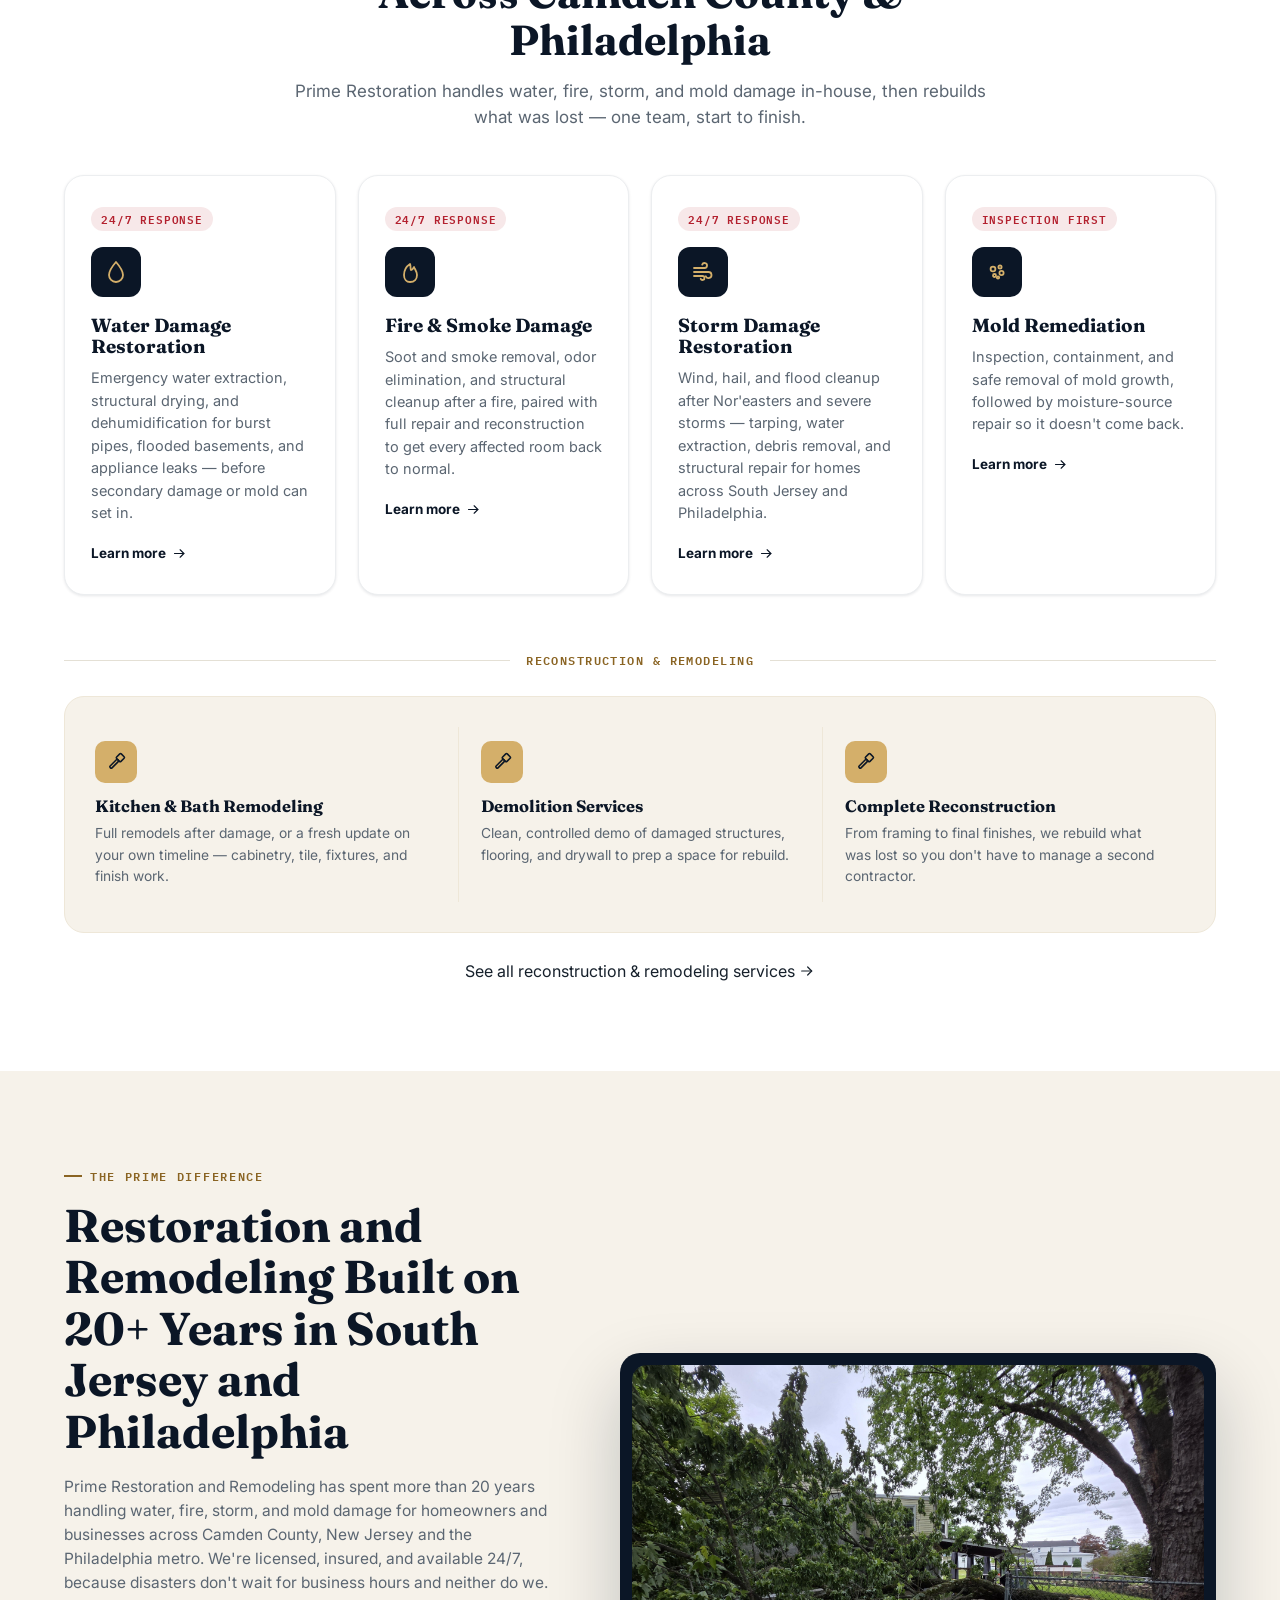
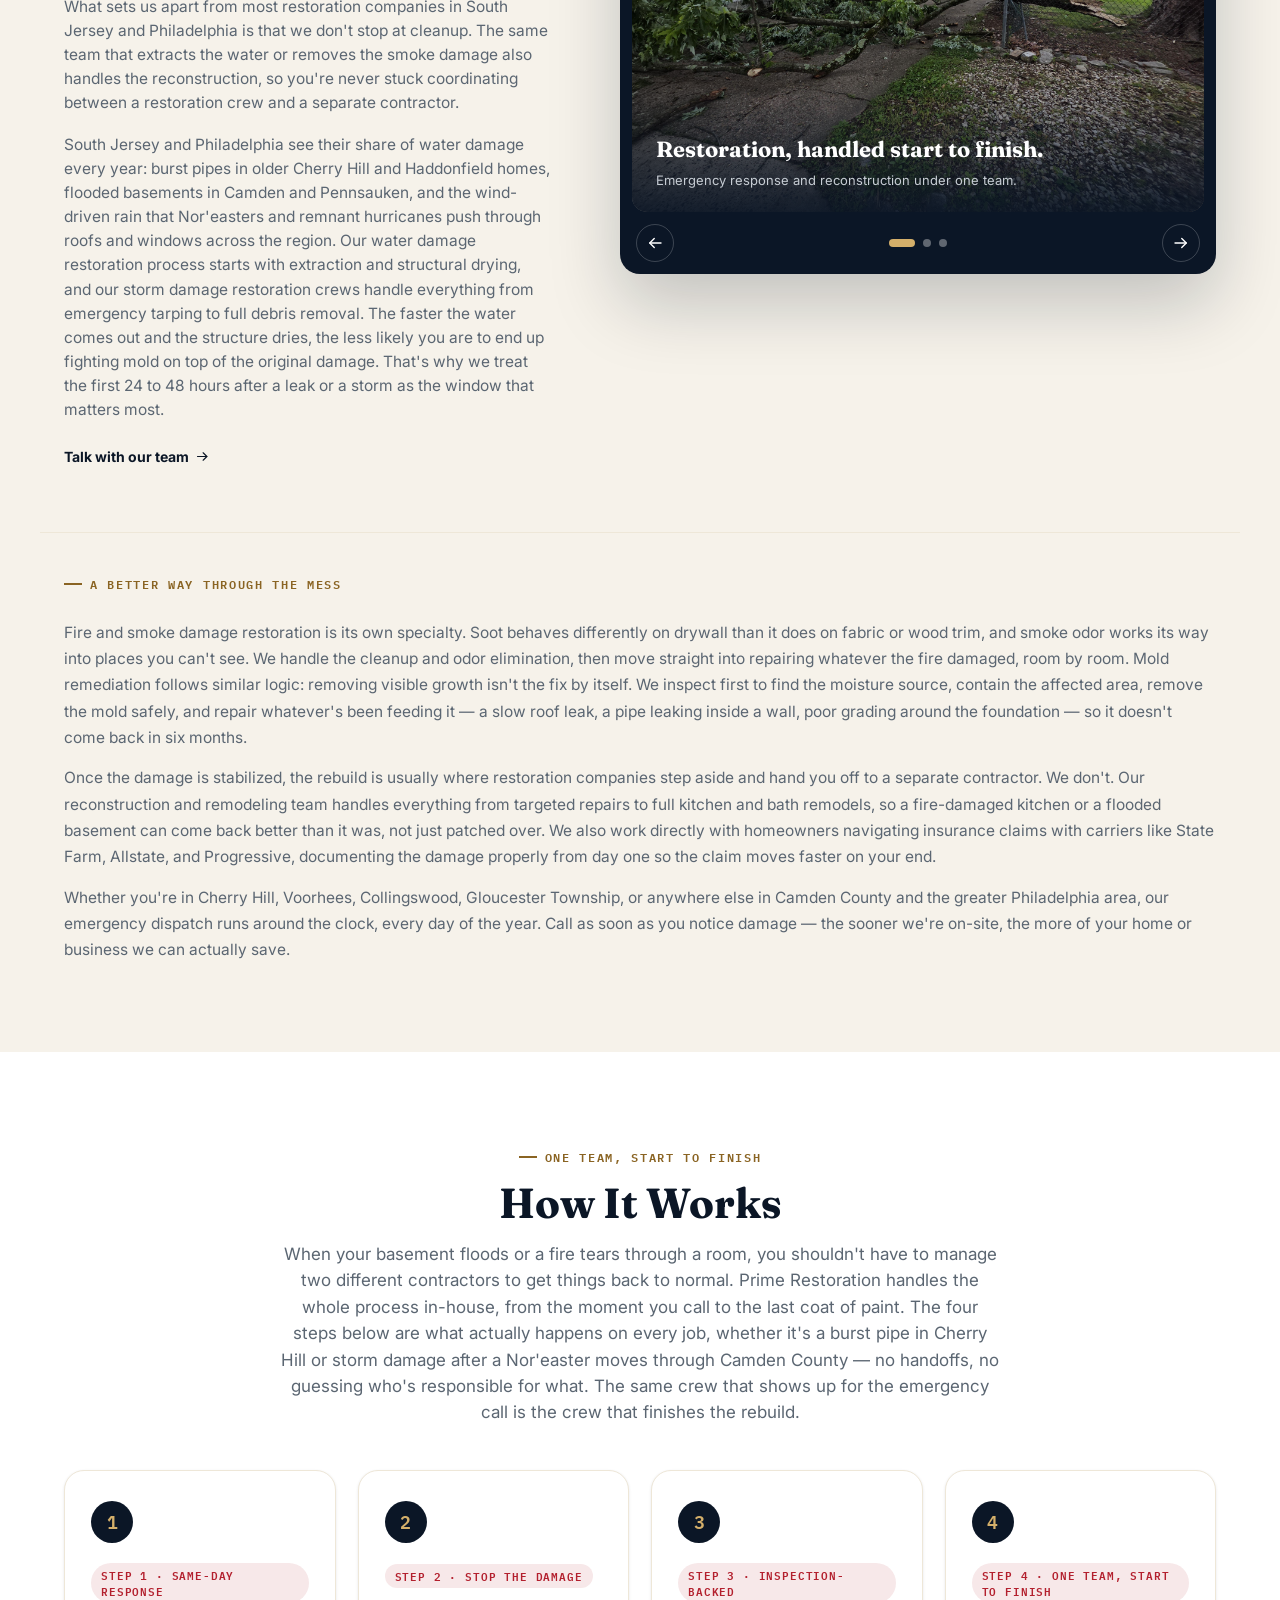
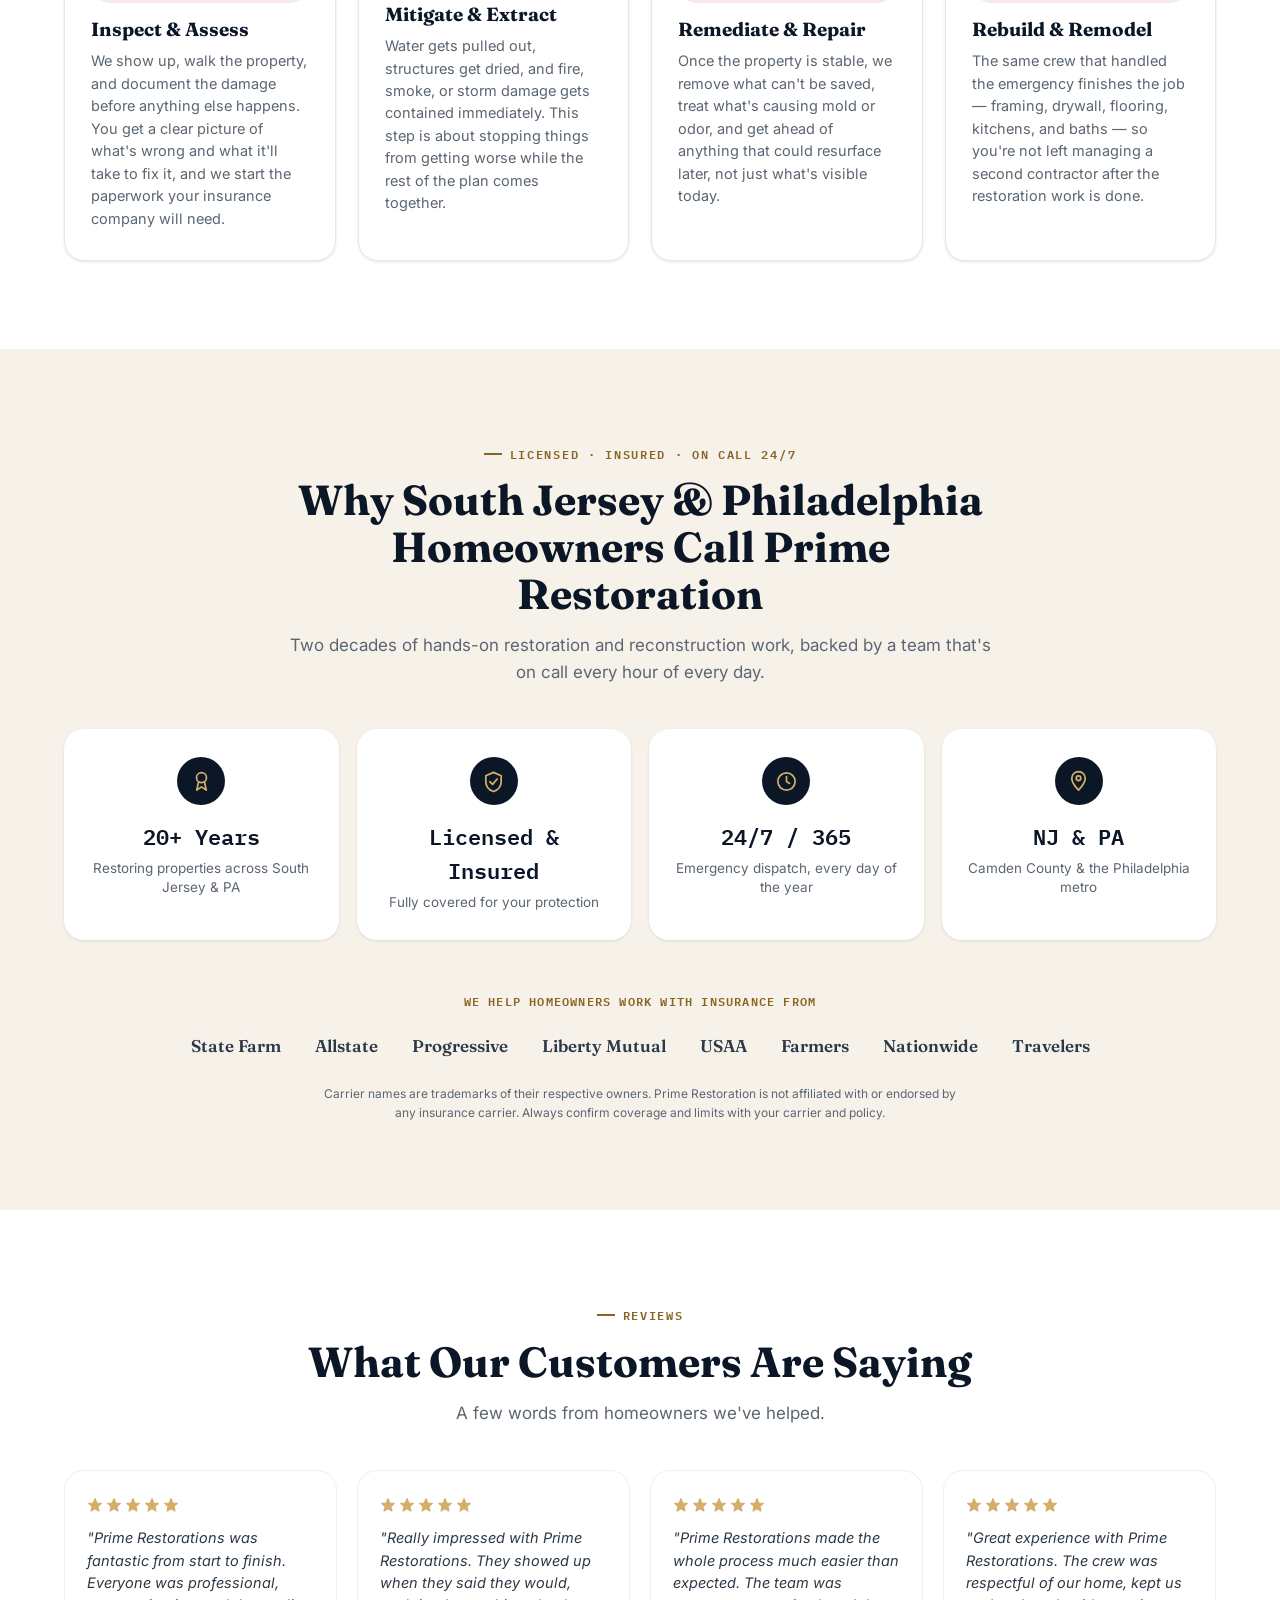
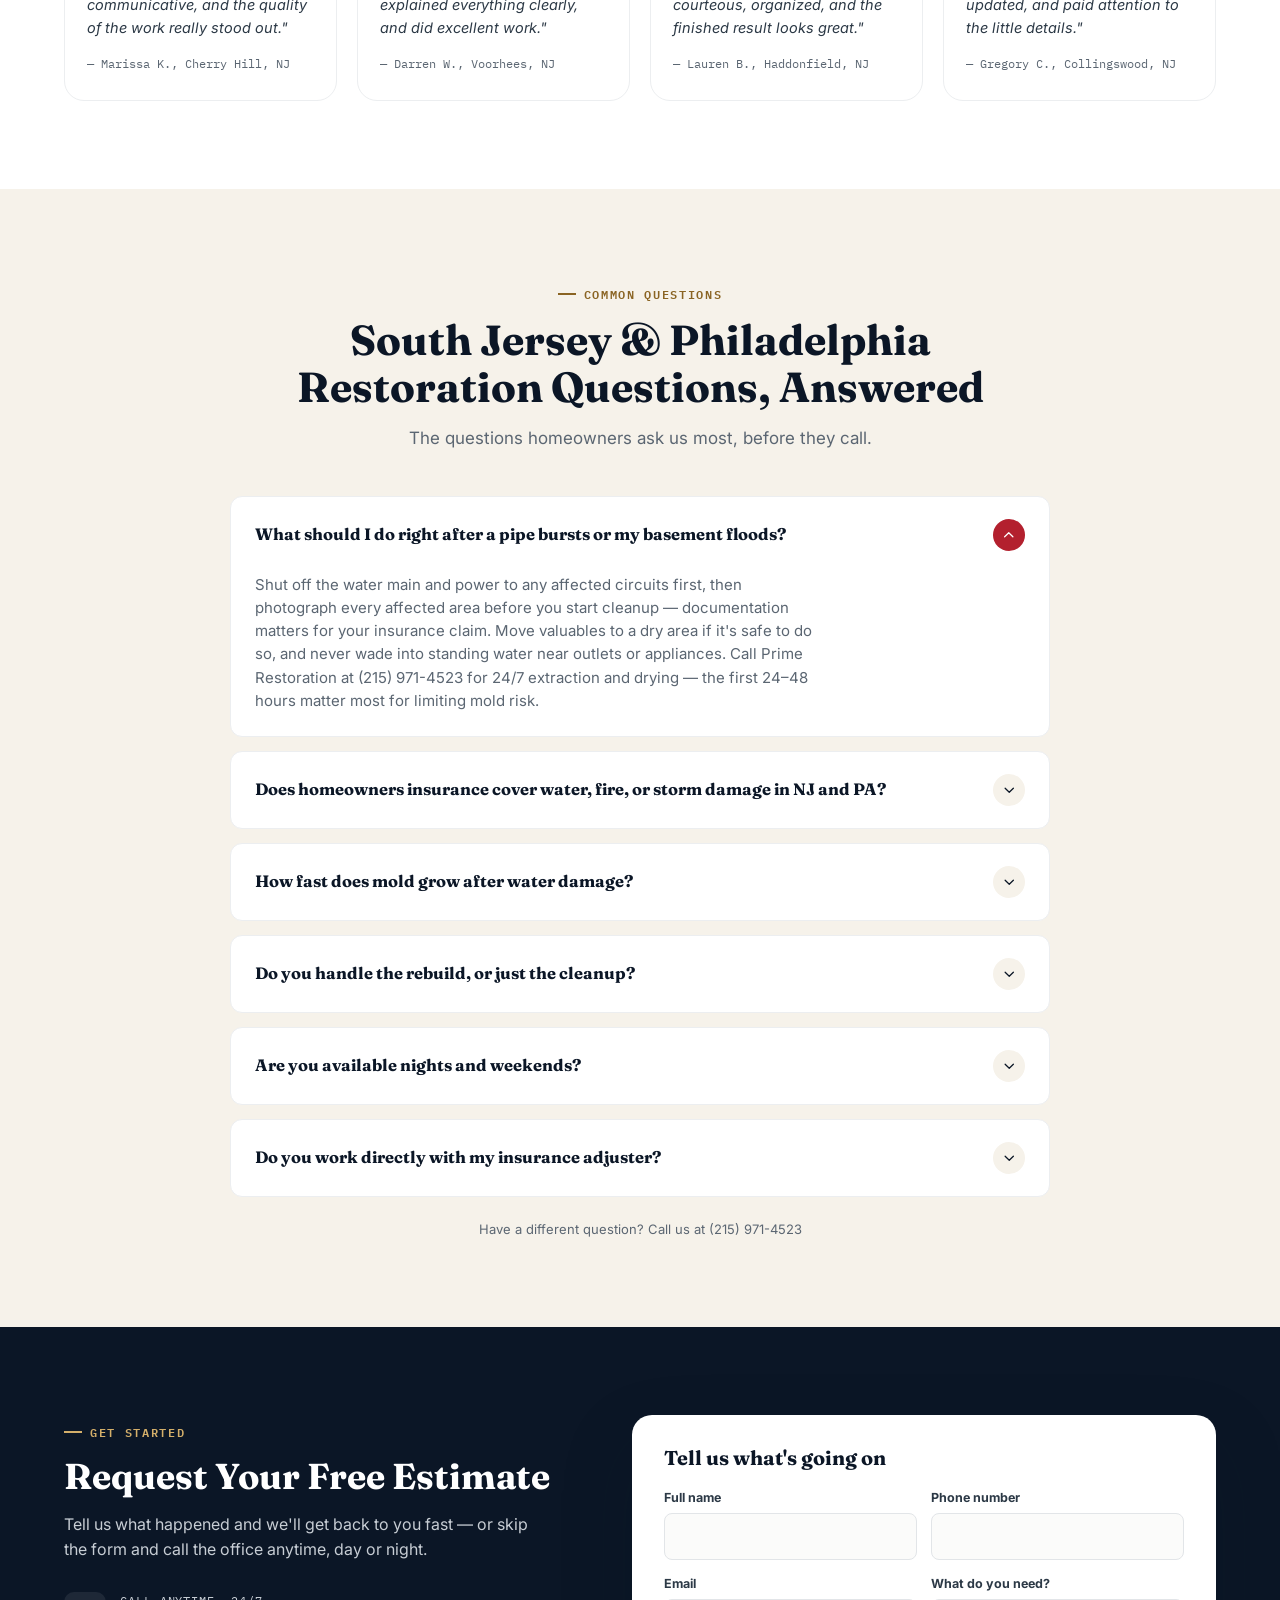
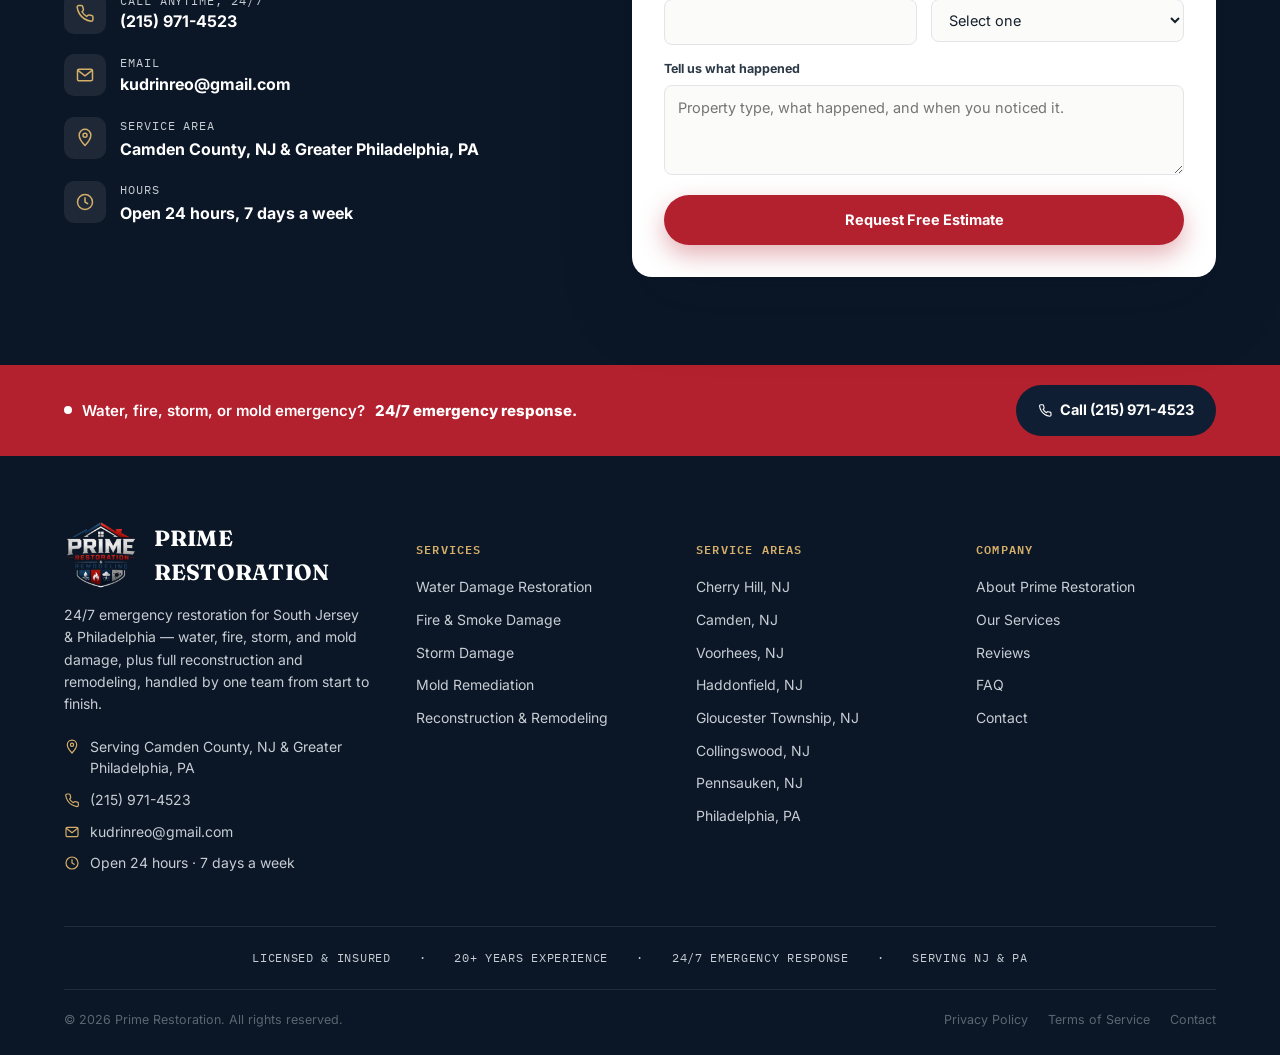
==== commit cfdc1c4e: "many improvements" ====
--- a/index.html
+++ b/index.html
@@ -86,6 +86,37 @@
 }
 </script>
 
+<script type="application/ld+json">
+{
+  "@context": "https://schema.org",
+  "@type": "HowTo",
+  "name": "How Prime Restoration Works",
+  "description": "When your basement floods or a fire tears through a room, you shouldn't have to manage two different contractors to get things back to normal. Prime Restoration handles the whole process in-house, from the moment you call to the last coat of paint. The four steps below are what actually happens on every job, whether it's a burst pipe in Cherry Hill or storm damage after a Nor'easter moves through Camden County — no handoffs, no guessing who's responsible for what. The same crew that shows up for the emergency call is the crew that finishes the rebuild.",
+  "step": [
+    {
+      "@type": "HowToStep",
+      "name": "Inspect & Assess",
+      "text": "We show up, walk the property, and document the damage before anything else happens. You get a clear picture of what's wrong and what it'll take to fix it, and we start the paperwork your insurance company will need."
+    },
+    {
+      "@type": "HowToStep",
+      "name": "Mitigate & Extract",
+      "text": "Water gets pulled out, structures get dried, and fire, smoke, or storm damage gets contained immediately. This step is about stopping things from getting worse while the rest of the plan comes together."
+    },
+    {
+      "@type": "HowToStep",
+      "name": "Remediate & Repair",
+      "text": "Once the property is stable, we remove what can't be saved, treat what's causing mold or odor, and get ahead of anything that could resurface later, not just what's visible today."
+    },
+    {
+      "@type": "HowToStep",
+      "name": "Rebuild & Remodel",
+      "text": "The same crew that handled the emergency finishes the job — framing, drywall, flooring, kitchens, and baths — so you're not left managing a second contractor after the restoration work is done."
+    }
+  ]
+}
+</script>
+
 <link rel="stylesheet" href="styles.css">
 </head>
 <body>
@@ -177,7 +208,7 @@
   <nav class="mobile-nav" id="mobile-nav" aria-label="Mobile">
     <div class="m-link">
       <button class="mobile-services-toggle" id="mobile-services-toggle" aria-expanded="false" aria-controls="mobile-submenu">
-        <span style="display:flex;align-items:center;justify-content:space-between;width:100%;">Services <svg class="icon"><use href="#i-chevron"/></svg></span>
+        <span class="mobile-services-label">Services <svg class="icon"><use href="#i-chevron"/></svg></span>
       </button>
     </div>
     <div class="mobile-submenu" id="mobile-submenu">
@@ -325,9 +356,92 @@
           <p>From framing to final finishes, we rebuild what was lost so you don't have to manage a second contractor.</p>
         </div>
       </div>
-      <div style="text-align:center; margin-top:26px;">
-        <a class="learn" style="justify-content:center;" href="reconstruction-remodeling.html">See all reconstruction &amp; remodeling services <svg class="icon"><use href="#i-arrow"/></svg></a>
-      </div>
+      <div class="service-more">
+        <a class="learn" href="reconstruction-remodeling.html">See all reconstruction &amp; remodeling services <svg class="icon"><use href="#i-arrow"/></svg></a>
+      </div>
+    </div>
+  </section>
+
+  <!-- ============================================================ OUR WORK -->
+  <section class="section work-section" id="our-work">
+    <div class="container work-grid">
+      <div class="work-copy">
+        <span class="eyebrow">The Prime Difference</span>
+        <h2>Restoration and Remodeling Built on 20+ Years in South Jersey and Philadelphia</h2>
+        <p>Prime Restoration and Remodeling has spent more than 20 years handling water, fire, storm, and mold damage for homeowners and businesses across Camden County, New Jersey and the Philadelphia metro. We're licensed, insured, and available 24/7, because disasters don't wait for business hours and neither do we. What sets us apart from most restoration companies in South Jersey and Philadelphia is that we don't stop at cleanup. The same team that extracts the water or removes the smoke damage also handles the reconstruction, so you're never stuck coordinating between a restoration crew and a separate contractor.</p>
+        <p>South Jersey and Philadelphia see their share of water damage every year: burst pipes in older Cherry Hill and Haddonfield homes, flooded basements in Camden and Pennsauken, and the wind-driven rain that Nor'easters and remnant hurricanes push through roofs and windows across the region. Our water damage restoration process starts with extraction and structural drying, and our storm damage restoration crews handle everything from emergency tarping to full debris removal. The faster the water comes out and the structure dries, the less likely you are to end up fighting mold on top of the original damage. That's why we treat the first 24 to 48 hours after a leak or a storm as the window that matters most.</p>
+        <a class="learn" href="#contact">Talk with our team <svg class="icon"><use href="#i-arrow"/></svg></a>
+      </div>
+
+      <div class="work-carousel" data-carousel aria-label="Examples of Prime Restoration work">
+        <div class="carousel-viewport">
+          <figure class="work-slide is-active">
+            <img src="images/prime-restoration-fallen-tree-cleanup.jpg" alt="Prime Restoration team working on a property" loading="lazy">
+            <figcaption><strong>Restoration, handled start to finish.</strong><span>Emergency response and reconstruction under one team.</span></figcaption>
+          </figure>
+          <figure class="work-slide">
+            <img src="images/prime-restoration-flood-repair.jpg" alt="Construction professionals working on a home" loading="lazy">
+            <figcaption><strong>Careful work in every phase.</strong><span>Clear planning, skilled trades, and attention to detail.</span></figcaption>
+          </figure>
+          <figure class="work-slide">
+            <img src="images/Prime%20restoration%20hero%20img.jpg" alt="A contractor measuring and repairing an interior space" loading="lazy">
+            <figcaption><strong>Built back better.</strong><span>Repairs that help you get comfortably back home.</span></figcaption>
+          </figure>
+        </div>
+        <div class="carousel-controls">
+          <button class="carousel-arrow" type="button" data-carousel-prev aria-label="Show previous project photo"><svg class="icon"><use href="#i-arrow"/></svg></button>
+          <div class="carousel-dots" role="tablist" aria-label="Choose a project photo">
+            <button class="carousel-dot is-active" type="button" role="tab" aria-selected="true" aria-label="Show project photo 1"></button>
+            <button class="carousel-dot" type="button" role="tab" aria-selected="false" aria-label="Show project photo 2"></button>
+            <button class="carousel-dot" type="button" role="tab" aria-selected="false" aria-label="Show project photo 3"></button>
+          </div>
+          <button class="carousel-arrow next" type="button" data-carousel-next aria-label="Show next project photo"><svg class="icon"><use href="#i-arrow"/></svg></button>
+        </div>
+      </div>
+    </div>
+    <div class="container work-details">
+      <span class="eyebrow">A Better Way Through the Mess</span>
+      <p>Fire and smoke damage restoration is its own specialty. Soot behaves differently on drywall than it does on fabric or wood trim, and smoke odor works its way into places you can't see. We handle the cleanup and odor elimination, then move straight into repairing whatever the fire damaged, room by room. Mold remediation follows similar logic: removing visible growth isn't the fix by itself. We inspect first to find the moisture source, contain the affected area, remove the mold safely, and repair whatever's been feeding it — a slow roof leak, a pipe leaking inside a wall, poor grading around the foundation — so it doesn't come back in six months.</p>
+      <p>Once the damage is stabilized, the rebuild is usually where restoration companies step aside and hand you off to a separate contractor. We don't. Our reconstruction and remodeling team handles everything from targeted repairs to full kitchen and bath remodels, so a fire-damaged kitchen or a flooded basement can come back better than it was, not just patched over. We also work directly with homeowners navigating insurance claims with carriers like State Farm, Allstate, and Progressive, documenting the damage properly from day one so the claim moves faster on your end.</p>
+      <p>Whether you're in Cherry Hill, Voorhees, Collingswood, Gloucester Township, or anywhere else in Camden County and the greater Philadelphia area, our emergency dispatch runs around the clock, every day of the year. Call as soon as you notice damage — the sooner we're on-site, the more of your home or business we can actually save.</p>
+    </div>
+  </section>
+
+  <!-- ============================================================ HOW IT WORKS -->
+  <section class="section how-it-works" id="how-it-works">
+    <div class="container">
+      <div class="section-head">
+        <span class="eyebrow">ONE TEAM, START TO FINISH</span>
+        <h2>How It Works</h2>
+        <p>When your basement floods or a fire tears through a room, you shouldn't have to manage two different contractors to get things back to normal. Prime Restoration handles the whole process in-house, from the moment you call to the last coat of paint. The four steps below are what actually happens on every job, whether it's a burst pipe in Cherry Hill or storm damage after a Nor'easter moves through Camden County — no handoffs, no guessing who's responsible for what. The same crew that shows up for the emergency call is the crew that finishes the rebuild.</p>
+      </div>
+
+      <ol class="process-grid">
+        <li class="process-card">
+          <span class="process-number" aria-hidden="true">1</span>
+          <span class="svc-badge">STEP 1 · SAME-DAY RESPONSE</span>
+          <h3>Inspect &amp; Assess</h3>
+          <p>We show up, walk the property, and document the damage before anything else happens. You get a clear picture of what's wrong and what it'll take to fix it, and we start the paperwork your insurance company will need.</p>
+        </li>
+        <li class="process-card">
+          <span class="process-number" aria-hidden="true">2</span>
+          <span class="svc-badge">STEP 2 · STOP THE DAMAGE</span>
+          <h3>Mitigate &amp; Extract</h3>
+          <p>Water gets pulled out, structures get dried, and fire, smoke, or storm damage gets contained immediately. This step is about stopping things from getting worse while the rest of the plan comes together.</p>
+        </li>
+        <li class="process-card">
+          <span class="process-number" aria-hidden="true">3</span>
+          <span class="svc-badge">STEP 3 · INSPECTION-BACKED</span>
+          <h3>Remediate &amp; Repair</h3>
+          <p>Once the property is stable, we remove what can't be saved, treat what's causing mold or odor, and get ahead of anything that could resurface later, not just what's visible today.</p>
+        </li>
+        <li class="process-card">
+          <span class="process-number" aria-hidden="true">4</span>
+          <span class="svc-badge">STEP 4 · ONE TEAM, START TO FINISH</span>
+          <h3>Rebuild &amp; Remodel</h3>
+          <p>The same crew that handled the emergency finishes the job — framing, drywall, flooring, kitchens, and baths — so you're not left managing a second contractor after the restoration work is done.</p>
+        </li>
+      </ol>
     </div>
   </section>
 
@@ -423,7 +537,7 @@
   </section>
 
   <!-- ============================================================ FAQ -->
-  <section class="section" style="background:var(--ivory-100);" id="faq">
+  <section class="section faq-section" id="faq">
     <div class="container">
       <div class="section-head">
         <span class="eyebrow">Common Questions</span>
@@ -572,7 +686,7 @@
       <div class="footer-brand">
         <a href="index.html" class="brand" aria-label="Prime Restoration home">
           <img src="images/prime-restoration-logo.png" alt="Prime Restoration logo" width="40" height="40">
-          <span class="brand-name" style="color:#fff;">PRIME RESTORATION</span>
+          <span class="brand-name footer-brand-name">PRIME RESTORATION</span>
         </a>
         <p>24/7 emergency restoration for South Jersey &amp; Philadelphia — water, fire, storm, and mold damage, plus full reconstruction and remodeling, handled by one team from start to finish.</p>
         <ul class="foot-contact">
@@ -639,5 +753,52 @@
 </footer>
 
 <script src="main.js" defer></script>
+<script>
+(function(){
+  "use strict";
+  var carousel = document.querySelector('[data-carousel]');
+  if (!carousel) return;
+
+  var slides = Array.prototype.slice.call(carousel.querySelectorAll('.work-slide'));
+  var dots = Array.prototype.slice.call(carousel.querySelectorAll('.carousel-dot'));
+  var current = 0;
+  var timer;
+
+  var showSlide = function(index){
+    current = (index + slides.length) % slides.length;
+    slides.forEach(function(slide, slideIndex){
+      slide.classList.toggle('is-active', slideIndex === current);
+      slide.setAttribute('aria-hidden', slideIndex === current ? 'false' : 'true');
+    });
+    dots.forEach(function(dot, dotIndex){
+      var active = dotIndex === current;
+      dot.classList.toggle('is-active', active);
+      dot.setAttribute('aria-selected', active ? 'true' : 'false');
+    });
+  };
+  var startAutoplay = function(){
+    window.clearInterval(timer);
+    timer = window.setInterval(function(){ showSlide(current + 1); }, 6000);
+  };
+
+  carousel.querySelector('[data-carousel-prev]').addEventListener('click', function(){ showSlide(current - 1); startAutoplay(); });
+  carousel.querySelector('[data-carousel-next]').addEventListener('click', function(){ showSlide(current + 1); startAutoplay(); });
+  dots.forEach(function(dot, dotIndex){
+    dot.addEventListener('click', function(){ showSlide(dotIndex); startAutoplay(); });
+  });
+  carousel.addEventListener('mouseenter', function(){ window.clearInterval(timer); });
+  carousel.addEventListener('mouseleave', startAutoplay);
+  carousel.addEventListener('focusin', function(){ window.clearInterval(timer); });
+  carousel.addEventListener('focusout', function(event){
+    if (!carousel.contains(event.relatedTarget)) startAutoplay();
+  });
+  carousel.addEventListener('keydown', function(event){
+    if (event.key === 'ArrowLeft') { showSlide(current - 1); startAutoplay(); }
+    if (event.key === 'ArrowRight') { showSlide(current + 1); startAutoplay(); }
+  });
+  showSlide(0);
+  if (!window.matchMedia('(prefers-reduced-motion: reduce)').matches) startAutoplay();
+})();
+</script>
 </body>
 </html>
--- a/css/style.css
+++ b/css/style.css
@@ -17,6 +17,7 @@
   --slate-300:#c7cdd4;
   --bronze-700:#8a6423;
   --gold-400:#d4af6a;
+  --hero-bg:#f6f2ea;
   --white:#ffffff;
 
   --font-display:'Fraunces', ui-serif, Georgia, serif;
@@ -204,6 +205,7 @@
 .mobile-nav a{color:var(--navy-950); font-weight:600; font-size:17px;}
 .mobile-nav .m-link{display:flex; align-items:center; justify-content:space-between; width:100%; padding:16px 4px; border-bottom:1px solid rgba(11,22,38,.08); box-sizing:border-box;}
 .mobile-services-toggle{width:100%; max-width:100%; background:transparent; border:0; padding-left:0; text-align:left; color:var(--navy-950); font:inherit; font-weight:600; font-size:17px;}
+.mobile-services-label{display:flex; align-items:center; justify-content:space-between; width:100%;}
 .mobile-services-toggle .icon{transition:transform .2s ease; color:var(--red-700);}
 .mobile-services-toggle[aria-expanded="true"] .icon{transform:rotate(180deg);}
 .mobile-submenu{max-height:0; overflow:hidden; transition:max-height .25s ease;}
@@ -222,19 +224,35 @@
   .hamburger{display:inline-flex;}
   .header-actions .btn-red{display:none;}
 }
+@media (min-width:981px){
+  :root{--header-h:112px;}
+  .header-inner{gap:28px;}
+  .brand{gap:16px;}
+  .brand img{height:70px;}
+  .brand-name{font-size:22px;}
+  .brand-subname{font-size:19px;}
+  .brand-tag{font-size:12.5px; max-width:250px;}
+  .nav-link, #services-dd-btn{font-size:16px; padding:12px 16px;}
+  .dropdown-panel a{font-size:15.5px;}
+  .dropdown-panel .dd-sub{font-size:13.5px;}
+  .header-phone{font-size:17px;}
+  .header-phone-secondary{font-size:17px;}
+  .header-phone .icon{width:20px; height:20px;}
+  .header-actions .btn{font-size:15.5px; padding:14px 22px;}
+}
 
 /* ==========================================================================
    HERO
    ========================================================================== */
 .hero{
-  position:relative; background:var(--navy-950); color:#fff; overflow:hidden;
+  position:relative; background:var(--hero-bg); color:var(--ink-900); overflow:hidden;
   padding:76px 0 64px;
 }
 .hero::before{
   content:""; position:absolute; inset:0;
   background-image:
-    linear-gradient(rgba(255,255,255,.05) 1px, transparent 1px),
-    linear-gradient(90deg, rgba(255,255,255,.05) 1px, transparent 1px);
+    linear-gradient(rgba(22,32,43,.06) 1px, transparent 1px),
+    linear-gradient(90deg, rgba(22,32,43,.06) 1px, transparent 1px);
   background-size:44px 44px;
   mask-image:radial-gradient(ellipse 90% 70% at 30% 30%, #000 40%, transparent 85%);
   pointer-events:none;
@@ -245,8 +263,8 @@
 @media (max-width:768px){ .hero-inner{grid-template-columns:repeat(1,1fr);} }
 
 .hero-badge{
-  display:inline-flex; align-items:center; gap:9px; background:rgba(255,255,255,.07);
-  border:1px solid rgba(255,255,255,.16); padding:8px 16px; border-radius:999px;
+  display:inline-flex; align-items:center; gap:9px; background:rgba(255,255,255,.62);
+  border:1px solid rgba(22,32,43,.16); padding:8px 16px; border-radius:999px;
   font-family:var(--font-mono); font-size:12px; letter-spacing:.1em; text-transform:uppercase; font-weight:600;
 }
 .pulse-dot{width:8px; height:8px; border-radius:50%; background:#3ecf6e; box-shadow:0 0 0 0 rgba(62,207,110,.6); animation:pulse 2s infinite;}
@@ -264,16 +282,18 @@
   font-style:italic; color:var(--red-600); font-weight:600;
   display:block;
 }
-.hero-sub{margin-top:22px; font-size:18px; color:var(--slate-300); max-width:52ch;}
+.hero-sub{margin-top:22px; font-size:18px; color:var(--ink-700); max-width:52ch;}
 .hero-cta{display:flex; flex-wrap:wrap; gap:14px; margin-top:32px;}
 .hero-cta .btn{padding:16px 26px; font-size:15.5px;}
 .hero-chips{display:flex; flex-wrap:wrap; gap:10px 22px; margin-top:36px;}
-.hero-chip{display:flex; align-items:center; gap:8px; font-size:13.5px; font-weight:600; color:var(--slate-300);}
+.hero-chip{display:flex; align-items:center; gap:8px; font-size:13.5px; font-weight:600; color:var(--ink-700);}
 .hero-chip .icon{color:var(--gold-400); width:17px; height:17px;}
+.hero .btn-outline-light{border-color:rgba(22,32,43,.35); color:var(--ink-900);}
+.hero .btn-outline-light:hover{border-color:var(--ink-900); background:rgba(22,32,43,.06);}
 
 /* Hero signature graphic */
-.hero-art{position:relative; display:flex; align-items:center; justify-content:center;}
-.hero-art .hero-image{width:100%; height:auto; max-width:460px; display:block; border-radius:18px; box-shadow:0 18px 36px rgba(11,22,38,.28);}
+.hero-art{position:relative; display:flex; align-items:center; justify-content:center; width:min(100%,460px); margin-inline:auto; overflow:hidden; border-radius:18px;}
+.hero-art .hero-image{width:100%; height:auto; max-width:460px; display:block; border-radius:18px; box-shadow:0 18px 36px rgba(11,22,38,.28); transform:scale(1.01);}
 .scan-line{animation:scan 4.5s ease-in-out infinite;}
 @keyframes scan{
   0%{transform:translateY(-92px); opacity:0;}
@@ -283,10 +303,11 @@
   100%{transform:translateY(-92px); opacity:0;}
 }
 @media (max-width:768px){
-  .hero-art{margin-top:10px;}
+  .hero-art{width:min(100%,420px); margin-top:10px;}
   .hero-art .hero-image{max-width:420px;}
 }
 @media (max-width:560px){
+  .hero-art{width:100%;}
   .hero-art .hero-image{max-width:100%;}
 }
 
@@ -370,6 +391,54 @@
   .rebuild-item:first-child{border-top:0; padding-top:0;}
 }
 @media (max-width:560px){ .services-grid{grid-template-columns:1fr;} }
+.service-more{text-align:center; margin-top:26px;}
+.service-more .learn{justify-content:center;}
+
+/* ========================================================================
+  HOW IT WORKS
+  ======================================================================== */
+.process-grid{display:grid; grid-template-columns:1fr; gap:22px; margin:0; padding:0; list-style:none; counter-reset:process-step;}
+.process-card{position:relative; background:var(--white); border:1px solid var(--ivory-200); border-radius:var(--radius-lg); padding:30px 26px; box-shadow:var(--shadow-sm); transition:box-shadow .18s ease, transform .18s ease;}
+.process-card:hover{box-shadow:var(--shadow-md); transform:translateY(-4px);}
+.process-number{display:flex; align-items:center; justify-content:center; width:42px; height:42px; margin-bottom:20px; border-radius:50%; background:var(--navy-950); color:var(--gold-400); font-family:var(--font-mono); font-size:18px; font-weight:600;}
+.process-card .svc-badge{margin-bottom:16px;}
+.process-card h3{font-size:19px;}
+.process-card p{margin-top:10px; color:var(--slate-500); font-size:14.5px;}
+@media (min-width:981px){ .process-grid{grid-template-columns:repeat(4,1fr);} }
+@media (min-width:561px) and (max-width:980px){ .process-grid{grid-template-columns:repeat(2,1fr);} }
+
+/* ========================================================================
+  OUR WORK CAROUSEL
+  ======================================================================== */
+.work-section{background:var(--ivory-100);}
+.work-grid{display:grid; grid-template-columns:minmax(0,.9fr) minmax(0,1.1fr); gap:68px; align-items:center;}
+.work-copy h2{font-size:clamp(30px,3.8vw,46px); margin-top:14px; max-width:15ch;}
+.work-copy p{margin-top:18px; color:var(--slate-500); font-size:15.5px; max-width:58ch;}
+.work-copy .learn{display:inline-flex; align-items:center; gap:6px; margin-top:24px; color:var(--navy-950); font-size:14px; font-weight:700;}
+.work-copy .learn .icon{width:15px; height:15px; transition:transform .15s ease;}
+.work-copy .learn:hover .icon{transform:translateX(4px);}
+.work-details{margin-top:64px; padding-top:34px; border-top:1px solid var(--ivory-200);}
+.work-details .eyebrow{margin-bottom:12px;}
+.work-details p{margin-top:14px; color:var(--slate-500); font-size:15.5px; line-height:1.7;}
+.work-carousel{min-width:0; background:var(--navy-950); padding:12px; border-radius:var(--radius-lg); box-shadow:var(--shadow-lg);}
+.carousel-viewport{position:relative; aspect-ratio:1.28; overflow:hidden; border-radius:calc(var(--radius-lg) - 5px); background:var(--navy-800);}
+.work-slide{position:absolute; inset:0; margin:0; opacity:0; visibility:hidden; transform:scale(1.025); transition:opacity .45s ease, transform .65s ease, visibility .45s;}
+.work-slide.is-active{opacity:1; visibility:visible; transform:scale(1);}
+.work-slide img{width:100%; height:100%; object-fit:cover;}
+.work-slide figcaption{position:absolute; left:0; right:0; bottom:0; display:flex; flex-direction:column; gap:4px; padding:48px 24px 22px; color:#fff; background:linear-gradient(transparent,rgba(11,22,38,.9));}
+.work-slide figcaption strong{font-family:var(--font-display); font-size:22px;}
+.work-slide figcaption span{font-size:13px; color:var(--slate-300);}
+.carousel-controls{display:flex; align-items:center; justify-content:space-between; gap:18px; padding:12px 4px 0;}
+.carousel-arrow{width:38px; height:38px; flex:0 0 38px; display:flex; align-items:center; justify-content:center; border:1px solid rgba(255,255,255,.2); border-radius:50%; background:transparent; color:#fff;}
+.carousel-arrow:hover{background:var(--red-700); border-color:var(--red-700);}
+.carousel-arrow .icon{width:18px; height:18px;}
+.carousel-arrow:not(.next) .icon{transform:rotate(180deg);}
+.carousel-dots{display:flex; align-items:center; justify-content:center; gap:8px;}
+.carousel-dot{width:8px; height:8px; padding:0; border:0; border-radius:50%; background:rgba(255,255,255,.35); transition:width .2s ease, border-radius .2s ease, background .2s ease;}
+.carousel-dot.is-active{width:26px; border-radius:999px; background:var(--gold-400);}
+.carousel-arrow:focus-visible,.carousel-dot:focus-visible{outline-color:var(--gold-400);}
+@media (max-width:900px){ .work-grid{grid-template-columns:1fr; gap:38px;} .work-copy h2{max-width:22ch;} .work-details{margin-top:48px;} }
+@media (max-width:560px){ .work-slide figcaption{padding:42px 16px 16px;} .work-slide figcaption strong{font-size:19px;} .work-slide figcaption span{font-size:12px;} }
 
 /* ==========================================================================
    CREDENTIALS
@@ -400,7 +469,7 @@
   border:1px solid #eceef0; border-radius:var(--radius-lg); padding:26px 22px; background:#fff;
 }
 .review-stars{display:flex; gap:3px; color:var(--gold-400); margin-bottom:14px;}
-.review-stars .icon{width:16px; height:16px;}
+.review-stars .icon{width:16px; height:16px; fill:currentColor;}
 .review-card p{font-size:14.5px; color:var(--ink-700); font-style:italic;}
 .review-card .who{margin-top:16px; font-family:var(--font-mono); font-size:12px; color:var(--slate-500); font-style:normal;}
 @media (max-width:980px){ .reviews-grid{grid-template-columns:repeat(2,1fr);} }
@@ -410,6 +479,7 @@
    FAQ
    ========================================================================== */
 .faq-wrap{max-width:820px; margin:0 auto;}
+.faq-section{background:var(--ivory-100);}
 .faq-item{background:#fff; border:1px solid #eceef0; border-radius:var(--radius-md); margin-bottom:14px; overflow:hidden;}
 .faq-q{
   width:100%; display:flex; align-items:center; justify-content:space-between; gap:16px;
@@ -480,6 +550,7 @@
 .site-footer{background:var(--navy-950); color:var(--slate-300); padding:64px 0 0;}
 .footer-grid{display:grid; grid-template-columns:1.3fr 1fr 1fr 1fr; gap:40px;}
 .footer-brand .brand{margin-bottom:14px;}
+.footer-brand-name{color:var(--white);}
 .footer-brand p{font-size:14px; line-height:1.6; max-width:34ch;}
 .footer-brand .foot-contact{margin-top:20px; display:flex; flex-direction:column; gap:10px; font-size:14px;}
 .footer-brand .foot-contact a:hover{color:#fff;}
@@ -545,6 +616,16 @@
 .page-hero .hero-cta{display:flex; flex-wrap:wrap; gap:14px; margin-top:30px;}
 .page-hero .hero-chips{display:flex; flex-wrap:wrap; gap:10px 22px; margin-top:28px;}
 
+/* ========================================================================
+  SERVICE PAGE INTRO SECTIONS
+  ======================================================================== */
+.service-intro .container{max-width:900px;}
+.service-intro h2{font-size:clamp(28px,3.6vw,42px); margin-top:14px; max-width:24ch;}
+.service-intro p{margin-top:18px; color:var(--ink-700); font-size:16.5px; line-height:1.75;}
+.subpage-section-heading{margin-top:14px; font-size:clamp(24px,3vw,32px);}
+.includes-grid-spaced{margin-top:28px;}
+.ivory-section{background:var(--ivory-100);}
+
 /* includes checklist */
 .includes-grid{display:grid; grid-template-columns:repeat(2,1fr); gap:14px 30px;}
 .includes-item{display:flex; align-items:flex-start; gap:12px; font-size:15px; color:var(--ink-700);}
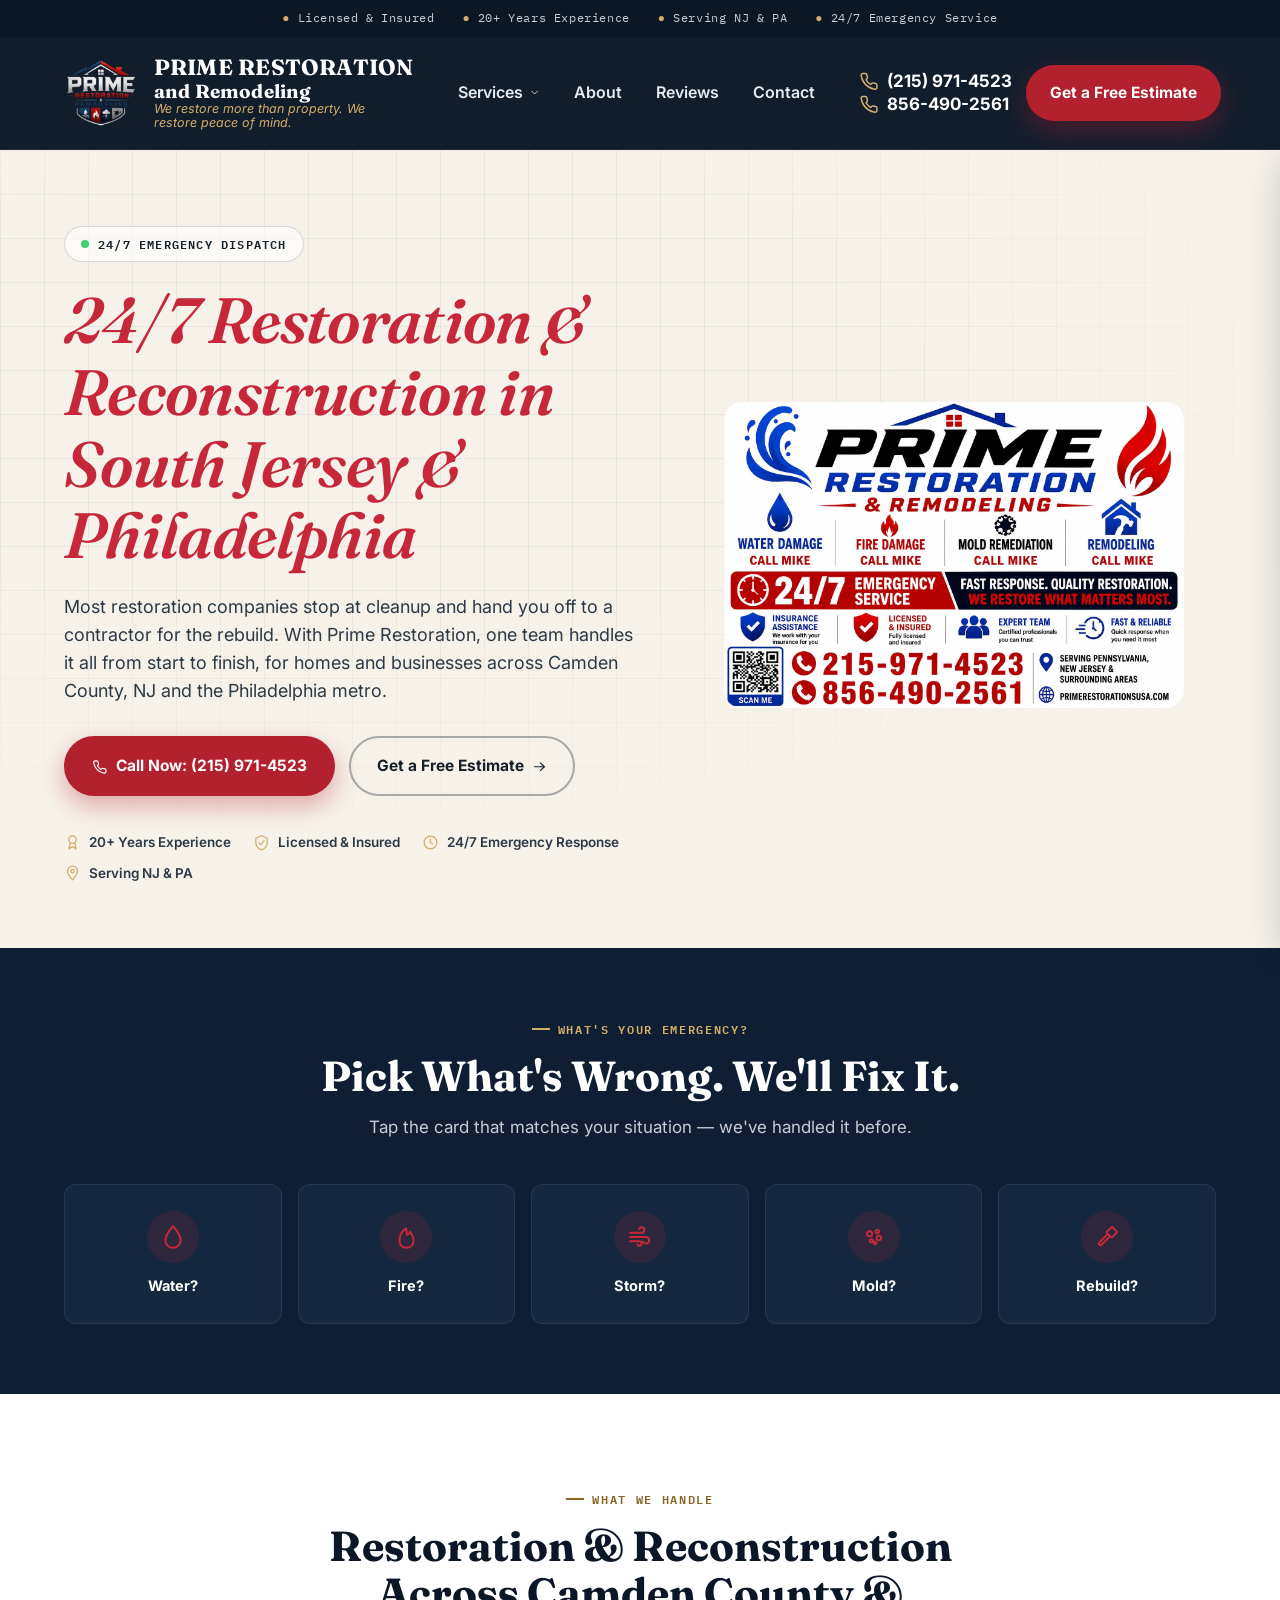
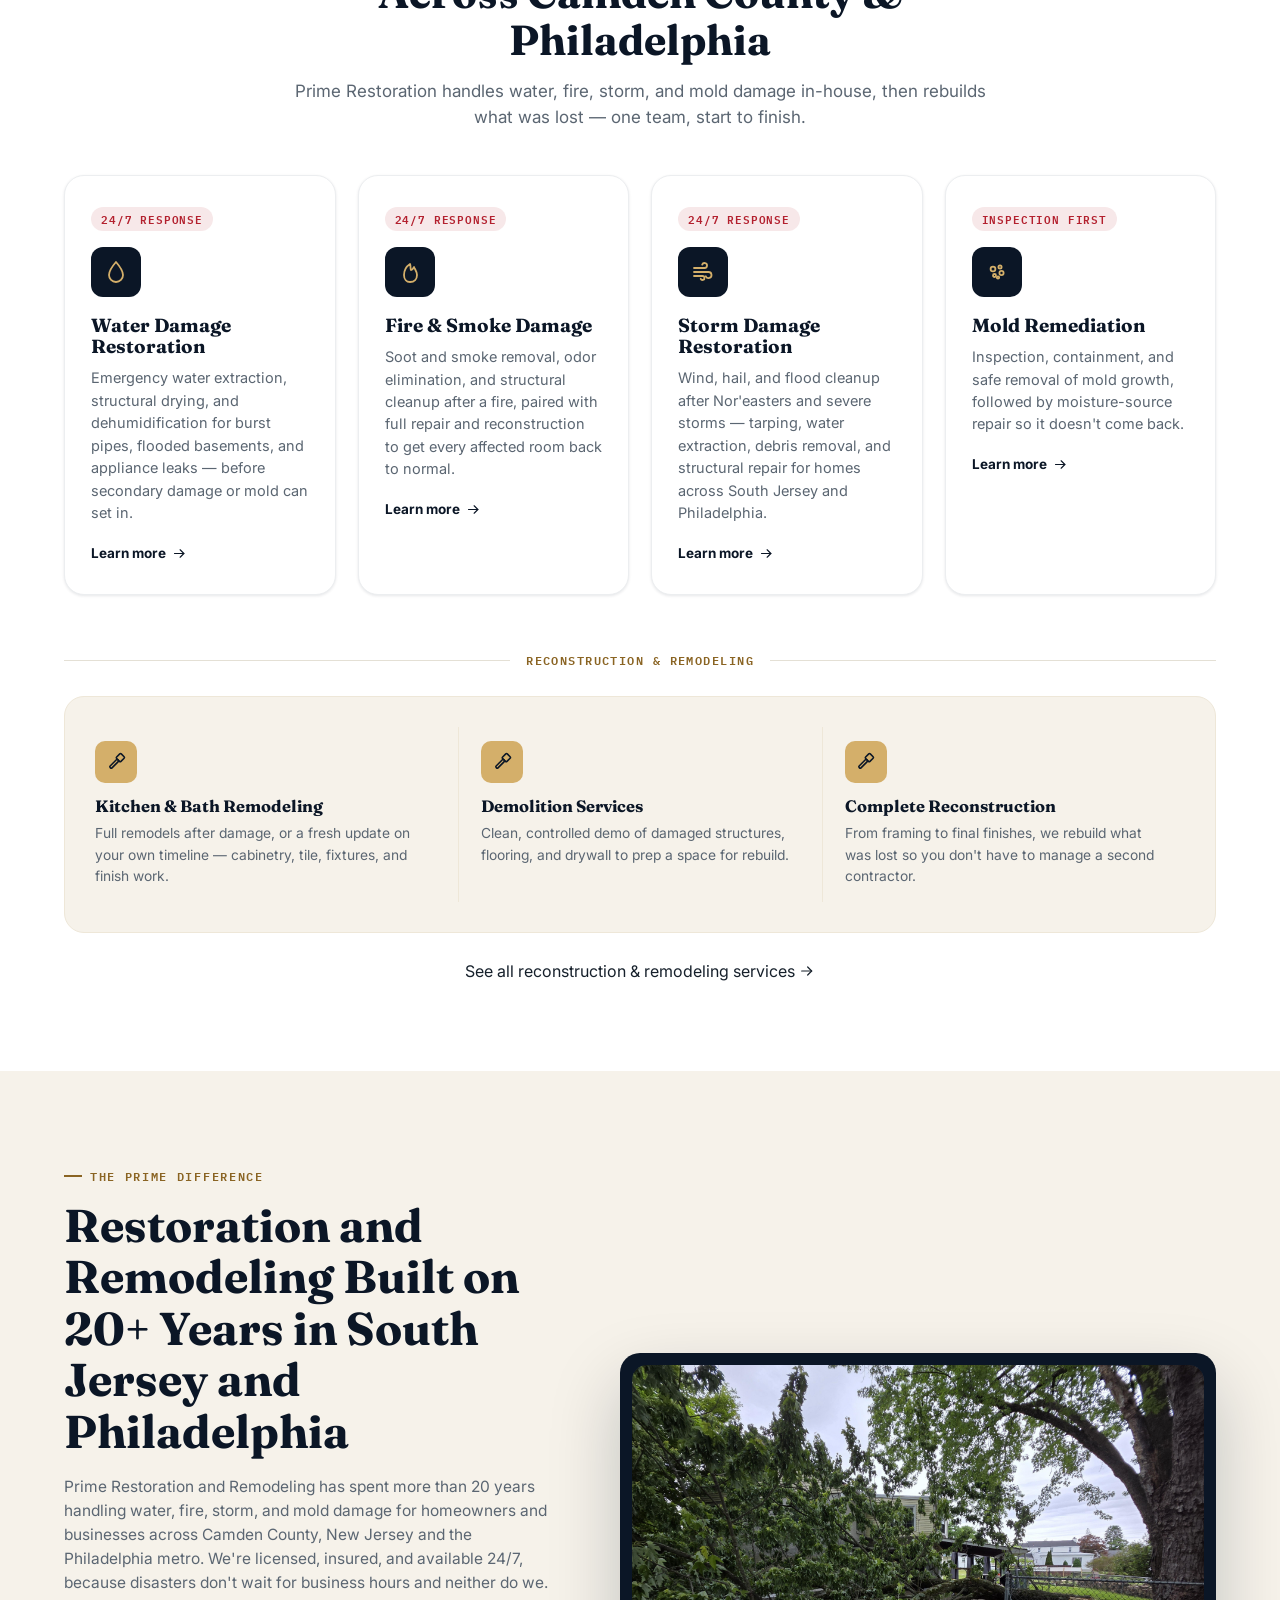
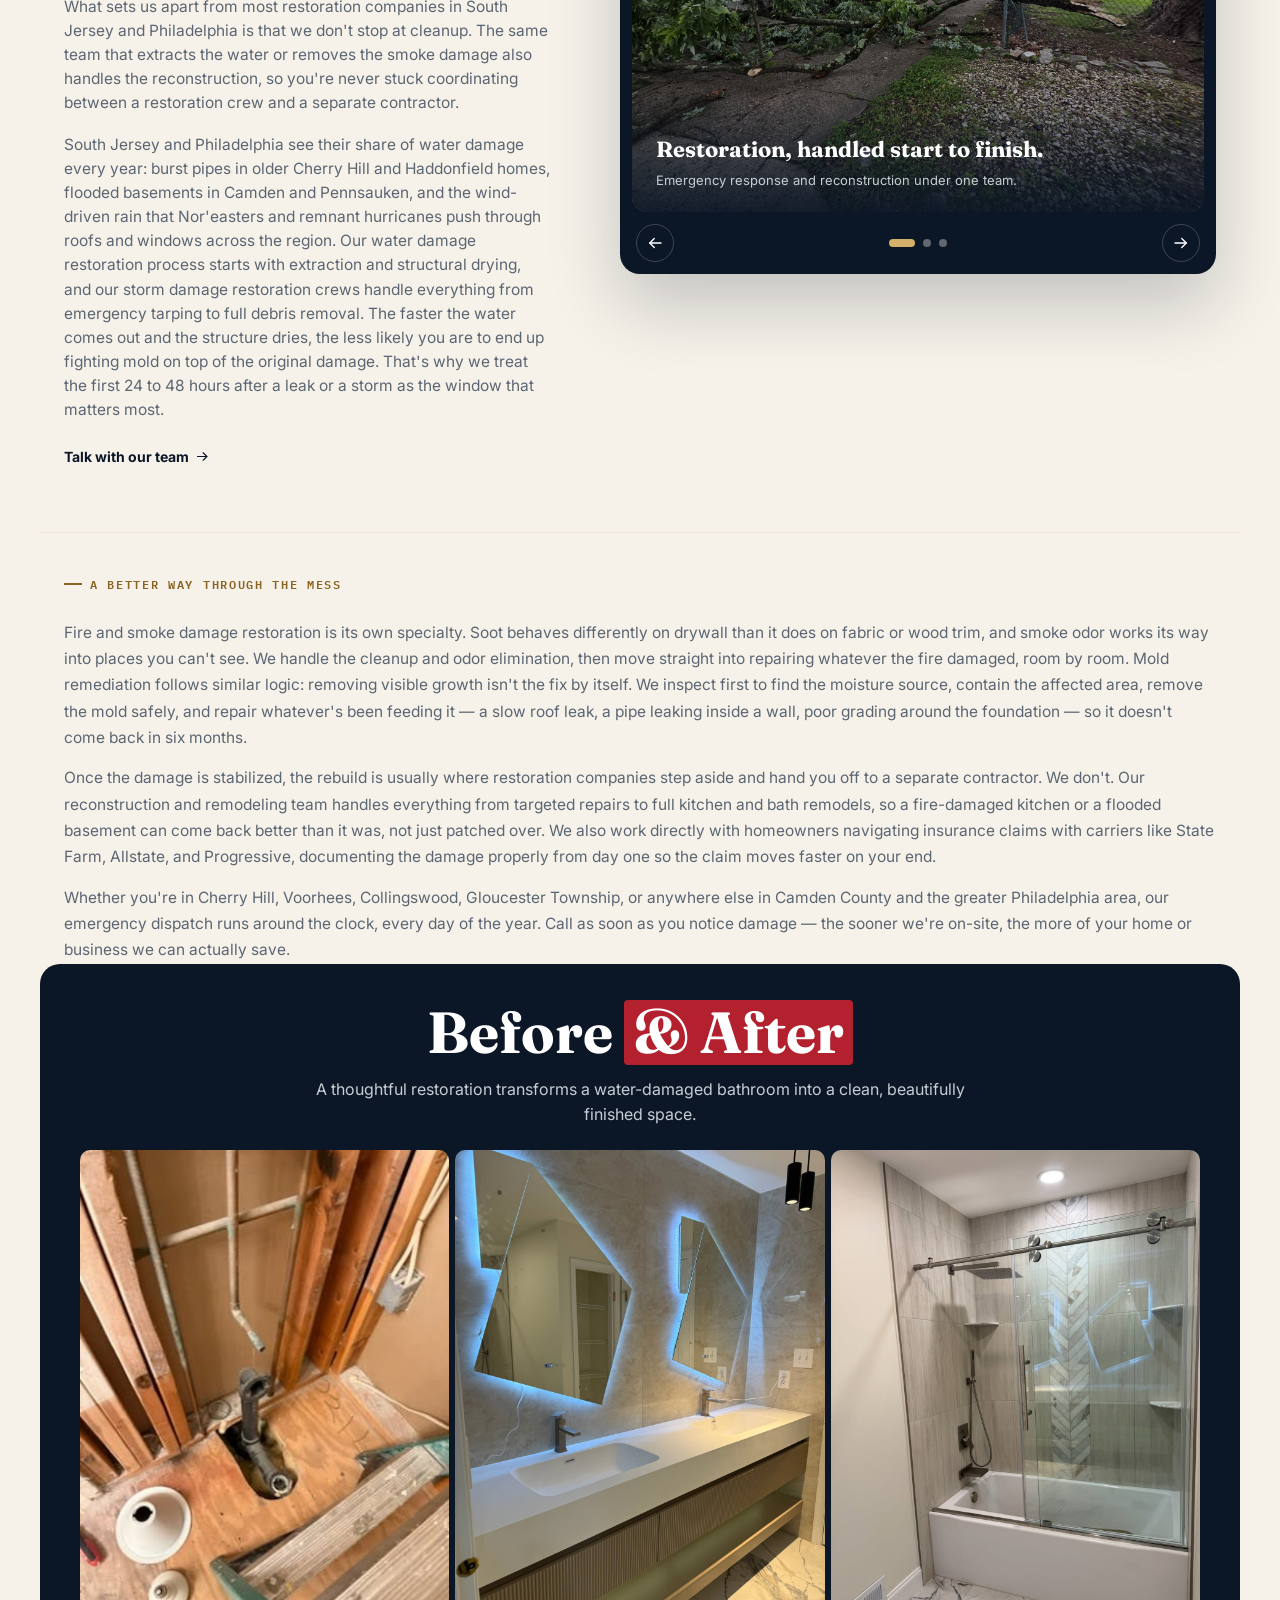
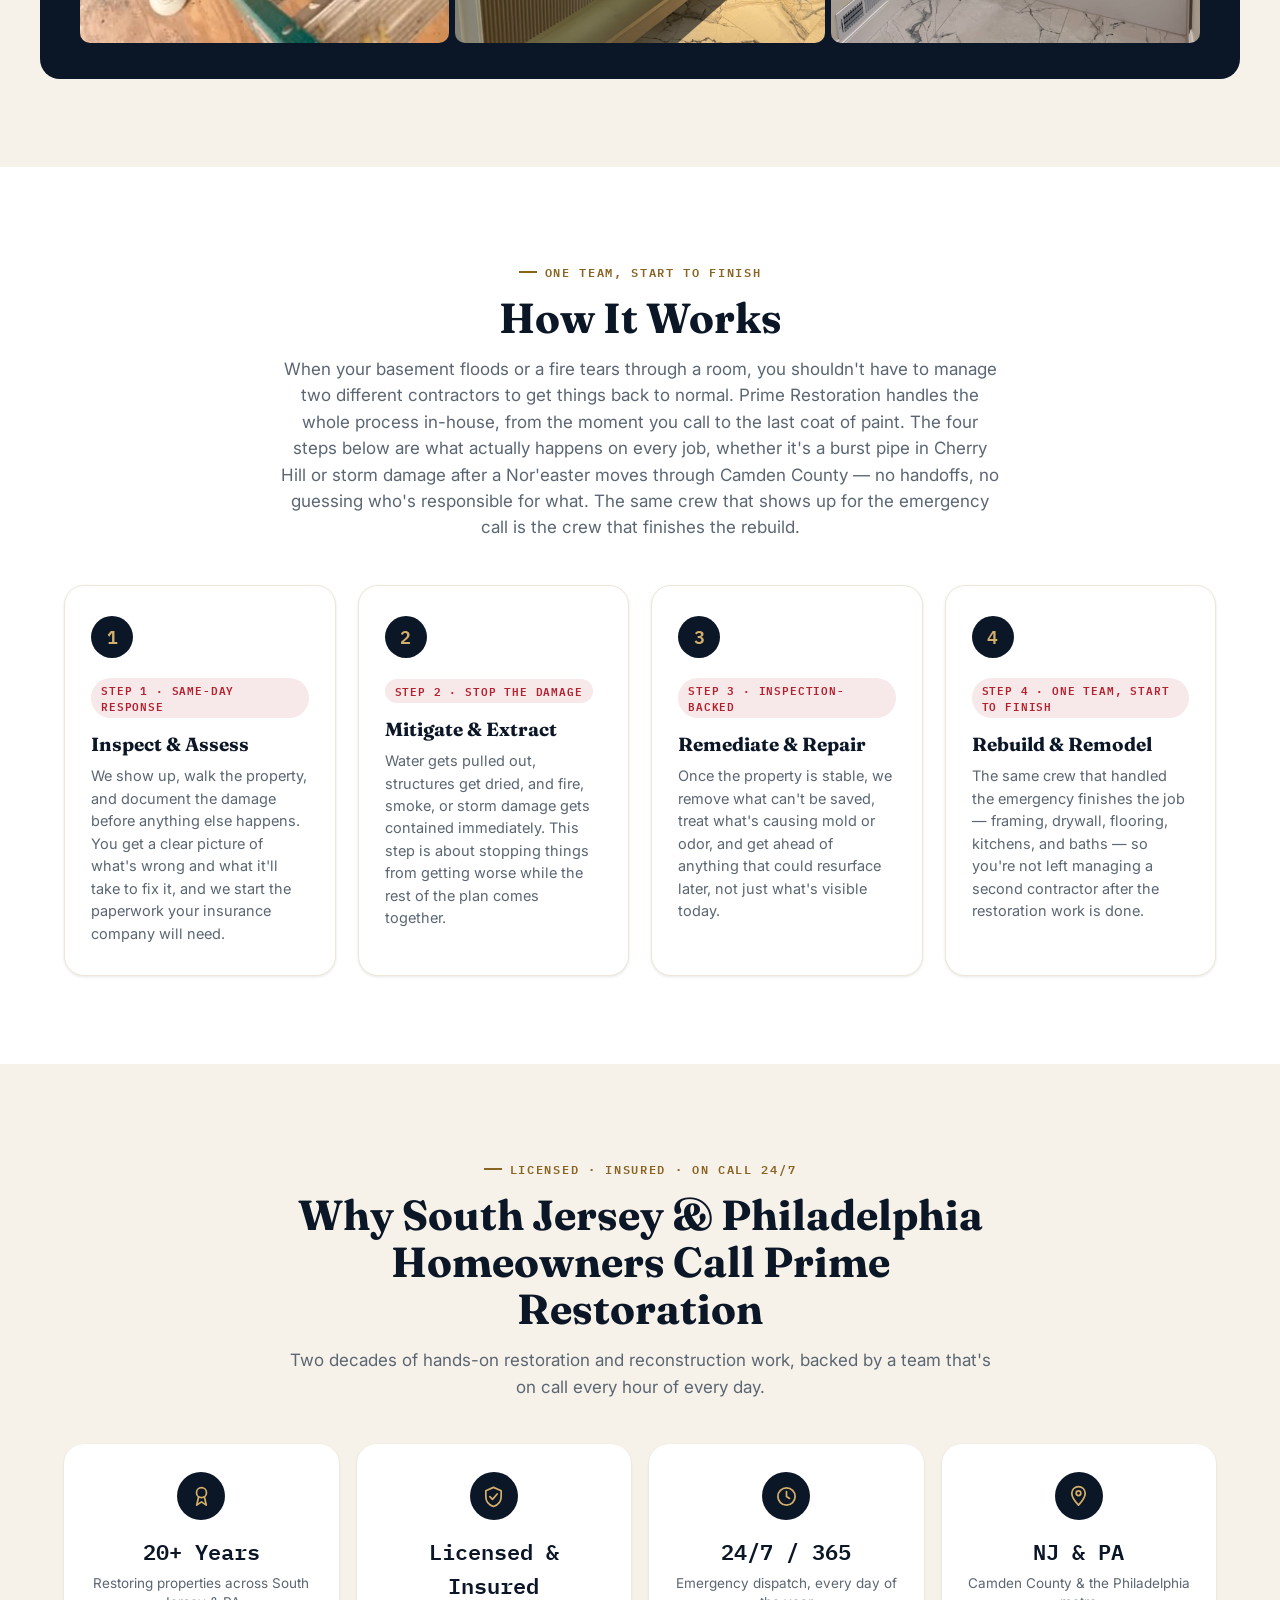
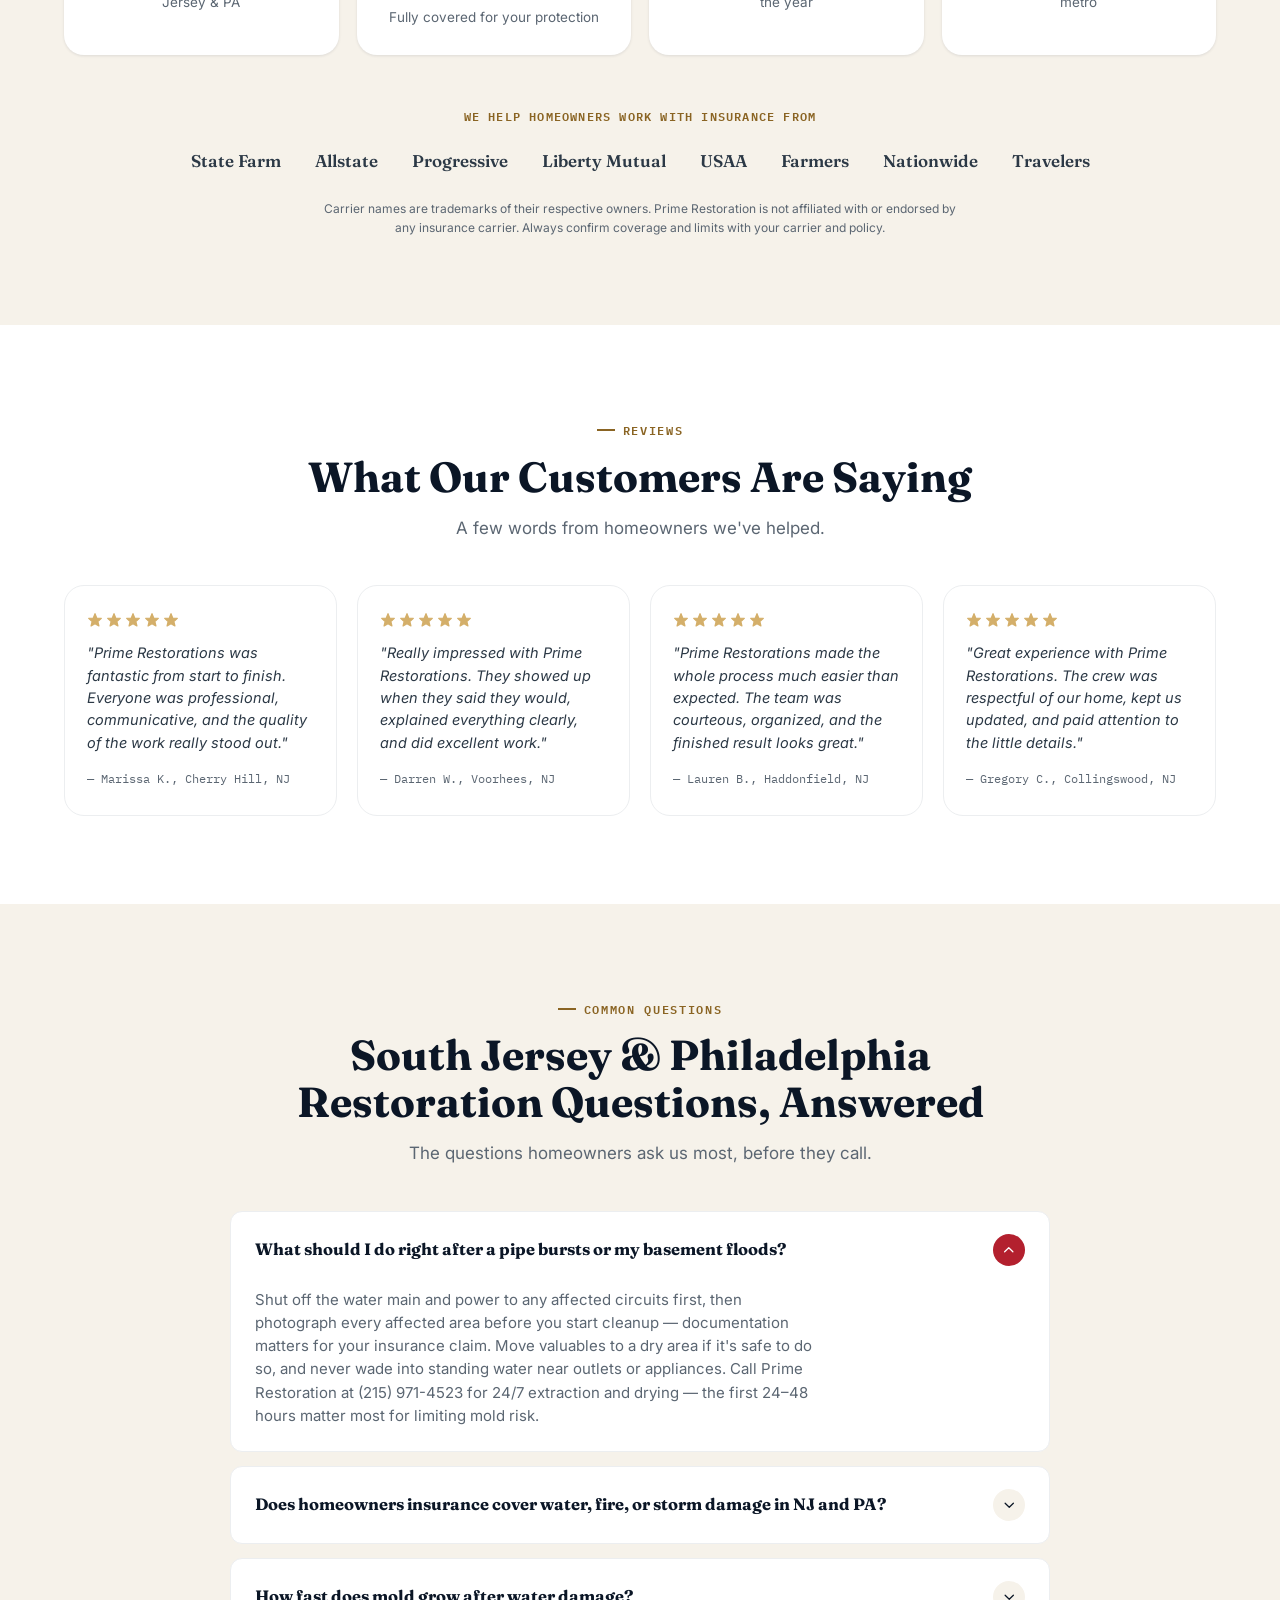
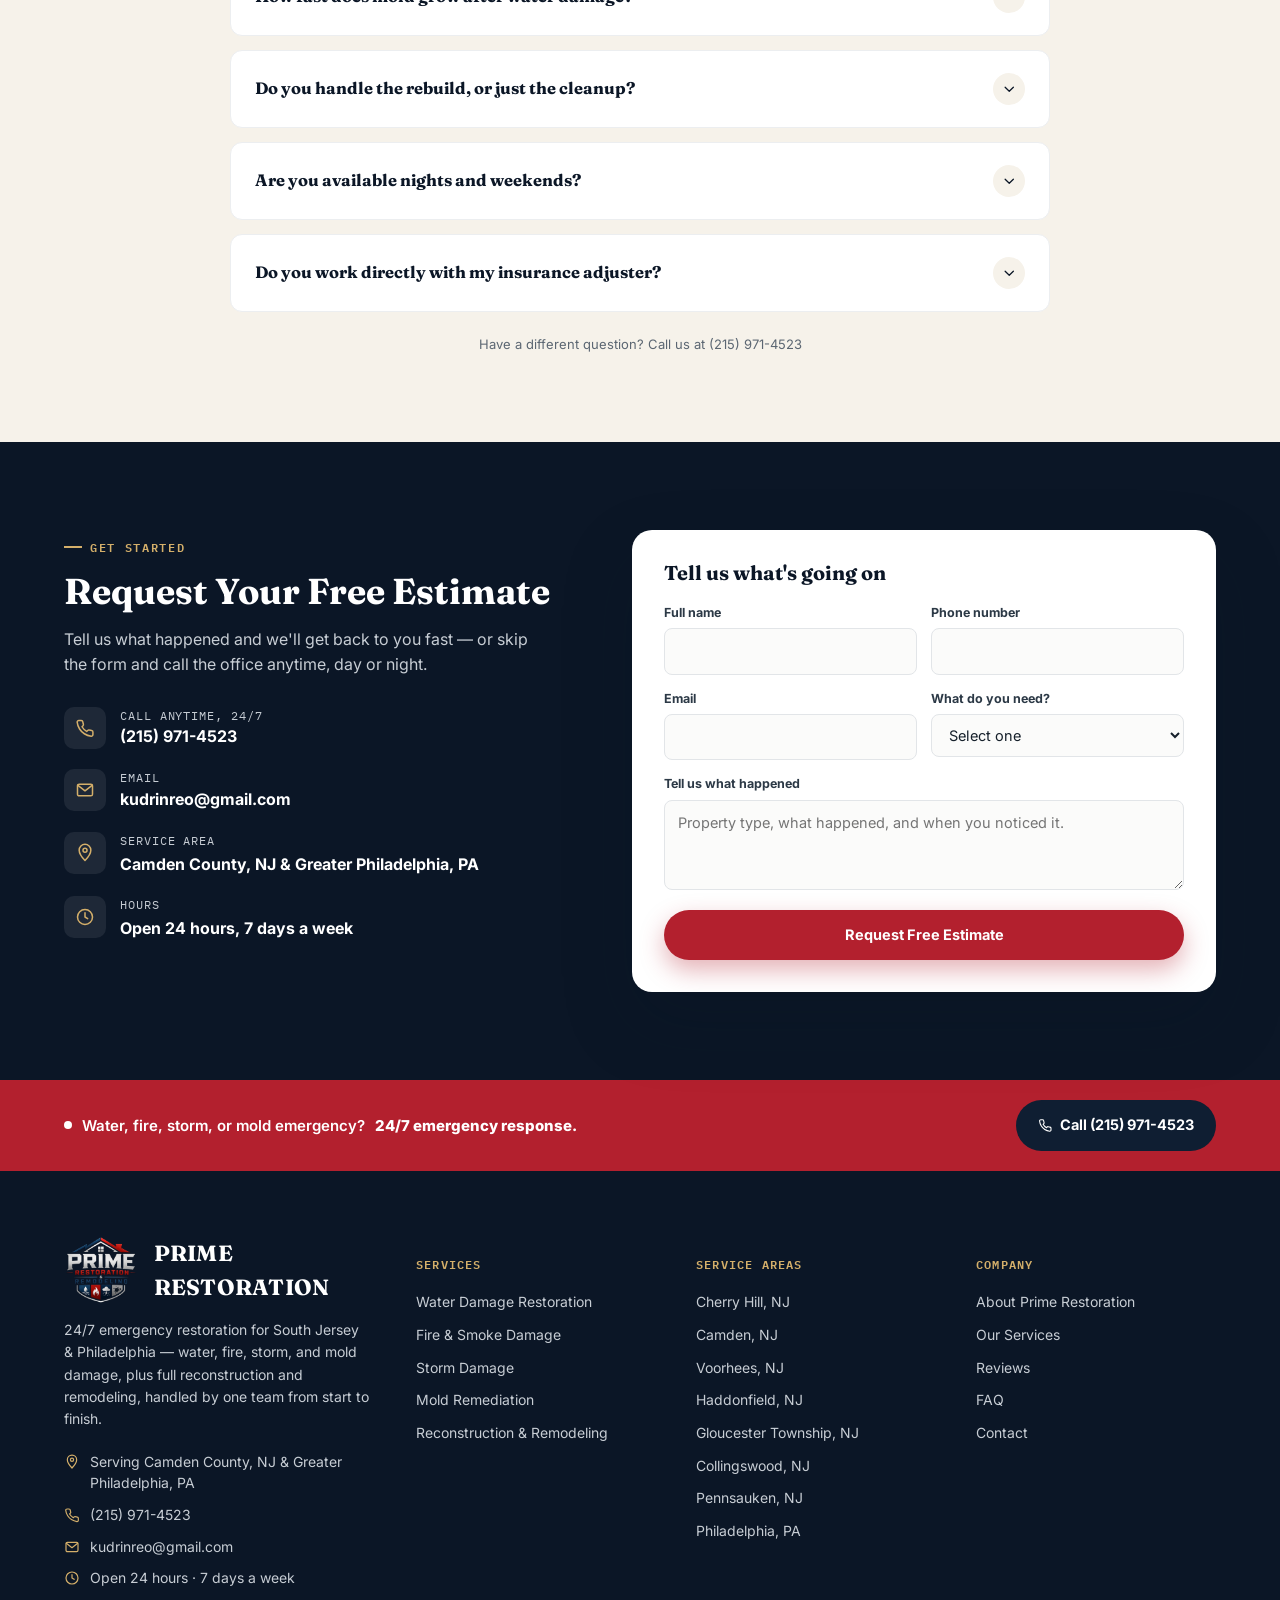
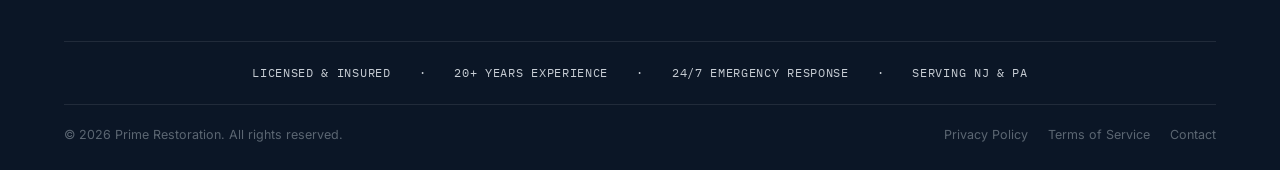
==== commit c4f4baaa: "adding case study and changing phone numbers" ====
--- a/index.html
+++ b/index.html
@@ -193,8 +193,8 @@
         <a class="header-phone" href="tel:+12159714523">
           <svg class="icon"><use href="#i-phone"/></svg> (215) 971-4523
         </a>
-        <a class="header-phone header-phone-secondary" href="tel:+18562886073">
-          <svg class="icon"><use href="#i-phone"/></svg> 856-288-6073
+        <a class="header-phone header-phone-secondary" href="tel:+18564902561">
+          <svg class="icon"><use href="#i-phone"/></svg> 856-490-2561
         </a>
       </div>
       <a class="btn btn-red" href="#contact">Get a Free Estimate</a>
@@ -228,7 +228,7 @@
     </div>
     <div class="m-phone-group">
       <div class="m-phone"><svg class="icon"><use href="#i-phone"/></svg> (215) 971-4523</div>
-      <a class="m-phone m-phone-secondary" href="tel:+18562886073"><svg class="icon"><use href="#i-phone"/></svg> 856-288-6073</a>
+      <a class="m-phone m-phone-secondary" href="tel:+18564902561"><svg class="icon"><use href="#i-phone"/></svg> 856-490-2561</a>
     </div>
   </nav>
 </header>
@@ -404,6 +404,25 @@
       <p>Fire and smoke damage restoration is its own specialty. Soot behaves differently on drywall than it does on fabric or wood trim, and smoke odor works its way into places you can't see. We handle the cleanup and odor elimination, then move straight into repairing whatever the fire damaged, room by room. Mold remediation follows similar logic: removing visible growth isn't the fix by itself. We inspect first to find the moisture source, contain the affected area, remove the mold safely, and repair whatever's been feeding it — a slow roof leak, a pipe leaking inside a wall, poor grading around the foundation — so it doesn't come back in six months.</p>
       <p>Once the damage is stabilized, the rebuild is usually where restoration companies step aside and hand you off to a separate contractor. We don't. Our reconstruction and remodeling team handles everything from targeted repairs to full kitchen and bath remodels, so a fire-damaged kitchen or a flooded basement can come back better than it was, not just patched over. We also work directly with homeowners navigating insurance claims with carriers like State Farm, Allstate, and Progressive, documenting the damage properly from day one so the claim moves faster on your end.</p>
       <p>Whether you're in Cherry Hill, Voorhees, Collingswood, Gloucester Township, or anywhere else in Camden County and the greater Philadelphia area, our emergency dispatch runs around the clock, every day of the year. Call as soon as you notice damage — the sooner we're on-site, the more of your home or business we can actually save.</p>
+    </div>
+    <div class="case-study-wrap">
+      <div class="container case-study-panel" id="case-study">
+        <div class="case-study-intro">
+          <h2 class="case-study-heading">Before <span>&amp; After</span></h2>
+          <p>A thoughtful restoration transforms a water-damaged bathroom into a clean, beautifully finished space.</p>
+        </div>
+        <div class="explainer-grid case-study-gallery">
+          <figure class="explainer-card">
+            <img src="images/before-restoration-south-jersey-1.jpg" alt="Bathroom plumbing exposed before restoration" loading="lazy">
+          </figure>
+          <figure class="explainer-card">
+            <img src="images/after-restoration-south-jersey-1.jpg" alt="Restored bathroom vanity and mirrors" loading="lazy">
+          </figure>
+          <figure class="explainer-card">
+            <img src="images/after-restoration-south-jersey-2.jpg" alt="Restored bathroom tub and shower" loading="lazy">
+          </figure>
+        </div>
+      </div>
     </div>
   </section>
 
--- a/css/style.css
+++ b/css/style.css
@@ -661,7 +661,22 @@
 .explainer-card .tag{font-family:var(--font-mono); font-size:11px; font-weight:600; letter-spacing:.06em; color:var(--bronze-700); text-transform:uppercase;}
 .explainer-card h4{margin-top:8px; font-size:16px;}
 .explainer-card p{margin-top:8px; font-size:13.8px; color:var(--slate-500);}
+.case-study-panel{background:var(--navy-950); border-radius:var(--radius-lg); padding:36px 40px;}
+.case-study-intro{max-width:660px; margin:0 auto 24px; text-align:center;}
+.case-study-heading{font-size:clamp(34px,4.6vw,58px); color:#fff;}
+.case-study-heading span{display:inline-block; padding:0 .16em; border-radius:4px; background:var(--red-700); color:#fff;}
+.case-study-intro p{margin-top:12px; color:var(--slate-300); font-size:16px;}
+.case-study-gallery{gap:6px;}
+.case-study-gallery .explainer-card{max-width:none; margin:0; padding:0; border:0; background:transparent;}
+.case-study-gallery img{width:100%; aspect-ratio:3 / 4; object-fit:cover; border-radius:calc(var(--radius-md) - 2px);}
 @media (max-width:900px){ .explainer-grid{grid-template-columns:1fr;} }
+@media (max-width:900px){
+  .case-study-wrap{background:var(--white); padding:18px 0;}
+  .case-study-panel{width:92%; padding:28px 20px;}
+  .case-study-intro{margin-bottom:18px;}
+  .case-study-gallery{gap:8px;}
+  .case-study-gallery .explainer-card{width:100%; max-width:180px; margin:0 auto;}
+}
 
 /* related services strip */
 .related-grid{display:grid; grid-template-columns:repeat(4,1fr); gap:16px;}
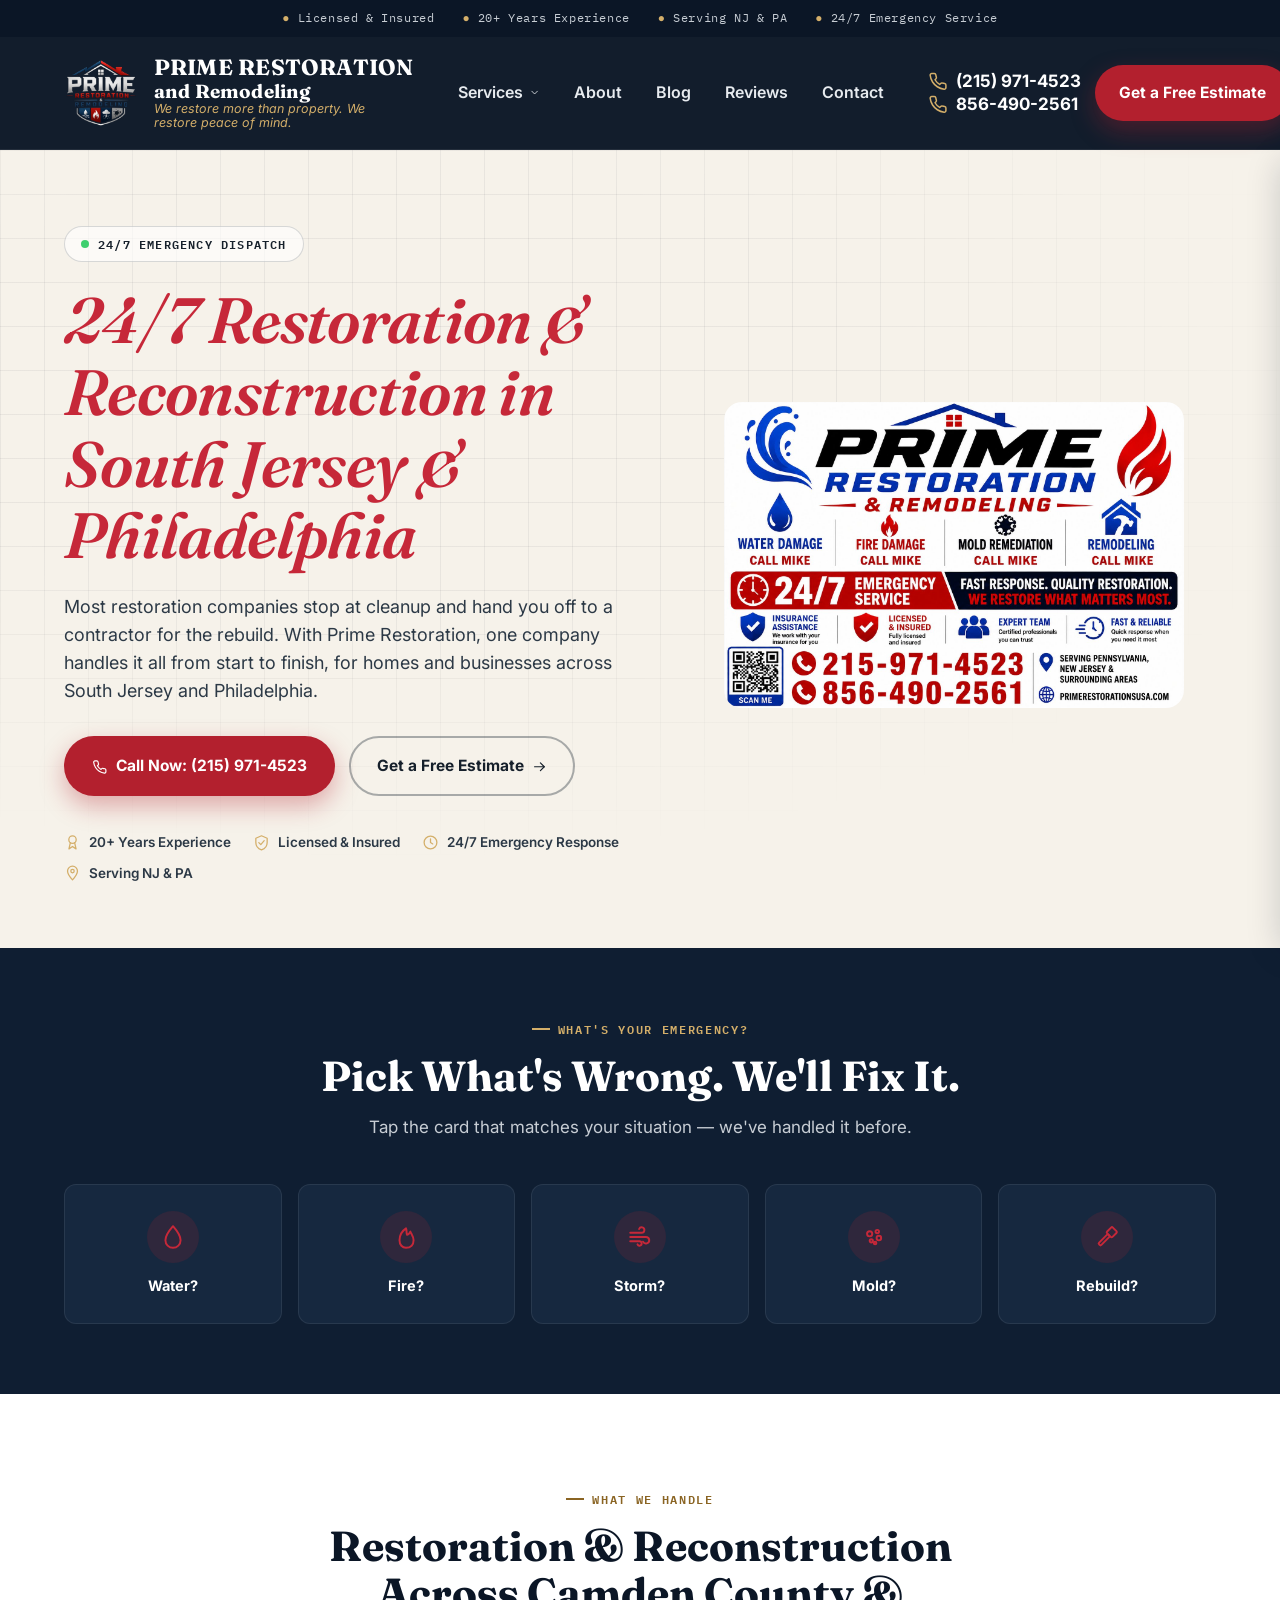
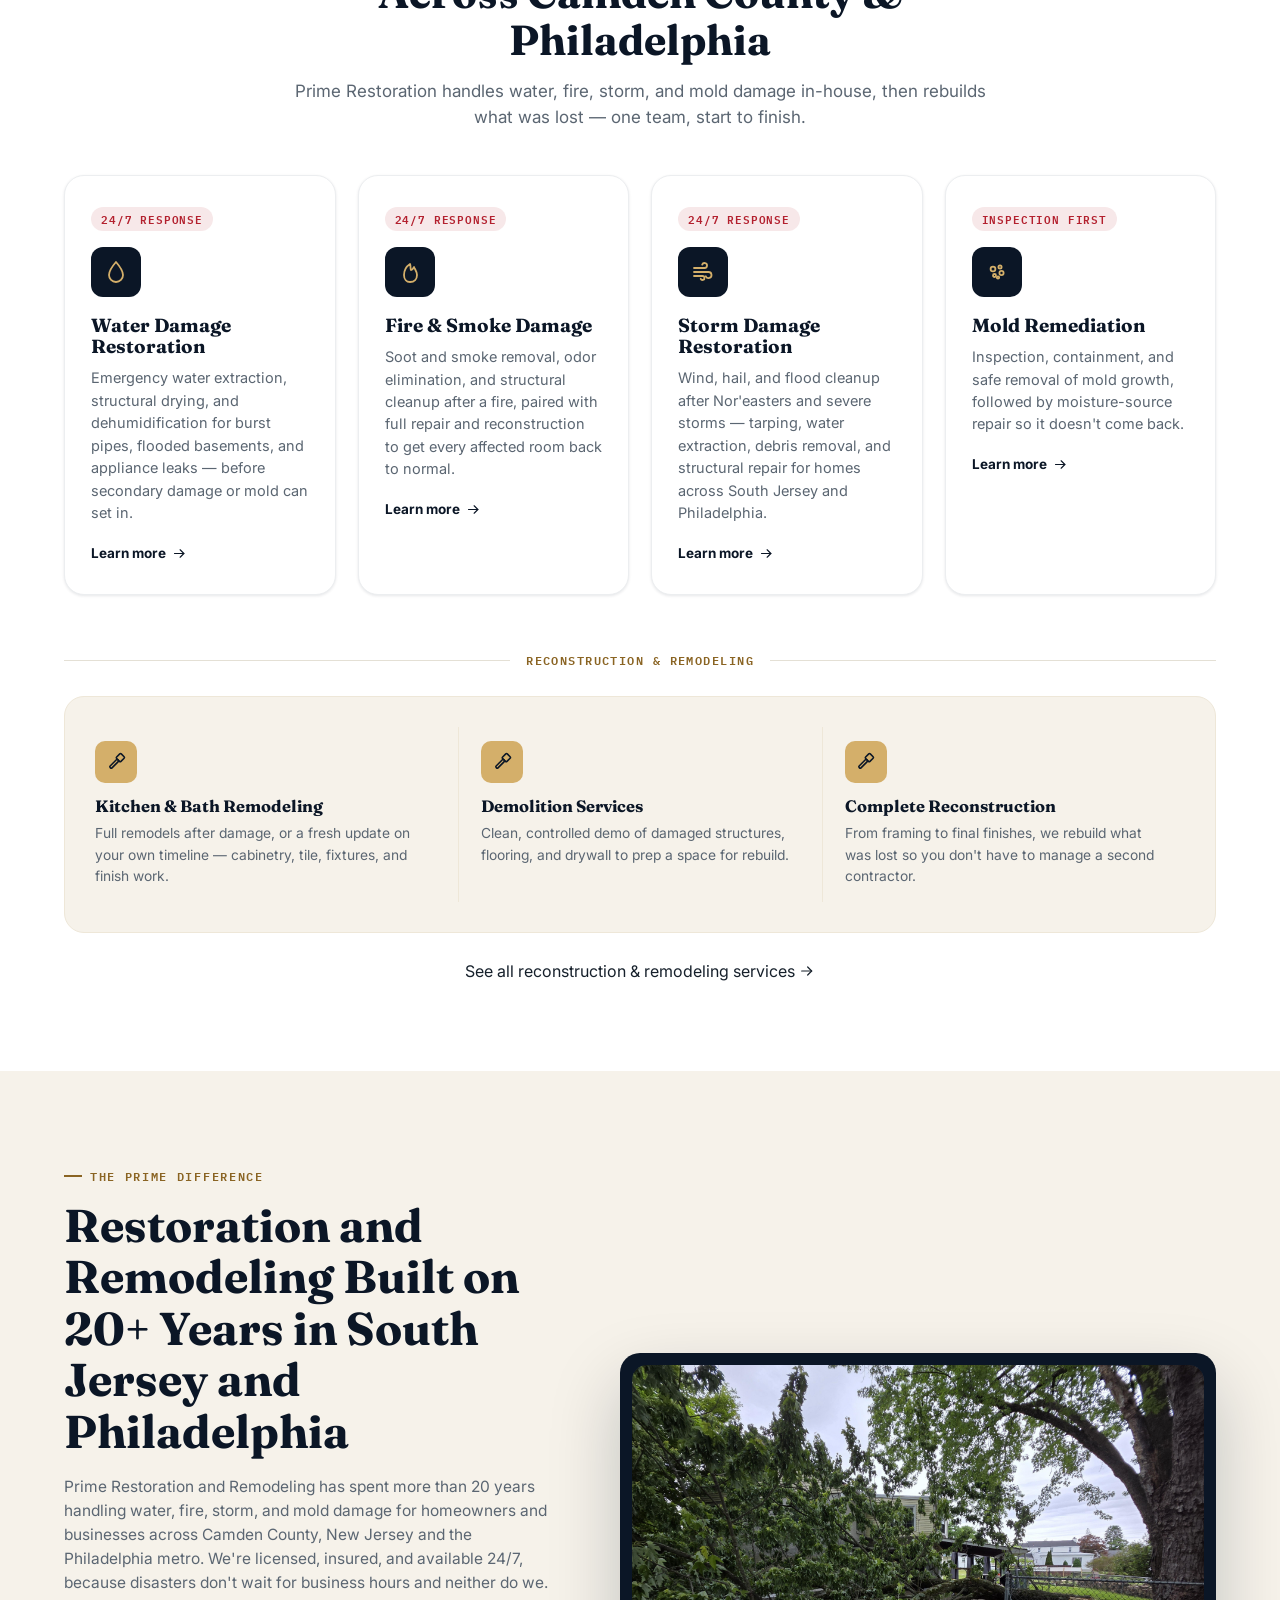
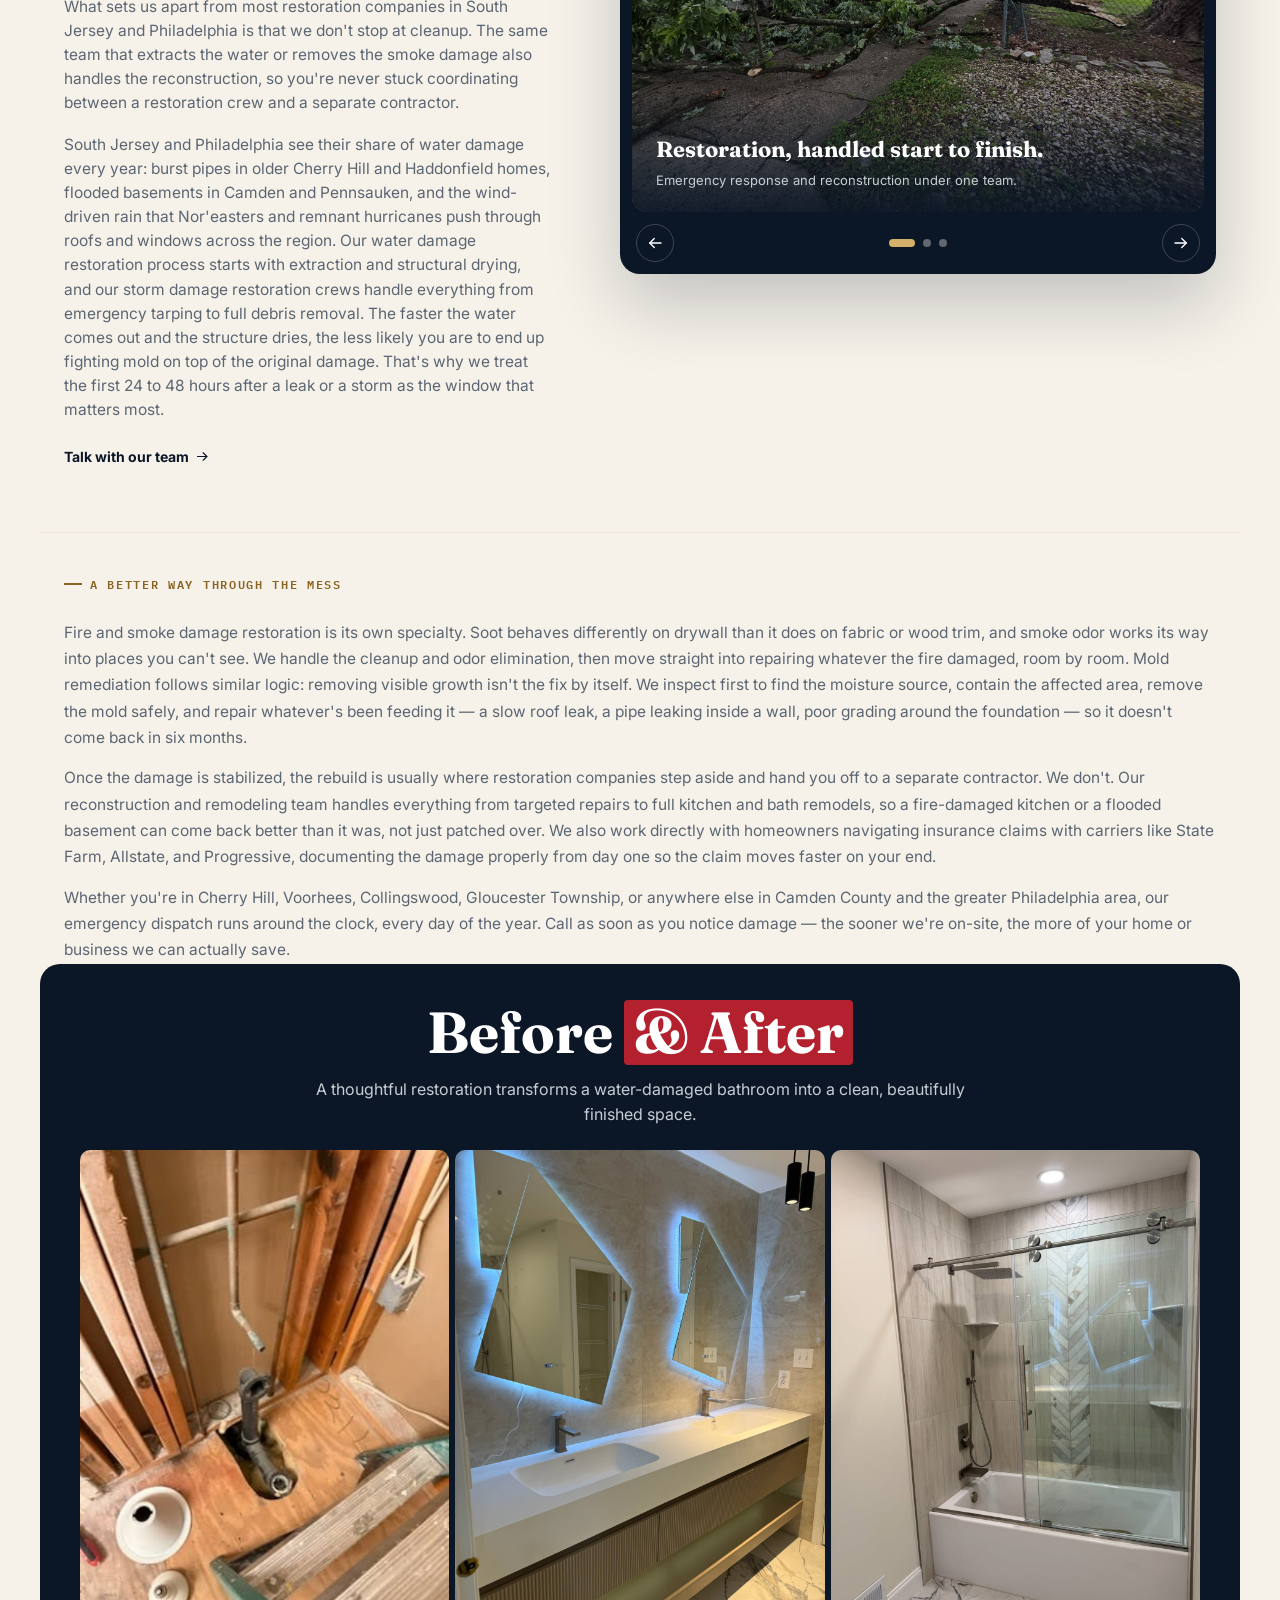
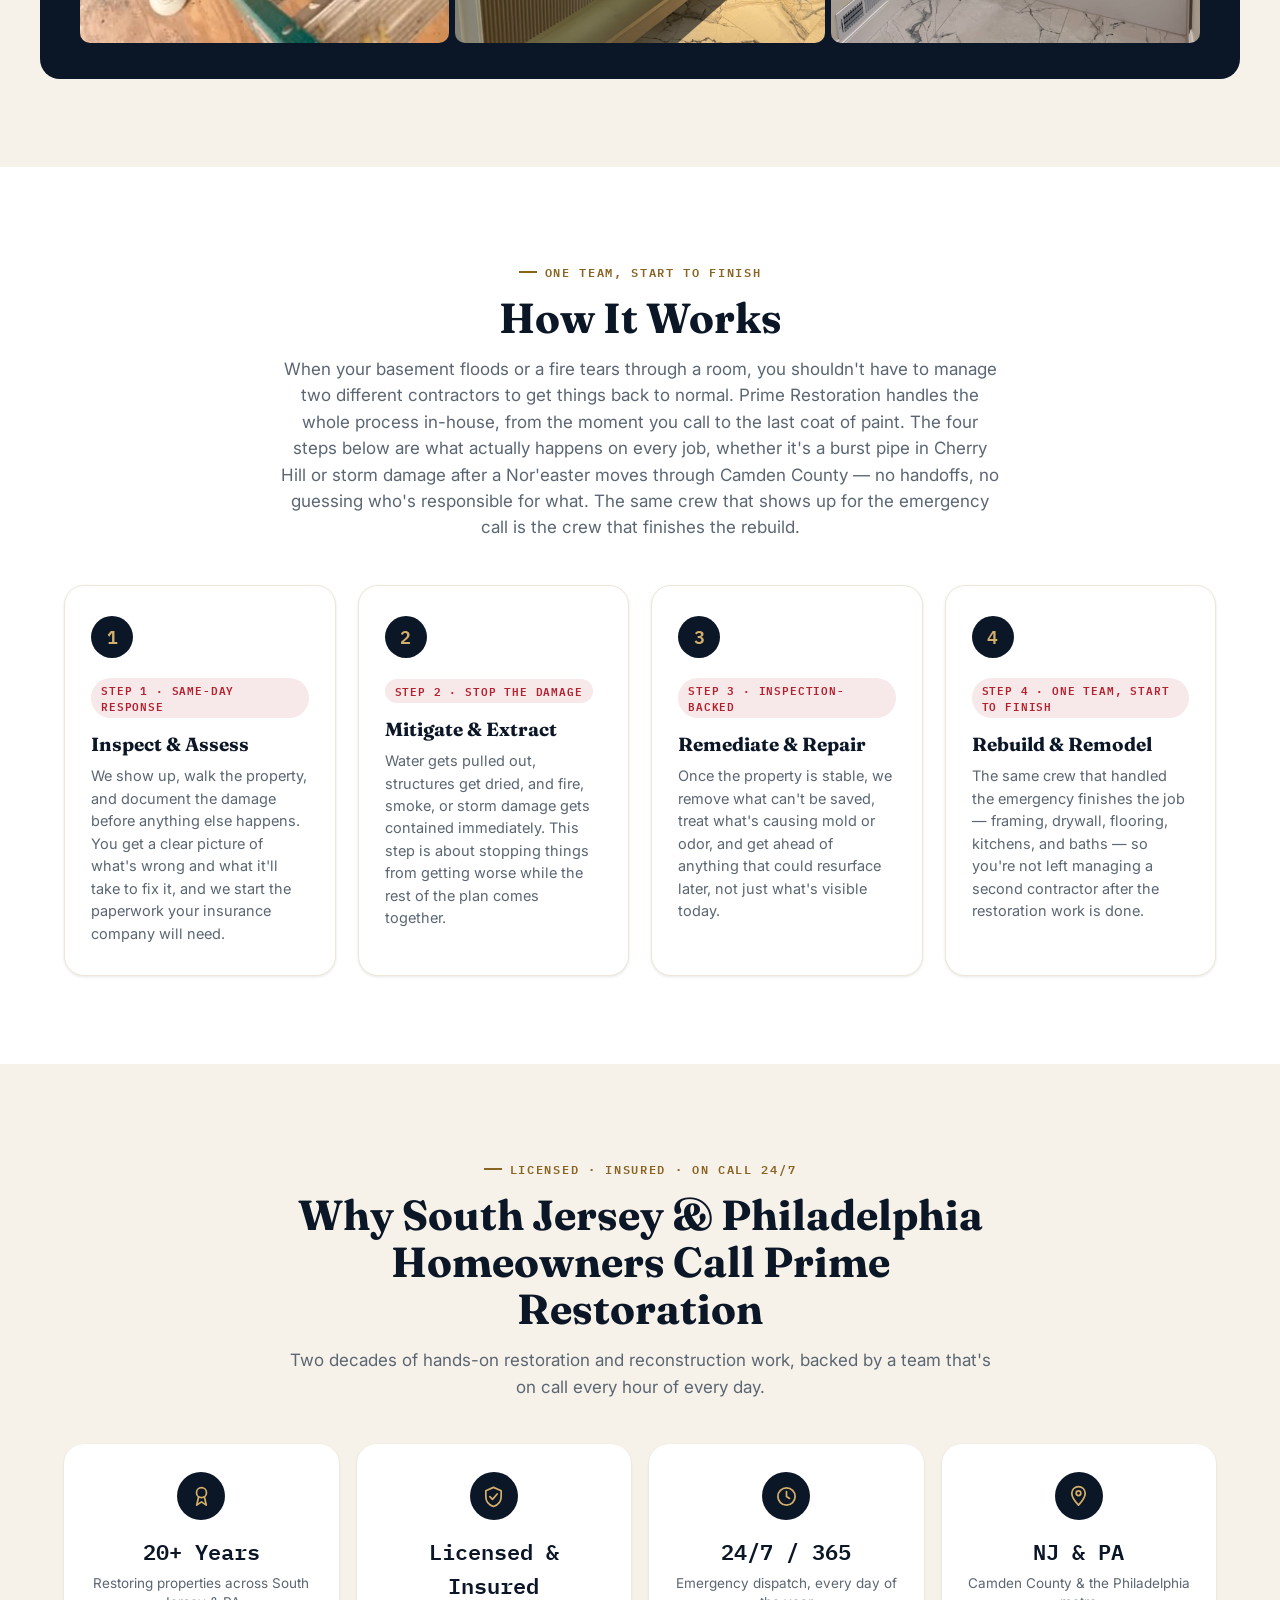
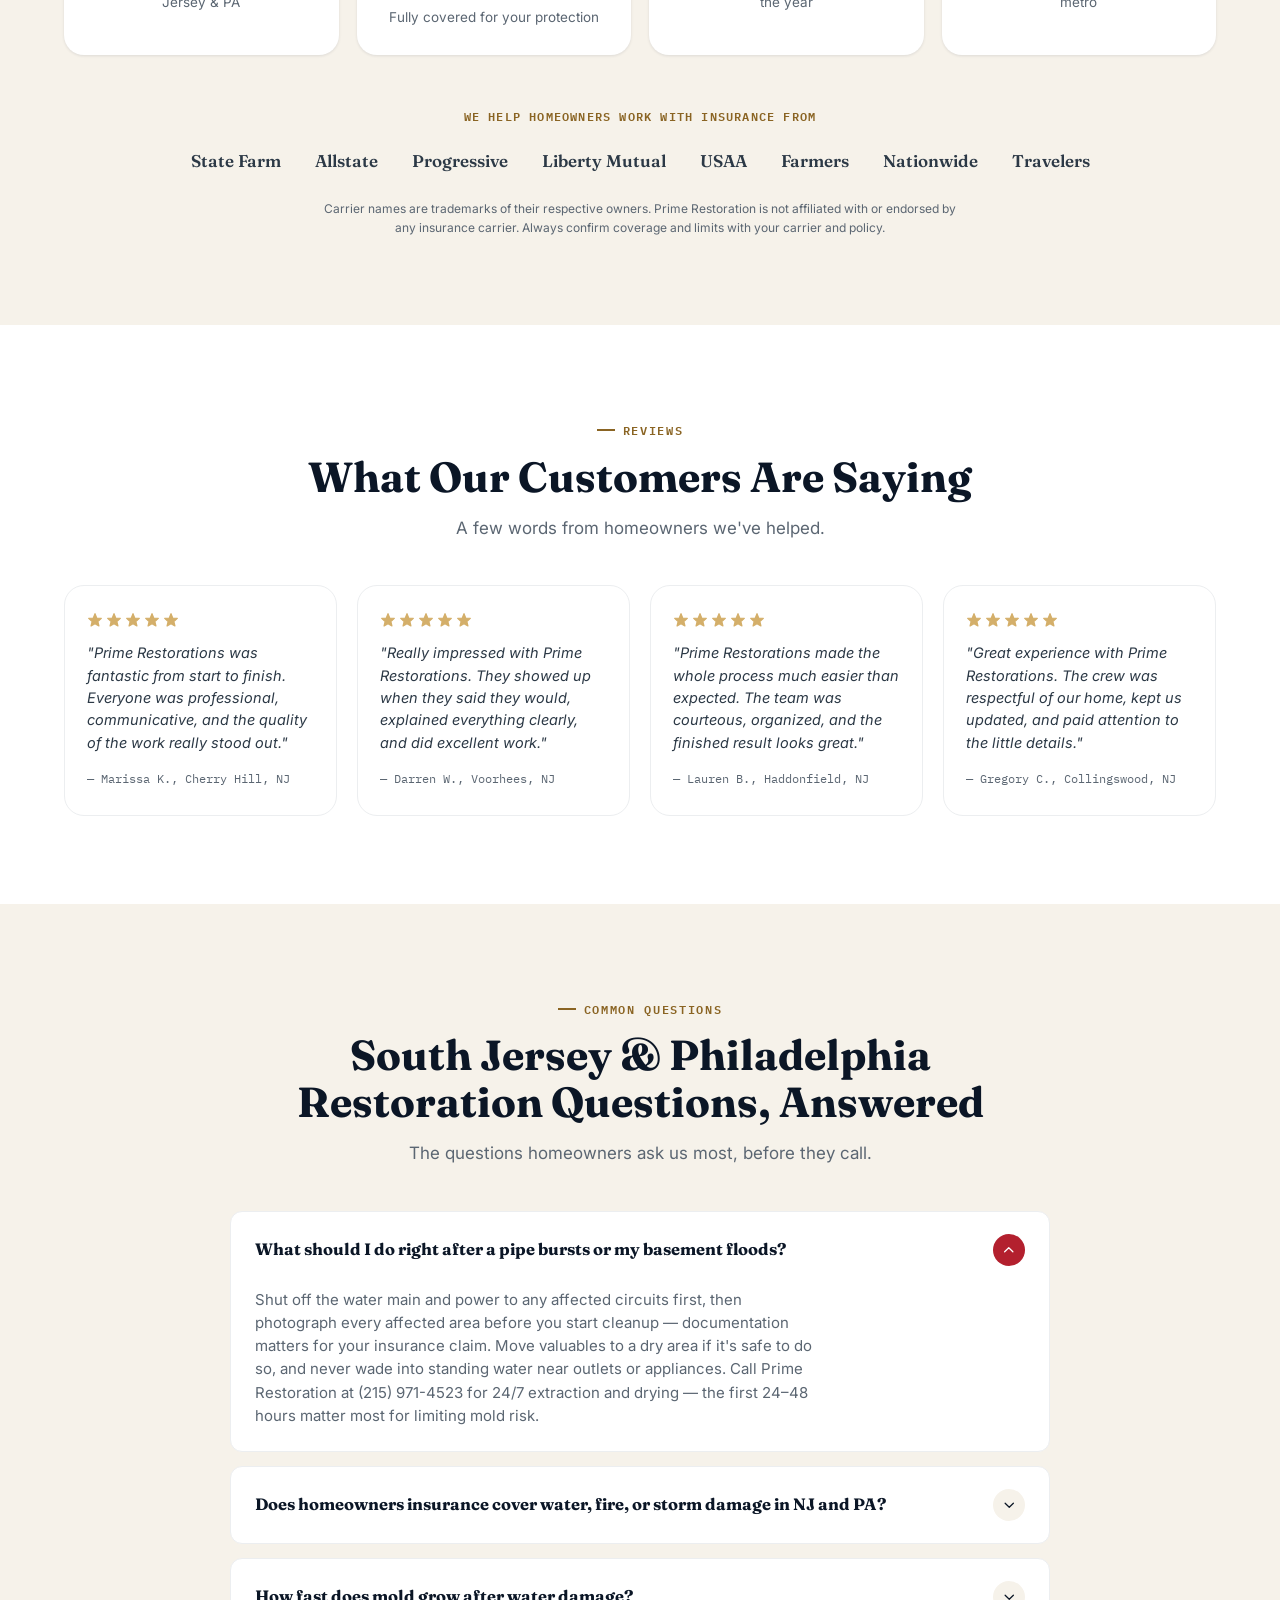
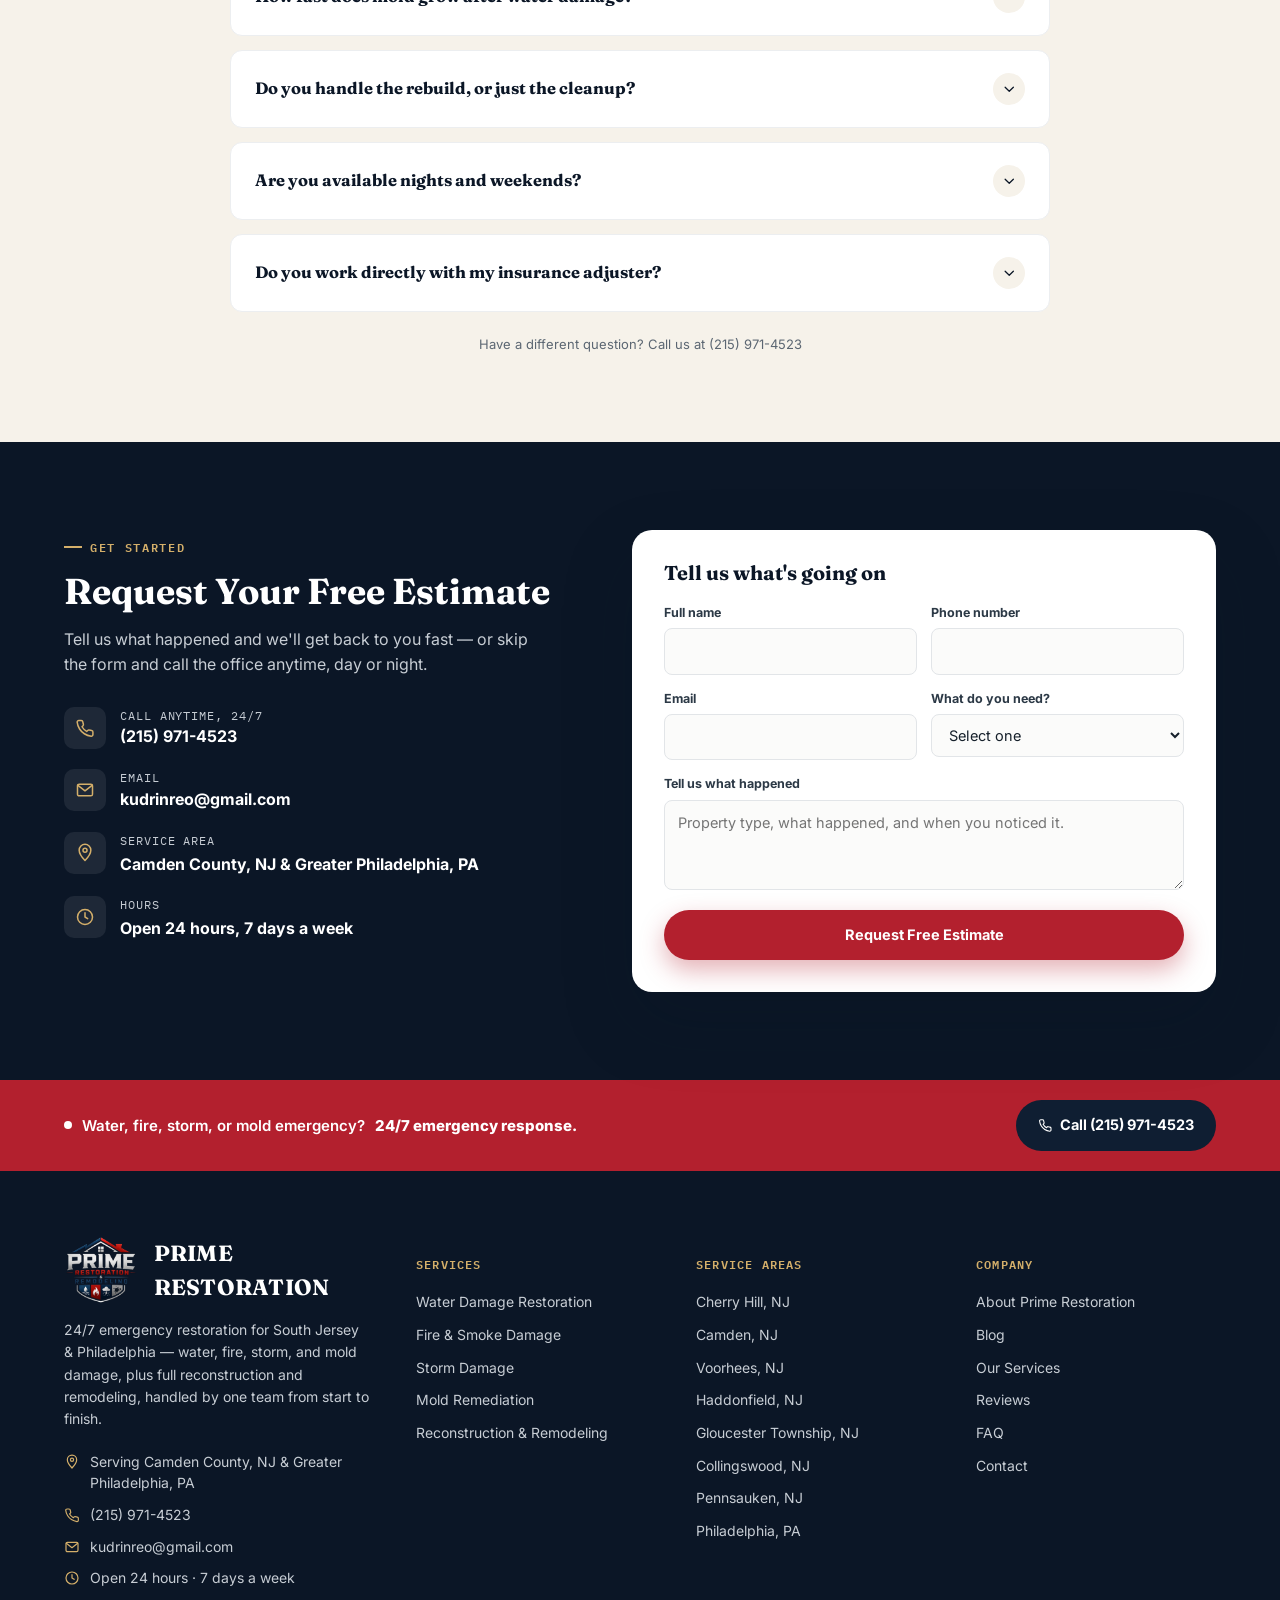
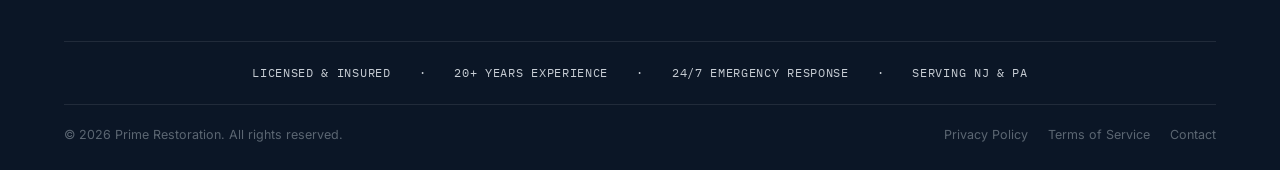
==== commit ab66e4cd: "adding blogs and first blog post" ====
--- a/index.html
+++ b/index.html
@@ -183,6 +183,7 @@
           </div>
         </li>
         <li><a class="nav-link" href="about.html">About</a></li>
+        <li><a class="nav-link" href="blog.html">Blog</a></li>
         <li><a class="nav-link" href="#reviews">Reviews</a></li>
         <li><a class="nav-link" href="#contact">Contact</a></li>
       </ul>
@@ -219,6 +220,7 @@
       <a href="reconstruction-remodeling.html">Reconstruction &amp; Remodeling</a>
     </div>
     <div class="m-link"><a href="about.html">About</a></div>
+    <div class="m-link"><a href="blog.html">Blog</a></div>
     <div class="m-link"><a href="#reviews" class="js-mnav-close">Reviews</a></div>
     <div class="m-link"><a href="#contact" class="js-mnav-close">Contact</a></div>
 
@@ -241,7 +243,7 @@
       <div class="hero-copy">
         <span class="hero-badge"><span class="pulse-dot"></span> 24/7 Emergency Dispatch</span>
         <h1><em>24/7 Restoration & Reconstruction in South Jersey & Philadelphia</em></h1>
-        <p class="hero-sub">Most restoration companies stop at cleanup and hand you off to a contractor for the rebuild. With Prime Restoration, one team handles it all from start to finish, for homes and businesses across Camden County, NJ and the Philadelphia metro.</p>
+        <p class="hero-sub">Most restoration companies stop at cleanup and hand you off to a contractor for the rebuild. With Prime Restoration, one company handles it all from start to finish, for homes and businesses across South Jersey and Philadelphia.</p>
         <div class="hero-cta">
           <a class="btn btn-red" href="tel:+12159714523"><svg class="icon"><use href="#i-phone"/></svg> Call Now: (215) 971-4523</a>
           <a class="btn btn-outline-light" href="#contact">Get a Free Estimate <svg class="icon"><use href="#i-arrow"/></svg></a>
@@ -745,6 +747,7 @@
         <h5>Company</h5>
         <ul>
           <li><a href="about.html">About Prime Restoration</a></li>
+          <li><a href="blog.html">Blog</a></li>
           <li><a href="#services">Our Services</a></li>
           <li><a href="#reviews">Reviews</a></li>
           <li><a href="#faq">FAQ</a></li>
